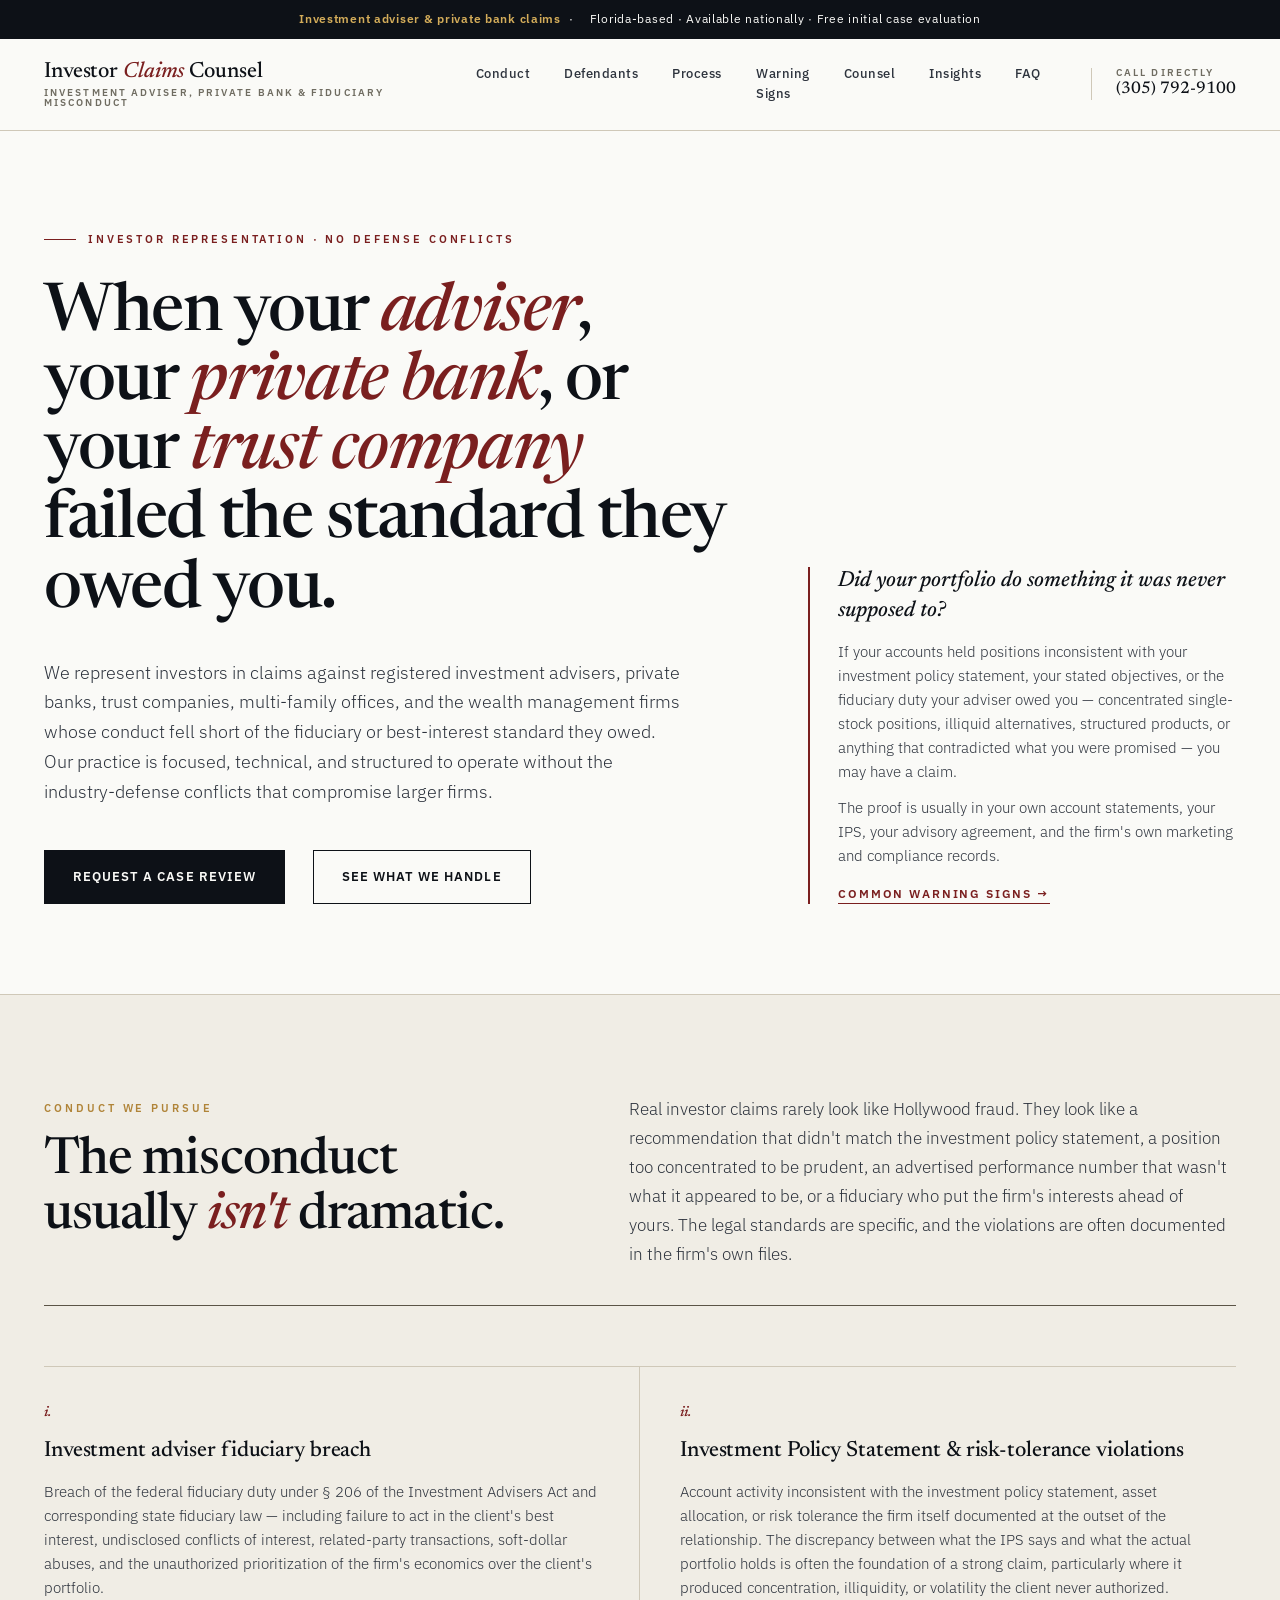
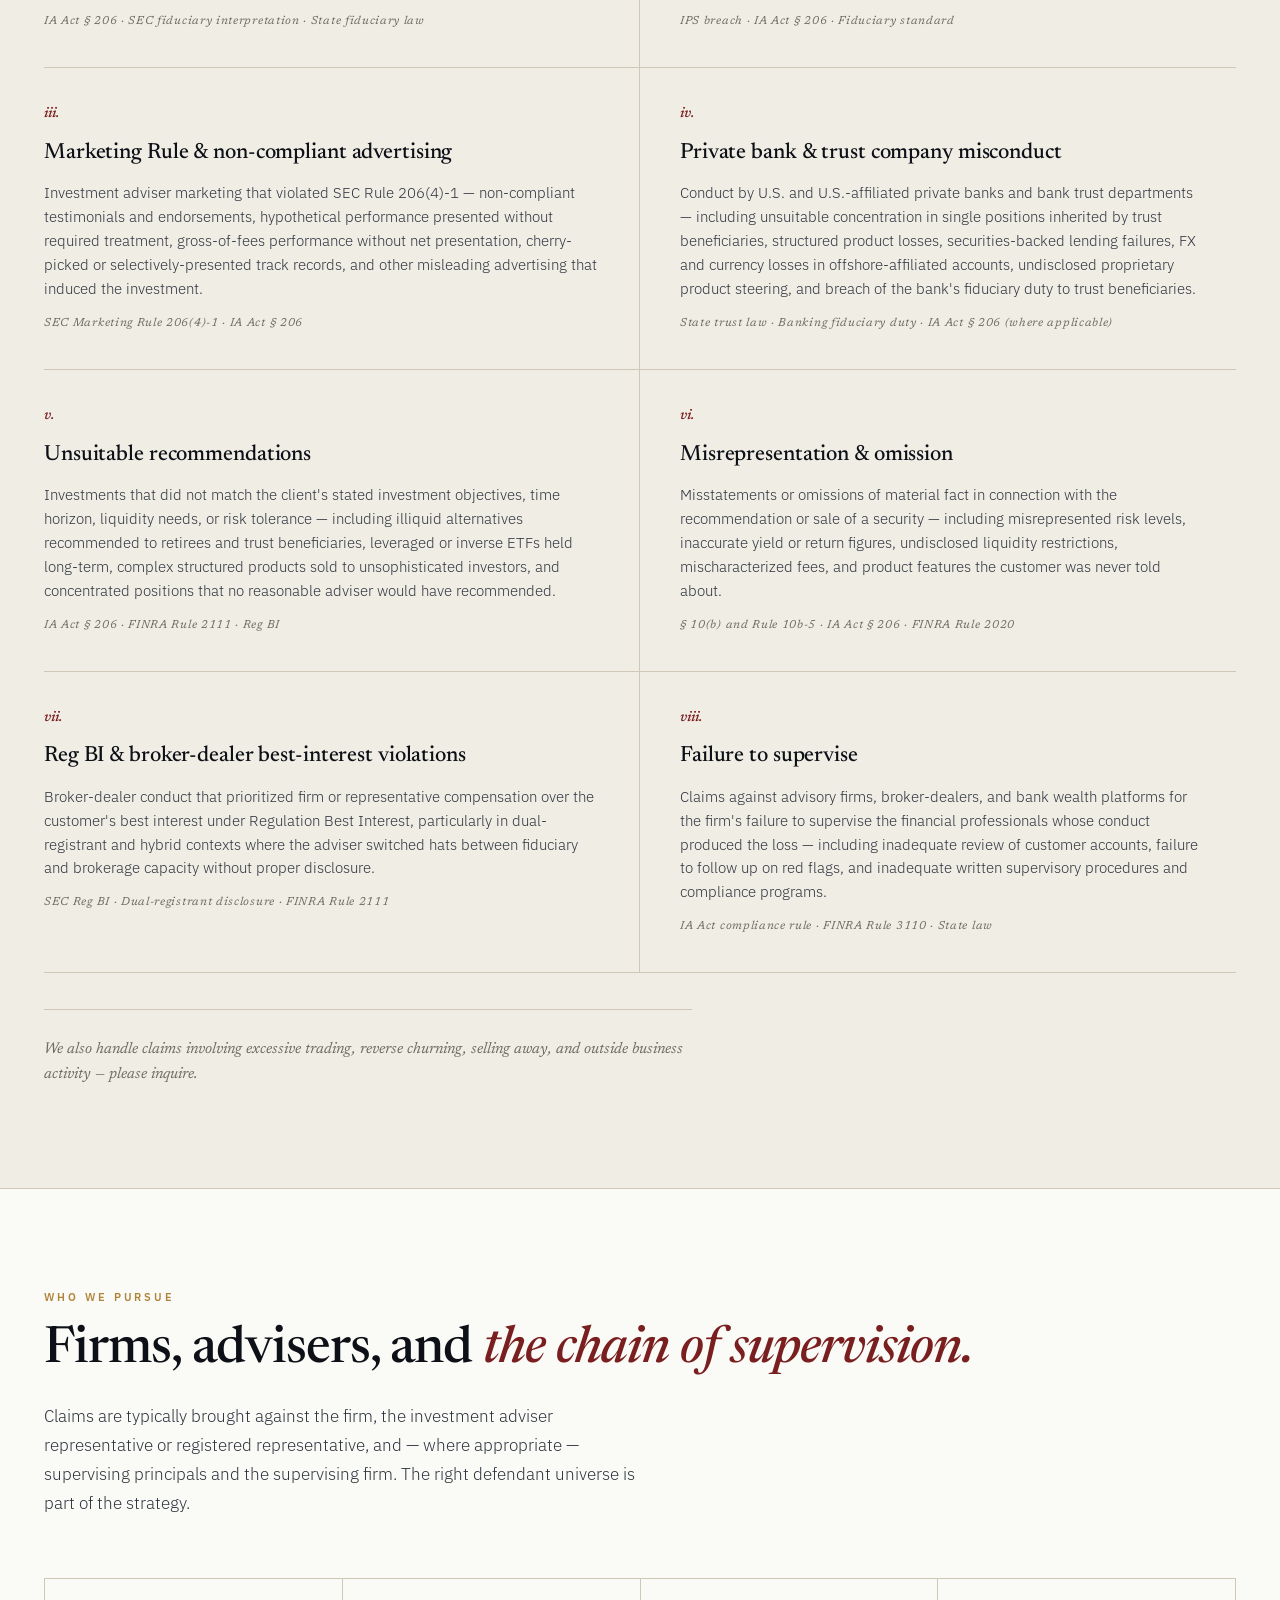
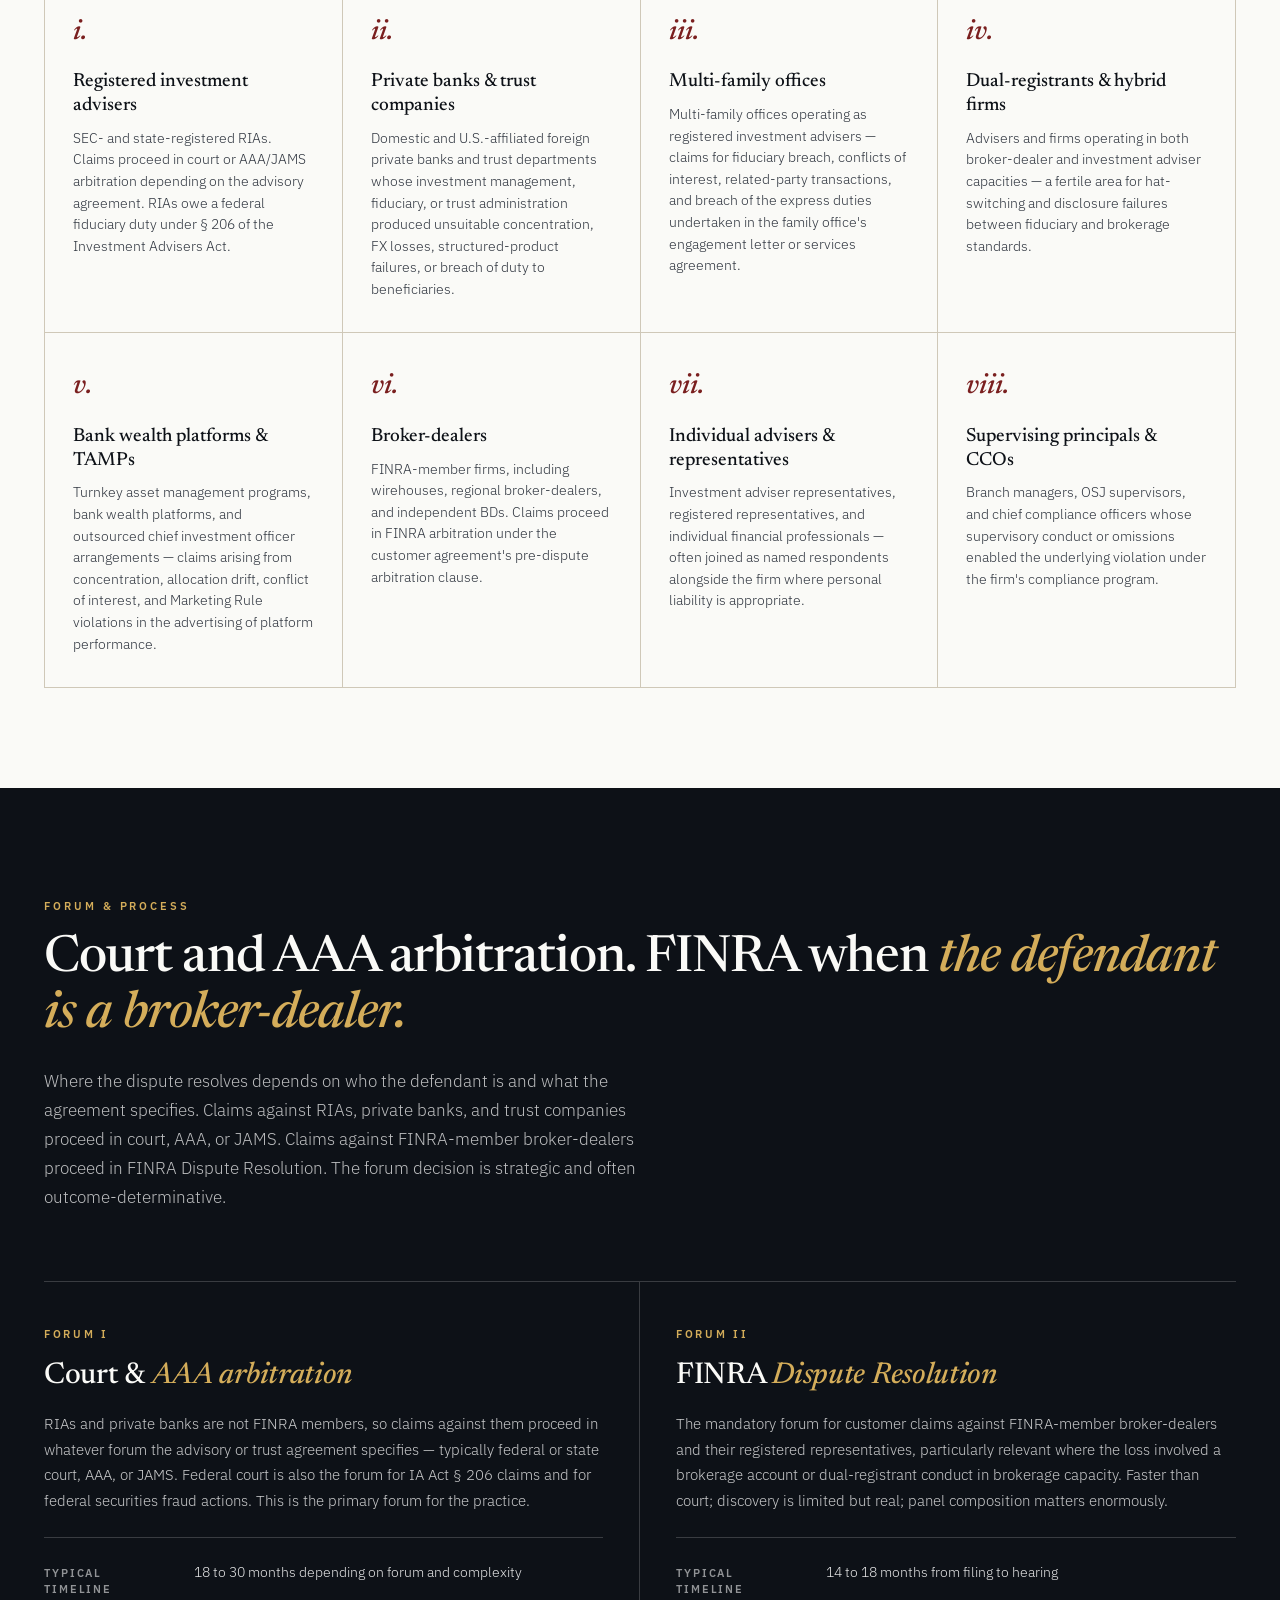
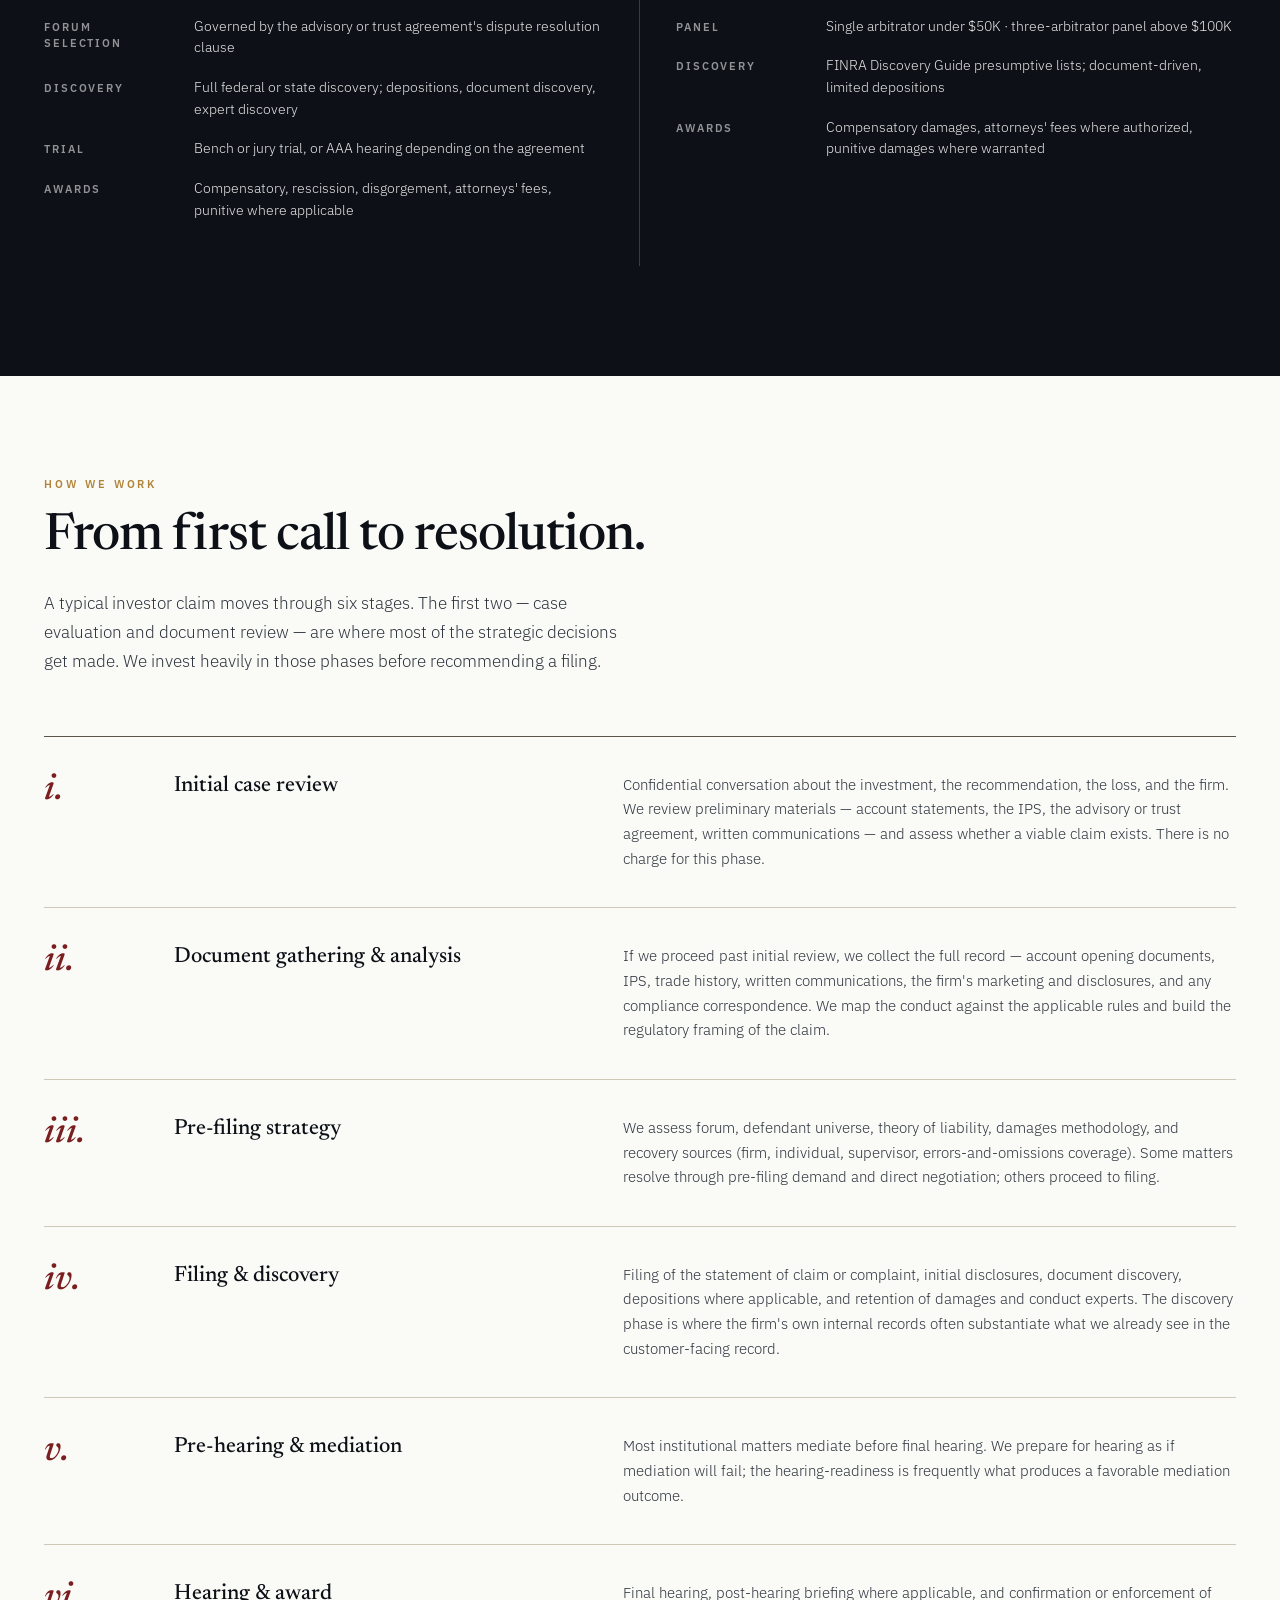
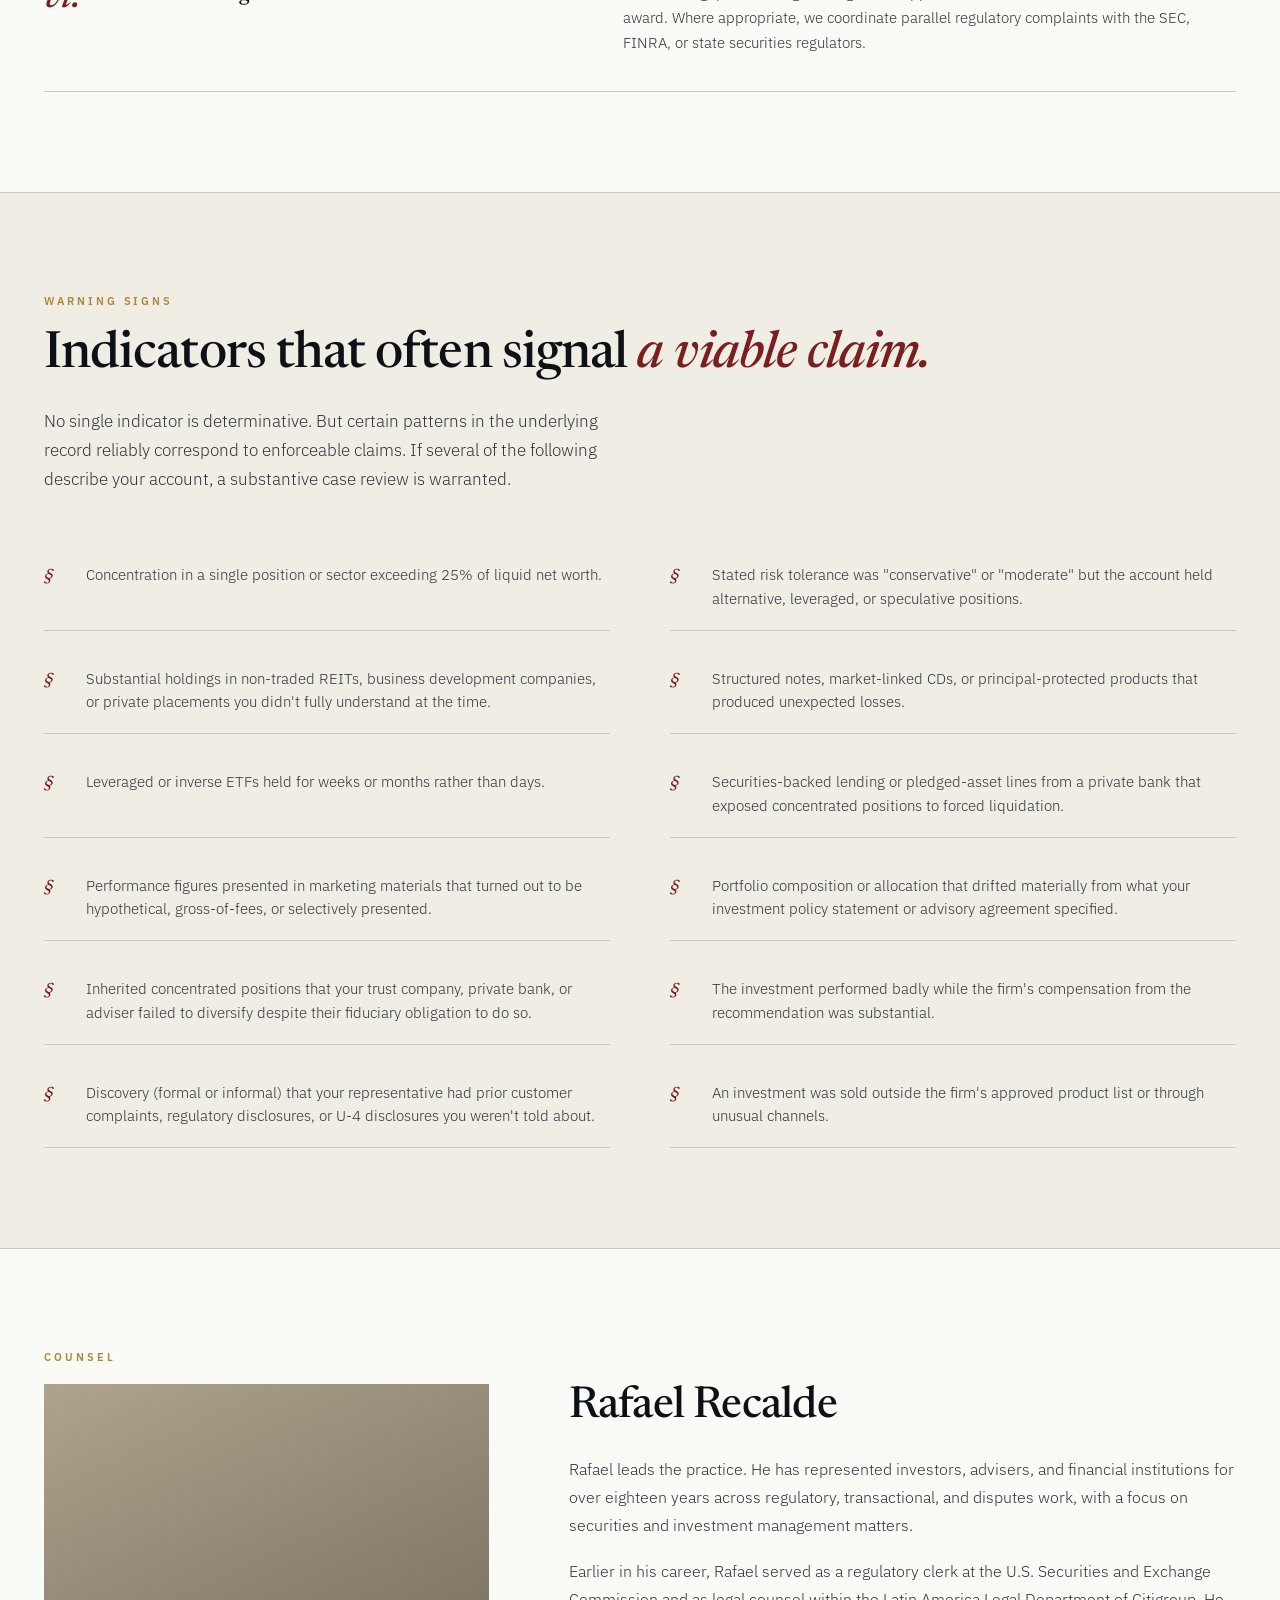
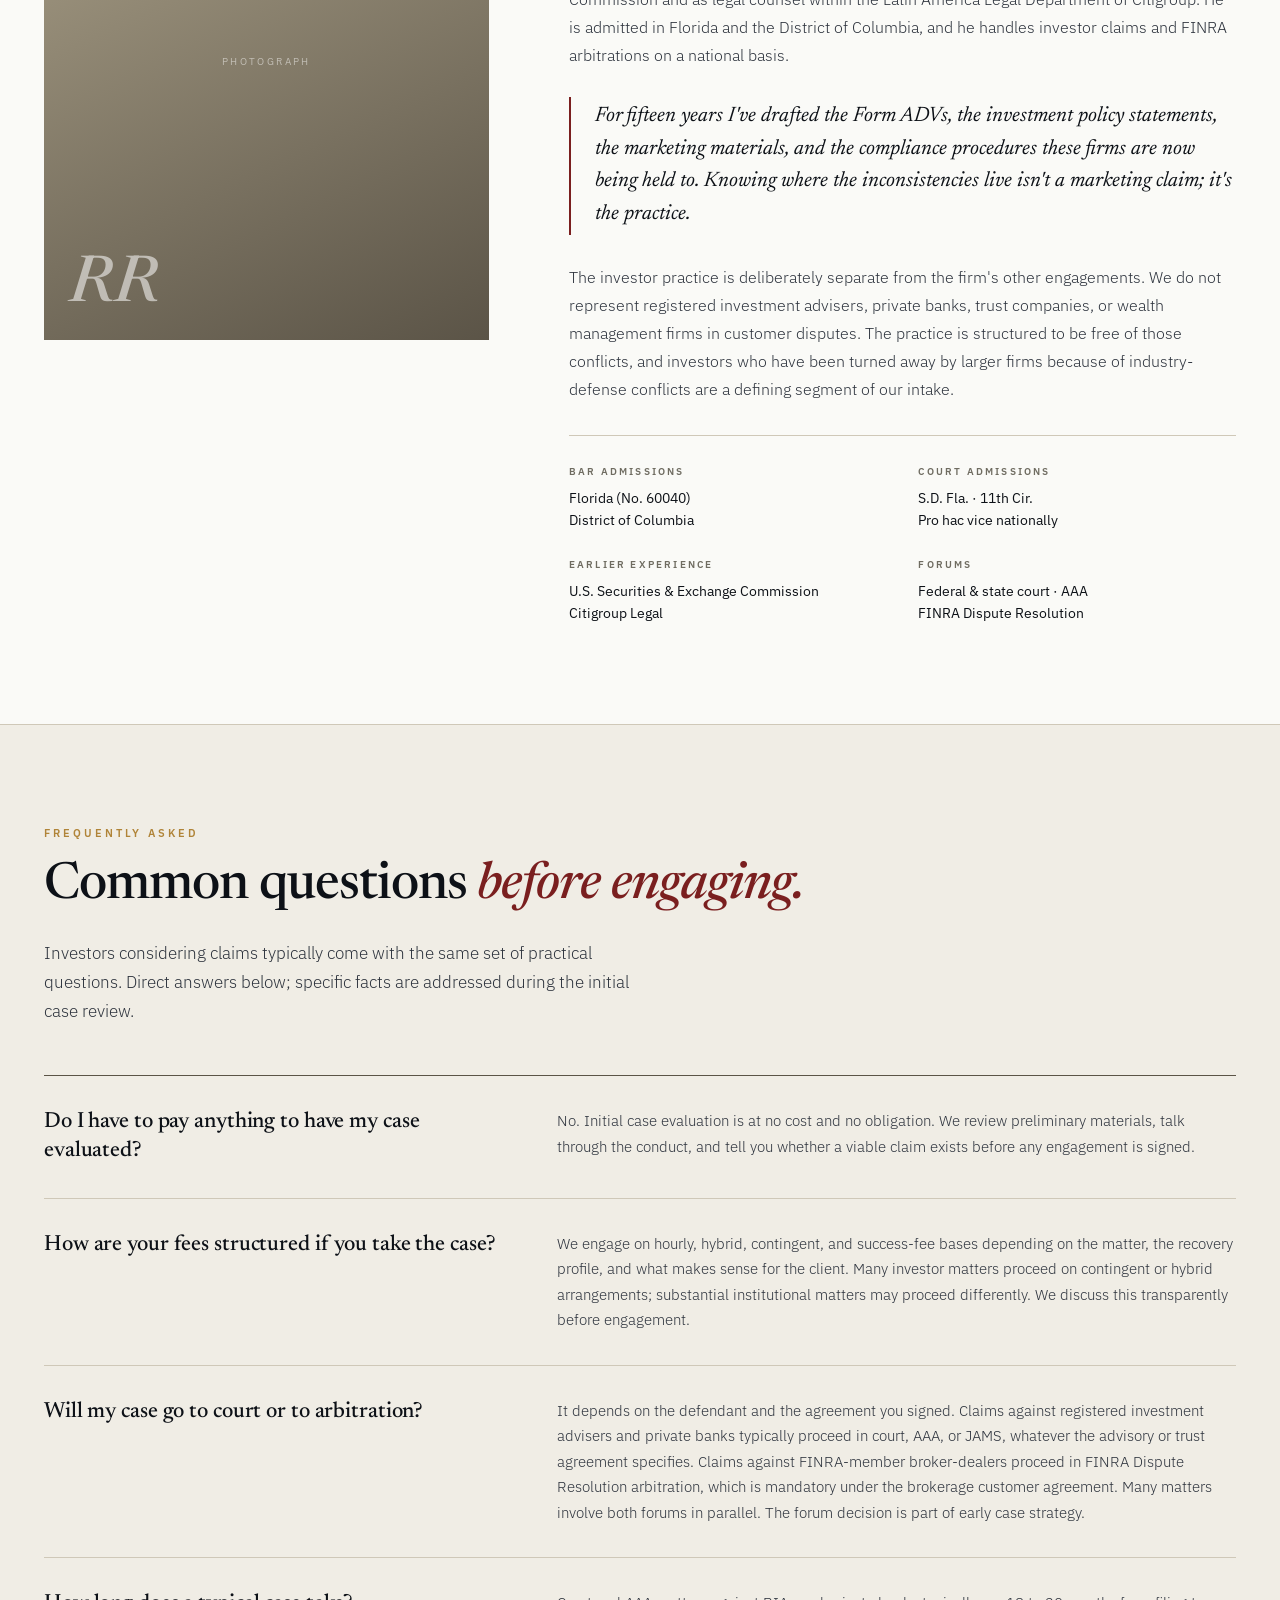
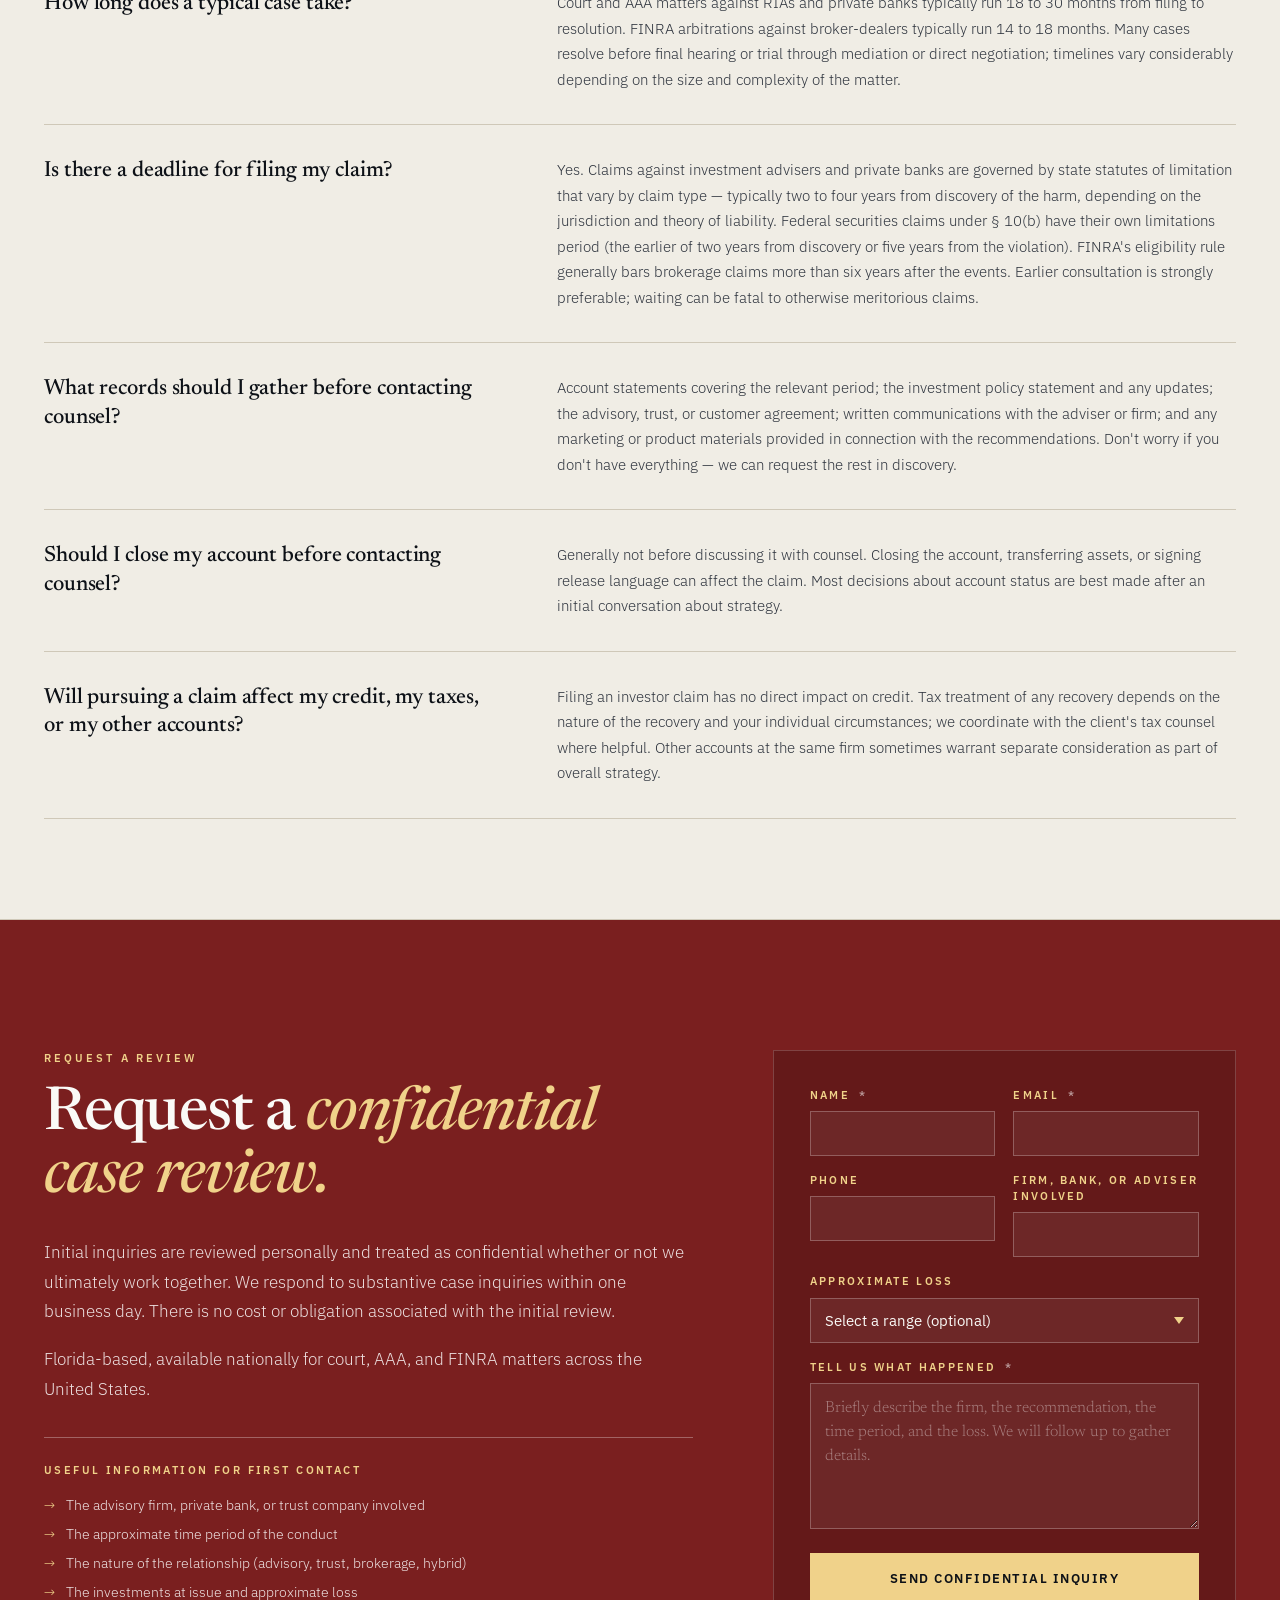
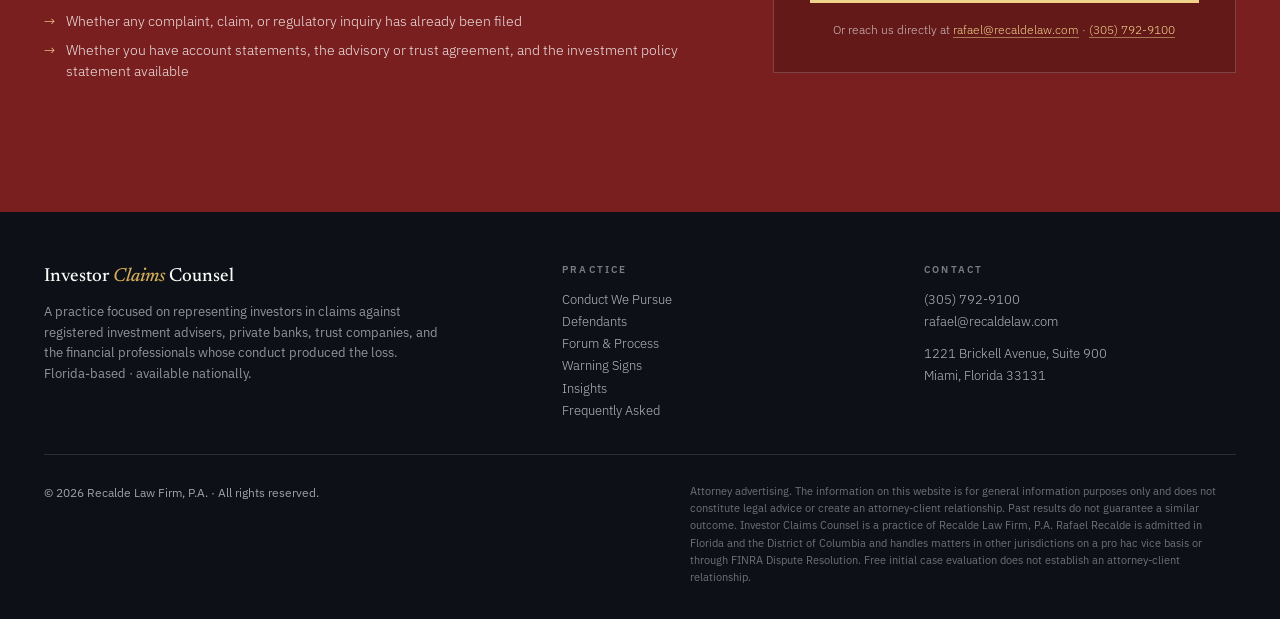
==== index.html @ 108ddd12 "Reposition site around fiduciary breach, not broker conduct Lead the practice with claims against re" ====
<!DOCTYPE html>
<html lang="en">
<head>
<meta charset="UTF-8">
<meta name="viewport" content="width=device-width, initial-scale=1.0">
<title>Investor Claims Counsel — Investment Adviser, Private Bank &amp; Fiduciary Misconduct</title>
<meta name="description" content="Plaintiff-side counsel for investors in claims against registered investment advisers, private banks, trust companies, and the financial professionals who breached the standard of care they owed. Florida-based · available nationally.">
<!-- Open Graph -->
<meta property="og:title" content="Investor Claims Counsel — Investment Adviser, Private Bank & Fiduciary Misconduct">
<meta property="og:description" content="Plaintiff-side counsel for investors in claims against registered investment advisers, private banks, trust companies, and the financial professionals who breached the standard of care they owed. Florida-based · available nationally.">
<meta property="og:type" content="website">
<meta property="og:url" content="https://investorclaimscounsel.com/">
<meta property="og:image" content="https://investorclaimscounsel.com/headshot.jpg">
<meta name="twitter:card" content="summary">
<meta name="twitter:title" content="Investor Claims Counsel — Investment Adviser, Private Bank & Fiduciary Misconduct">
<meta name="twitter:description" content="Plaintiff-side counsel for investors in claims against registered investment advisers, private banks, trust companies, and the financial professionals who breached the standard of care they owed. Florida-based · available nationally.">
<link rel="icon" href="favicon.svg" type="image/svg+xml">
<link rel="preconnect" href="https://fonts.googleapis.com">
<link rel="preconnect" href="https://fonts.gstatic.com" crossorigin>
<link href="https://fonts.googleapis.com/css2?family=Newsreader:ital,wght@0,400;0,500;0,600;1,400;1,500&family=IBM+Plex+Sans:wght@300;400;500;600&display=swap" rel="stylesheet">
<link rel="stylesheet" href="style.css">
</head>
<body>

<!-- ================== NOTICE STRIP ================== -->
<div class="notice-strip">
  <span class="strong">Investment adviser &amp; private bank claims</span>·<span style="margin: 0 8px;"></span>Florida-based · Available nationally · Free initial case evaluation
</div>

<!-- ================== TOPBAR ================== -->
<header class="topbar">
  <div class="topbar-inner">
    <a href="/" class="brand">
      <span class="brand-name">Investor <em>Claims</em> Counsel</span>
      <span class="brand-sub">Investment Adviser, Private Bank &amp; Fiduciary Misconduct</span>
    </a>
    <nav class="nav">
      <a href="#conduct">Conduct</a>
      <a href="#defendants">Defendants</a>
      <a href="#process">Process</a>
      <a href="#indicators">Warning Signs</a>
      <a href="#counsel">Counsel</a>
      <a href="/blog/">Insights</a>
      <a href="#faq">FAQ</a>
    </nav>
    <a href="tel:+13057929100" class="topbar-phone">
      <span class="phone-label">Call directly</span>
      (305) 792-9100
    </a>
  </div>
</header>

<!-- ================== HERO ================== -->
<section class="hero">
  <div class="hero-inner">
    <div>
      <div class="hero-eyebrow">Investor representation · No defense conflicts</div>
      <h1>When your <em>adviser</em>, your <em>private bank</em>, or your <em>trust company</em> failed the standard they owed you.</h1>
      <p class="hero-sub">We represent investors in claims against registered investment advisers, private banks, trust companies, multi-family offices, and the wealth management firms whose conduct fell short of the fiduciary or best-interest standard they owed. Our practice is focused, technical, and structured to operate without the industry-defense conflicts that compromise larger firms.</p>
      <div class="hero-cta-row">
        <a href="#engage" class="btn btn-primary">Request a Case Review</a>
        <a href="#conduct" class="btn btn-ghost">See What We Handle</a>
      </div>
    </div>
    <aside class="hero-side">
      <h3>Did your portfolio do something it was never supposed to?</h3>
      <p>If your accounts held positions inconsistent with your investment policy statement, your stated objectives, or the fiduciary duty your adviser owed you — concentrated single-stock positions, illiquid alternatives, structured products, or anything that contradicted what you were promised — you may have a claim.</p>
      <p>The proof is usually in your own account statements, your IPS, your advisory agreement, and the firm's own marketing and compliance records.</p>
      <a href="#indicators" class="more">Common warning signs →</a>
    </aside>
  </div>
</section>

<!-- ================== CONDUCT ================== -->
<section id="conduct" class="conduct">
  <div class="container">
    <div class="conduct-header">
      <div>
        <div class="section-eyebrow">Conduct We Pursue</div>
        <h2 class="section-title">The misconduct usually <em>isn't</em> dramatic.</h2>
      </div>
      <p class="section-lead">Real investor claims rarely look like Hollywood fraud. They look like a recommendation that didn't match the investment policy statement, a position too concentrated to be prudent, an advertised performance number that wasn't what it appeared to be, or a fiduciary who put the firm's interests ahead of yours. The legal standards are specific, and the violations are often documented in the firm's own files.</p>
    </div>

    <div class="conduct-grid">
      <div class="conduct-item">
        <div class="conduct-num">i.</div>
        <h4>Investment adviser fiduciary breach</h4>
        <p>Breach of the federal fiduciary duty under § 206 of the Investment Advisers Act and corresponding state fiduciary law — including failure to act in the client's best interest, undisclosed conflicts of interest, related-party transactions, soft-dollar abuses, and the unauthorized prioritization of the firm's economics over the client's portfolio.</p>
        <div class="reg">IA Act § 206 · SEC fiduciary interpretation · State fiduciary law</div>
      </div>
      <div class="conduct-item">
        <div class="conduct-num">ii.</div>
        <h4>Investment Policy Statement &amp; risk-tolerance violations</h4>
        <p>Account activity inconsistent with the investment policy statement, asset allocation, or risk tolerance the firm itself documented at the outset of the relationship. The discrepancy between what the IPS says and what the actual portfolio holds is often the foundation of a strong claim, particularly where it produced concentration, illiquidity, or volatility the client never authorized.</p>
        <div class="reg">IPS breach · IA Act § 206 · Fiduciary standard</div>
      </div>
      <div class="conduct-item">
        <div class="conduct-num">iii.</div>
        <h4>Marketing Rule &amp; non-compliant advertising</h4>
        <p>Investment adviser marketing that violated SEC Rule 206(4)-1 — non-compliant testimonials and endorsements, hypothetical performance presented without required treatment, gross-of-fees performance without net presentation, cherry-picked or selectively-presented track records, and other misleading advertising that induced the investment.</p>
        <div class="reg">SEC Marketing Rule 206(4)-1 · IA Act § 206</div>
      </div>
      <div class="conduct-item">
        <div class="conduct-num">iv.</div>
        <h4>Private bank &amp; trust company misconduct</h4>
        <p>Conduct by U.S. and U.S.-affiliated private banks and bank trust departments — including unsuitable concentration in single positions inherited by trust beneficiaries, structured product losses, securities-backed lending failures, FX and currency losses in offshore-affiliated accounts, undisclosed proprietary product steering, and breach of the bank's fiduciary duty to trust beneficiaries.</p>
        <div class="reg">State trust law · Banking fiduciary duty · IA Act § 206 (where applicable)</div>
      </div>
      <div class="conduct-item">
        <div class="conduct-num">v.</div>
        <h4>Unsuitable recommendations</h4>
        <p>Investments that did not match the client's stated investment objectives, time horizon, liquidity needs, or risk tolerance — including illiquid alternatives recommended to retirees and trust beneficiaries, leveraged or inverse ETFs held long-term, complex structured products sold to unsophisticated investors, and concentrated positions that no reasonable adviser would have recommended.</p>
        <div class="reg">IA Act § 206 · FINRA Rule 2111 · Reg BI</div>
      </div>
      <div class="conduct-item">
        <div class="conduct-num">vi.</div>
        <h4>Misrepresentation &amp; omission</h4>
        <p>Misstatements or omissions of material fact in connection with the recommendation or sale of a security — including misrepresented risk levels, inaccurate yield or return figures, undisclosed liquidity restrictions, mischaracterized fees, and product features the customer was never told about.</p>
        <div class="reg">§ 10(b) and Rule 10b-5 · IA Act § 206 · FINRA Rule 2020</div>
      </div>
      <div class="conduct-item">
        <div class="conduct-num">vii.</div>
        <h4>Reg BI &amp; broker-dealer best-interest violations</h4>
        <p>Broker-dealer conduct that prioritized firm or representative compensation over the customer's best interest under Regulation Best Interest, particularly in dual-registrant and hybrid contexts where the adviser switched hats between fiduciary and brokerage capacity without proper disclosure.</p>
        <div class="reg">SEC Reg BI · Dual-registrant disclosure · FINRA Rule 2111</div>
      </div>
      <div class="conduct-item">
        <div class="conduct-num">viii.</div>
        <h4>Failure to supervise</h4>
        <p>Claims against advisory firms, broker-dealers, and bank wealth platforms for the firm's failure to supervise the financial professionals whose conduct produced the loss — including inadequate review of customer accounts, failure to follow up on red flags, and inadequate written supervisory procedures and compliance programs.</p>
        <div class="reg">IA Act compliance rule · FINRA Rule 3110 · State law</div>
      </div>
    </div>

    <p class="conduct-addendum">We also handle claims involving excessive trading, reverse churning, selling away, and outside business activity — please inquire.</p>
  </div>
</section>

<!-- ================== DEFENDANTS ================== -->
<section id="defendants">
  <div class="container">
    <div class="section-eyebrow">Who We Pursue</div>
    <h2 class="section-title">Firms, advisers, and <em>the chain of supervision.</em></h2>
    <p class="section-lead">Claims are typically brought against the firm, the investment adviser representative or registered representative, and — where appropriate — supervising principals and the supervising firm. The right defendant universe is part of the strategy.</p>

    <div class="defendants-grid">
      <div class="defendant">
        <div class="defendant-icon">i.</div>
        <h5>Registered investment advisers</h5>
        <p>SEC- and state-registered RIAs. Claims proceed in court or AAA/JAMS arbitration depending on the advisory agreement. RIAs owe a federal fiduciary duty under § 206 of the Investment Advisers Act.</p>
      </div>
      <div class="defendant">
        <div class="defendant-icon">ii.</div>
        <h5>Private banks &amp; trust companies</h5>
        <p>Domestic and U.S.-affiliated foreign private banks and trust departments whose investment management, fiduciary, or trust administration produced unsuitable concentration, FX losses, structured-product failures, or breach of duty to beneficiaries.</p>
      </div>
      <div class="defendant">
        <div class="defendant-icon">iii.</div>
        <h5>Multi-family offices</h5>
        <p>Multi-family offices operating as registered investment advisers — claims for fiduciary breach, conflicts of interest, related-party transactions, and breach of the express duties undertaken in the family office's engagement letter or services agreement.</p>
      </div>
      <div class="defendant">
        <div class="defendant-icon">iv.</div>
        <h5>Dual-registrants &amp; hybrid firms</h5>
        <p>Advisers and firms operating in both broker-dealer and investment adviser capacities — a fertile area for hat-switching and disclosure failures between fiduciary and brokerage standards.</p>
      </div>
      <div class="defendant">
        <div class="defendant-icon">v.</div>
        <h5>Bank wealth platforms &amp; TAMPs</h5>
        <p>Turnkey asset management programs, bank wealth platforms, and outsourced chief investment officer arrangements — claims arising from concentration, allocation drift, conflict of interest, and Marketing Rule violations in the advertising of platform performance.</p>
      </div>
      <div class="defendant">
        <div class="defendant-icon">vi.</div>
        <h5>Broker-dealers</h5>
        <p>FINRA-member firms, including wirehouses, regional broker-dealers, and independent BDs. Claims proceed in FINRA arbitration under the customer agreement's pre-dispute arbitration clause.</p>
      </div>
      <div class="defendant">
        <div class="defendant-icon">vii.</div>
        <h5>Individual advisers &amp; representatives</h5>
        <p>Investment adviser representatives, registered representatives, and individual financial professionals — often joined as named respondents alongside the firm where personal liability is appropriate.</p>
      </div>
      <div class="defendant">
        <div class="defendant-icon">viii.</div>
        <h5>Supervising principals &amp; CCOs</h5>
        <p>Branch managers, OSJ supervisors, and chief compliance officers whose supervisory conduct or omissions enabled the underlying violation under the firm's compliance program.</p>
      </div>
    </div>
  </div>
</section>

<!-- ================== PROCESS ================== -->
<section id="process" class="process">
  <div class="container">
    <div class="section-eyebrow">Forum &amp; Process</div>
    <h2 class="section-title">Court and AAA arbitration. FINRA when <em>the defendant is a broker-dealer.</em></h2>
    <p class="section-lead">Where the dispute resolves depends on who the defendant is and what the agreement specifies. Claims against RIAs, private banks, and trust companies proceed in court, AAA, or JAMS. Claims against FINRA-member broker-dealers proceed in FINRA Dispute Resolution. The forum decision is strategic and often outcome-determinative.</p>

    <div class="forum-tabs">
      <div class="forum">
        <div class="forum-tag">Forum I</div>
        <h3>Court &amp; <em>AAA arbitration</em></h3>
        <p>RIAs and private banks are not FINRA members, so claims against them proceed in whatever forum the advisory or trust agreement specifies — typically federal or state court, AAA, or JAMS. Federal court is also the forum for IA Act § 206 claims and for federal securities fraud actions. This is the primary forum for the practice.</p>
        <div class="forum-specs">
          <div class="spec">
            <div class="spec-label">Typical timeline</div>
            <div class="spec-value">18 to 30 months depending on forum and complexity</div>
          </div>
          <div class="spec">
            <div class="spec-label">Forum selection</div>
            <div class="spec-value">Governed by the advisory or trust agreement's dispute resolution clause</div>
          </div>
          <div class="spec">
            <div class="spec-label">Discovery</div>
            <div class="spec-value">Full federal or state discovery; depositions, document discovery, expert discovery</div>
          </div>
          <div class="spec">
            <div class="spec-label">Trial</div>
            <div class="spec-value">Bench or jury trial, or AAA hearing depending on the agreement</div>
          </div>
          <div class="spec">
            <div class="spec-label">Awards</div>
            <div class="spec-value">Compensatory, rescission, disgorgement, attorneys' fees, punitive where applicable</div>
          </div>
        </div>
      </div>
      <div class="forum">
        <div class="forum-tag">Forum II</div>
        <h3>FINRA <em>Dispute Resolution</em></h3>
        <p>The mandatory forum for customer claims against FINRA-member broker-dealers and their registered representatives, particularly relevant where the loss involved a brokerage account or dual-registrant conduct in brokerage capacity. Faster than court; discovery is limited but real; panel composition matters enormously.</p>
        <div class="forum-specs">
          <div class="spec">
            <div class="spec-label">Typical timeline</div>
            <div class="spec-value">14 to 18 months from filing to hearing</div>
          </div>
          <div class="spec">
            <div class="spec-label">Panel</div>
            <div class="spec-value">Single arbitrator under $50K · three-arbitrator panel above $100K</div>
          </div>
          <div class="spec">
            <div class="spec-label">Discovery</div>
            <div class="spec-value">FINRA Discovery Guide presumptive lists; document-driven, limited depositions</div>
          </div>
          <div class="spec">
            <div class="spec-label">Awards</div>
            <div class="spec-value">Compensatory damages, attorneys' fees where authorized, punitive damages where warranted</div>
          </div>
        </div>
      </div>
    </div>
  </div>
</section>

<!-- ================== HOW WE WORK ================== -->
<section>
  <div class="container">
    <div class="section-eyebrow">How We Work</div>
    <h2 class="section-title">From first call to resolution.</h2>
    <p class="section-lead">A typical investor claim moves through six stages. The first two — case evaluation and document review — are where most of the strategic decisions get made. We invest heavily in those phases before recommending a filing.</p>

    <div class="steps">
      <div class="step">
        <div class="step-num">i.</div>
        <h4>Initial case review</h4>
        <p>Confidential conversation about the investment, the recommendation, the loss, and the firm. We review preliminary materials — account statements, the IPS, the advisory or trust agreement, written communications — and assess whether a viable claim exists. There is no charge for this phase.</p>
      </div>
      <div class="step">
        <div class="step-num">ii.</div>
        <h4>Document gathering &amp; analysis</h4>
        <p>If we proceed past initial review, we collect the full record — account opening documents, IPS, trade history, written communications, the firm's marketing and disclosures, and any compliance correspondence. We map the conduct against the applicable rules and build the regulatory framing of the claim.</p>
      </div>
      <div class="step">
        <div class="step-num">iii.</div>
        <h4>Pre-filing strategy</h4>
        <p>We assess forum, defendant universe, theory of liability, damages methodology, and recovery sources (firm, individual, supervisor, errors-and-omissions coverage). Some matters resolve through pre-filing demand and direct negotiation; others proceed to filing.</p>
      </div>
      <div class="step">
        <div class="step-num">iv.</div>
        <h4>Filing &amp; discovery</h4>
        <p>Filing of the statement of claim or complaint, initial disclosures, document discovery, depositions where applicable, and retention of damages and conduct experts. The discovery phase is where the firm's own internal records often substantiate what we already see in the customer-facing record.</p>
      </div>
      <div class="step">
        <div class="step-num">v.</div>
        <h4>Pre-hearing &amp; mediation</h4>
        <p>Most institutional matters mediate before final hearing. We prepare for hearing as if mediation will fail; the hearing-readiness is frequently what produces a favorable mediation outcome.</p>
      </div>
      <div class="step">
        <div class="step-num">vi.</div>
        <h4>Hearing &amp; award</h4>
        <p>Final hearing, post-hearing briefing where applicable, and confirmation or enforcement of award. Where appropriate, we coordinate parallel regulatory complaints with the SEC, FINRA, or state securities regulators.</p>
      </div>
    </div>
  </div>
</section>

<!-- ================== INDICATORS ================== -->
<section id="indicators" class="indicators">
  <div class="container">
    <div class="section-eyebrow">Warning Signs</div>
    <h2 class="section-title">Indicators that often signal <em>a viable claim.</em></h2>
    <p class="section-lead">No single indicator is determinative. But certain patterns in the underlying record reliably correspond to enforceable claims. If several of the following describe your account, a substantive case review is warranted.</p>

    <div class="indicator-list">
      <div class="indicator">
        <span class="indicator-mark">§</span>
        <p>Concentration in a single position or sector exceeding 25% of liquid net worth.</p>
      </div>
      <div class="indicator">
        <span class="indicator-mark">§</span>
        <p>Stated risk tolerance was "conservative" or "moderate" but the account held alternative, leveraged, or speculative positions.</p>
      </div>
      <div class="indicator">
        <span class="indicator-mark">§</span>
        <p>Substantial holdings in non-traded REITs, business development companies, or private placements you didn't fully understand at the time.</p>
      </div>
      <div class="indicator">
        <span class="indicator-mark">§</span>
        <p>Structured notes, market-linked CDs, or principal-protected products that produced unexpected losses.</p>
      </div>
      <div class="indicator">
        <span class="indicator-mark">§</span>
        <p>Leveraged or inverse ETFs held for weeks or months rather than days.</p>
      </div>
      <div class="indicator">
        <span class="indicator-mark">§</span>
        <p>Securities-backed lending or pledged-asset lines from a private bank that exposed concentrated positions to forced liquidation.</p>
      </div>
      <div class="indicator">
        <span class="indicator-mark">§</span>
        <p>Performance figures presented in marketing materials that turned out to be hypothetical, gross-of-fees, or selectively presented.</p>
      </div>
      <div class="indicator">
        <span class="indicator-mark">§</span>
        <p>Portfolio composition or allocation that drifted materially from what your investment policy statement or advisory agreement specified.</p>
      </div>
      <div class="indicator">
        <span class="indicator-mark">§</span>
        <p>Inherited concentrated positions that your trust company, private bank, or adviser failed to diversify despite their fiduciary obligation to do so.</p>
      </div>
      <div class="indicator">
        <span class="indicator-mark">§</span>
        <p>The investment performed badly while the firm's compensation from the recommendation was substantial.</p>
      </div>
      <div class="indicator">
        <span class="indicator-mark">§</span>
        <p>Discovery (formal or informal) that your representative had prior customer complaints, regulatory disclosures, or U-4 disclosures you weren't told about.</p>
      </div>
      <div class="indicator">
        <span class="indicator-mark">§</span>
        <p>An investment was sold outside the firm's approved product list or through unusual channels.</p>
      </div>
    </div>
  </div>
</section>

<!-- ================== COUNSEL ================== -->
<section id="counsel" class="counsel">
  <div class="container">
    <div class="section-eyebrow">Counsel</div>
    <div class="counsel-grid">
      <div class="portrait"></div>
      <div>
        <h2>Rafael Recalde</h2>
        <p>Rafael leads the practice. He has represented investors, advisers, and financial institutions for over eighteen years across regulatory, transactional, and disputes work, with a focus on securities and investment management matters.</p>
        <p>Earlier in his career, Rafael served as a regulatory clerk at the U.S. Securities and Exchange Commission and as legal counsel within the Latin America Legal Department of Citigroup. He is admitted in Florida and the District of Columbia, and he handles investor claims and FINRA arbitrations on a national basis.</p>

        <div class="pull">For fifteen years I've drafted the Form ADVs, the investment policy statements, the marketing materials, and the compliance procedures these firms are now being held to. Knowing where the inconsistencies live isn't a marketing claim; it's the practice.</div>

        <p>The investor practice is deliberately separate from the firm's other engagements. We do not represent registered investment advisers, private banks, trust companies, or wealth management firms in customer disputes. The practice is structured to be free of those conflicts, and investors who have been turned away by larger firms because of industry-defense conflicts are a defining segment of our intake.</p>

        <div class="credentials">
          <div class="credential">
            <div class="label">Bar admissions</div>
            <div class="value">Florida (No. 60040)<br>District of Columbia</div>
          </div>
          <div class="credential">
            <div class="label">Court admissions</div>
            <div class="value">S.D. Fla. · 11th Cir.<br>Pro hac vice nationally</div>
          </div>
          <div class="credential">
            <div class="label">Earlier experience</div>
            <div class="value">U.S. Securities &amp; Exchange Commission<br>Citigroup Legal</div>
          </div>
          <div class="credential">
            <div class="label">Forums</div>
            <div class="value">Federal &amp; state court · AAA<br>FINRA Dispute Resolution</div>
          </div>
        </div>
      </div>
    </div>
  </div>
</section>

<!-- ================== FAQ ================== -->
<section id="faq" class="faq">
  <div class="container">
    <div class="section-eyebrow">Frequently Asked</div>
    <h2 class="section-title">Common questions <em>before engaging.</em></h2>
    <p class="section-lead">Investors considering claims typically come with the same set of practical questions. Direct answers below; specific facts are addressed during the initial case review.</p>

    <div class="faq-list">
      <div class="faq-item">
        <div class="faq-q">Do I have to pay anything to have my case evaluated?</div>
        <div class="faq-a">No. Initial case evaluation is at no cost and no obligation. We review preliminary materials, talk through the conduct, and tell you whether a viable claim exists before any engagement is signed.</div>
      </div>
      <div class="faq-item">
        <div class="faq-q">How are your fees structured if you take the case?</div>
        <div class="faq-a">We engage on hourly, hybrid, contingent, and success-fee bases depending on the matter, the recovery profile, and what makes sense for the client. Many investor matters proceed on contingent or hybrid arrangements; substantial institutional matters may proceed differently. We discuss this transparently before engagement.</div>
      </div>
      <div class="faq-item">
        <div class="faq-q">Will my case go to court or to arbitration?</div>
        <div class="faq-a">It depends on the defendant and the agreement you signed. Claims against registered investment advisers and private banks typically proceed in court, AAA, or JAMS, whatever the advisory or trust agreement specifies. Claims against FINRA-member broker-dealers proceed in FINRA Dispute Resolution arbitration, which is mandatory under the brokerage customer agreement. Many matters involve both forums in parallel. The forum decision is part of early case strategy.</div>
      </div>
      <div class="faq-item">
        <div class="faq-q">How long does a typical case take?</div>
        <div class="faq-a">Court and AAA matters against RIAs and private banks typically run 18 to 30 months from filing to resolution. FINRA arbitrations against broker-dealers typically run 14 to 18 months. Many cases resolve before final hearing or trial through mediation or direct negotiation; timelines vary considerably depending on the size and complexity of the matter.</div>
      </div>
      <div class="faq-item">
        <div class="faq-q">Is there a deadline for filing my claim?</div>
        <div class="faq-a">Yes. Claims against investment advisers and private banks are governed by state statutes of limitation that vary by claim type — typically two to four years from discovery of the harm, depending on the jurisdiction and theory of liability. Federal securities claims under § 10(b) have their own limitations period (the earlier of two years from discovery or five years from the violation). FINRA's eligibility rule generally bars brokerage claims more than six years after the events. Earlier consultation is strongly preferable; waiting can be fatal to otherwise meritorious claims.</div>
      </div>
      <div class="faq-item">
        <div class="faq-q">What records should I gather before contacting counsel?</div>
        <div class="faq-a">Account statements covering the relevant period; the investment policy statement and any updates; the advisory, trust, or customer agreement; written communications with the adviser or firm; and any marketing or product materials provided in connection with the recommendations. Don't worry if you don't have everything — we can request the rest in discovery.</div>
      </div>
      <div class="faq-item">
        <div class="faq-q">Should I close my account before contacting counsel?</div>
        <div class="faq-a">Generally not before discussing it with counsel. Closing the account, transferring assets, or signing release language can affect the claim. Most decisions about account status are best made after an initial conversation about strategy.</div>
      </div>
      <div class="faq-item">
        <div class="faq-q">Will pursuing a claim affect my credit, my taxes, or my other accounts?</div>
        <div class="faq-a">Filing an investor claim has no direct impact on credit. Tax treatment of any recovery depends on the nature of the recovery and your individual circumstances; we coordinate with the client's tax counsel where helpful. Other accounts at the same firm sometimes warrant separate consideration as part of overall strategy.</div>
      </div>
    </div>
  </div>
</section>

<!-- ================== ENGAGE ================== -->
<section id="engage" class="engage">
  <div class="container">
    <div class="engage-grid">
      <div>
        <div class="section-eyebrow" style="color: #f0d28a;">Request a Review</div>
        <h2>Request a <em>confidential case review.</em></h2>
        <p>Initial inquiries are reviewed personally and treated as confidential whether or not we ultimately work together. We respond to substantive case inquiries within one business day. There is no cost or obligation associated with the initial review.</p>
        <p>Florida-based, available nationally for court, AAA, and FINRA matters across the United States.</p>

        <div class="engage-checklist">
          <div class="label">Useful information for first contact</div>
          <ul>
            <li>The advisory firm, private bank, or trust company involved</li>
            <li>The approximate time period of the conduct</li>
            <li>The nature of the relationship (advisory, trust, brokerage, hybrid)</li>
            <li>The investments at issue and approximate loss</li>
            <li>Whether any complaint, claim, or regulatory inquiry has already been filed</li>
            <li>Whether you have account statements, the advisory or trust agreement, and the investment policy statement available</li>
          </ul>
        </div>
      </div>
      <div>
        <form class="case-form" action="https://formspree.io/f/mqegejrg" method="POST">
          <input type="hidden" name="_subject" value="Investor Claims Counsel — New case inquiry">
          <input type="text" name="_gotcha" tabindex="-1" autocomplete="off" aria-hidden="true" class="case-form-honeypot">

          <div class="case-form-row">
            <div class="case-form-field">
              <label for="cf-name">Name <span>*</span></label>
              <input type="text" id="cf-name" name="name" required autocomplete="name">
            </div>
            <div class="case-form-field">
              <label for="cf-email">Email <span>*</span></label>
              <input type="email" id="cf-email" name="email" required autocomplete="email">
            </div>
          </div>

          <div class="case-form-row">
            <div class="case-form-field">
              <label for="cf-phone">Phone</label>
              <input type="tel" id="cf-phone" name="phone" autocomplete="tel">
            </div>
            <div class="case-form-field">
              <label for="cf-firm">Firm, bank, or adviser involved</label>
              <input type="text" id="cf-firm" name="firm_or_adviser">
            </div>
          </div>

          <div class="case-form-field">
            <label for="cf-loss">Approximate loss</label>
            <select id="cf-loss" name="approximate_loss">
              <option value="">Select a range (optional)</option>
              <option value="Under $100,000">Under $100,000</option>
              <option value="$100,000 – $500,000">$100,000 – $500,000</option>
              <option value="$500,000 – $2,000,000">$500,000 – $2,000,000</option>
              <option value="Over $2,000,000">Over $2,000,000</option>
              <option value="Prefer not to say">Prefer not to say</option>
            </select>
          </div>

          <div class="case-form-field">
            <label for="cf-message">Tell us what happened <span>*</span></label>
            <textarea id="cf-message" name="message" rows="5" required placeholder="Briefly describe the firm, the recommendation, the time period, and the loss. We will follow up to gather details."></textarea>
          </div>

          <button type="submit" class="btn-case-form">Send Confidential Inquiry</button>

          <p class="case-form-note">Or reach us directly at <a href="mailto:rafael@recaldelaw.com">rafael@recaldelaw.com</a> · <a href="tel:+13057929100">(305) 792-9100</a></p>
        </form>
      </div>
    </div>
  </div>
</section>

<!-- ================== FOOTER ================== -->
<footer>
  <div class="footer-inner">
    <div class="footer-top">
      <div>
        <div class="footer-brand-line">Investor <em>Claims</em> Counsel</div>
        <div class="footer-tagline">A practice focused on representing investors in claims against registered investment advisers, private banks, trust companies, and the financial professionals whose conduct produced the loss. Florida-based · available nationally.</div>
      </div>
      <div class="footer-col">
        <div class="footer-col-label">Practice</div>
        <a href="#conduct">Conduct We Pursue</a>
        <a href="#defendants">Defendants</a>
        <a href="#process">Forum &amp; Process</a>
        <a href="#indicators">Warning Signs</a>
        <a href="/blog/">Insights</a>
        <a href="#faq">Frequently Asked</a>
      </div>
      <div class="footer-col">
        <div class="footer-col-label">Contact</div>
        <a href="tel:+13057929100">(305) 792-9100</a>
        <a href="mailto:rafael@recaldelaw.com">rafael@recaldelaw.com</a>
        <p style="margin-top: 10px;">1221 Brickell Avenue, Suite 900<br>Miami, Florida 33131</p>
      </div>
    </div>
    <div class="footer-bottom">
      <div>© 2026 Recalde Law Firm, P.A. · All rights reserved.</div>
      <div class="disclaimer">Attorney advertising. The information on this website is for general information purposes only and does not constitute legal advice or create an attorney-client relationship. Past results do not guarantee a similar outcome. Investor Claims Counsel is a practice of Recalde Law Firm, P.A. Rafael Recalde is admitted in Florida and the District of Columbia and handles matters in other jurisdictions on a pro hac vice basis or through FINRA Dispute Resolution. Free initial case evaluation does not establish an attorney-client relationship.</div>
    </div>
  </div>
</footer>

</body>
</html>
---- style.css ----
/* ============================================
   Investor Claims Counsel — Core Styles
   Newsreader + IBM Plex Sans editorial system
   ============================================ */

:root {
  --ink: #0d1117;
  --ink-2: #2d333d;
  --paper: #fafaf7;
  --paper-2: #f0ede5;
  --rule: #cfc8b8;
  --rule-strong: #5b5447;
  --accent: #7a1f1f;
  --accent-2: #b08438;
  --muted: #6f6c61;
  --positive: #2d5a3d;
}

* { margin: 0; padding: 0; box-sizing: border-box; }
html { scroll-behavior: smooth; }

body {
  font-family: 'IBM Plex Sans', -apple-system, sans-serif;
  background: var(--paper);
  color: var(--ink);
  font-weight: 400;
  line-height: 1.55;
  font-size: 16px;
  -webkit-font-smoothing: antialiased;
}

.serif { font-family: 'Newsreader', serif; }

/* ---------- Notice strip ---------- */
.notice-strip {
  background: var(--ink);
  color: var(--paper);
  font-size: 12px;
  letter-spacing: 0.06em;
  padding: 10px 0;
  text-align: center;
}

.notice-strip .strong {
  color: #d4ad5a;
  font-weight: 600;
  margin-right: 8px;
}

/* ---------- Top bar ---------- */
.topbar {
  border-bottom: 1px solid var(--rule);
  background: var(--paper);
  position: sticky;
  top: 0;
  z-index: 100;
}

.topbar-inner {
  max-width: 1300px;
  margin: 0 auto;
  padding: 22px 44px;
  display: grid;
  grid-template-columns: auto 1fr auto;
  align-items: center;
  gap: 50px;
}

.brand {
  text-decoration: none;
  color: var(--ink);
  line-height: 1.05;
  display: flex;
  flex-direction: column;
  gap: 4px;
}

.brand-name {
  font-family: 'Newsreader', serif;
  font-size: 22px;
  font-weight: 500;
  letter-spacing: -0.005em;
}

.brand-name em {
  font-style: italic;
  color: var(--accent);
  font-weight: 500;
}

.brand-sub {
  font-size: 9.5px;
  letter-spacing: 0.22em;
  text-transform: uppercase;
  color: var(--muted);
  font-weight: 600;
}

.nav {
  display: flex;
  justify-content: center;
  gap: 34px;
}

.nav a {
  font-size: 13px;
  color: var(--ink-2);
  text-decoration: none;
  letter-spacing: 0.04em;
  font-weight: 500;
  transition: color 0.2s;
}

.nav a:hover { color: var(--accent); }

.topbar-phone {
  font-family: 'Newsreader', serif;
  font-size: 17px;
  color: var(--ink);
  text-decoration: none;
  font-weight: 500;
  border-left: 1px solid var(--rule);
  padding-left: 24px;
  line-height: 1.1;
  display: flex;
  flex-direction: column;
}

.topbar-phone .phone-label {
  font-family: 'IBM Plex Sans', sans-serif;
  font-size: 9.5px;
  letter-spacing: 0.22em;
  text-transform: uppercase;
  color: var(--muted);
  font-weight: 600;
  margin-bottom: 3px;
}

/* ---------- Hero ---------- */
.hero {
  padding: 100px 0 90px;
  border-bottom: 1px solid var(--rule);
  position: relative;
}

.hero-inner {
  max-width: 1300px;
  margin: 0 auto;
  padding: 0 44px;
  display: grid;
  grid-template-columns: 1.6fr 1fr;
  gap: 80px;
  align-items: end;
}

.hero-eyebrow {
  font-size: 11px;
  letter-spacing: 0.26em;
  text-transform: uppercase;
  color: var(--accent);
  font-weight: 600;
  margin-bottom: 32px;
  display: flex;
  align-items: center;
  gap: 12px;
}

.hero-eyebrow::before {
  content: "";
  width: 32px;
  height: 1px;
  background: var(--accent);
}

.hero h1 {
  font-family: 'Newsreader', serif;
  font-weight: 500;
  font-size: clamp(42px, 5.2vw, 72px);
  line-height: 1.04;
  letter-spacing: -0.02em;
  max-width: 18ch;
}

.hero h1 em {
  font-style: italic;
  color: var(--accent);
  font-weight: 500;
}

.hero-sub {
  font-size: 18px;
  line-height: 1.65;
  max-width: 58ch;
  color: var(--ink-2);
  font-weight: 300;
  margin-top: 32px;
}

.hero-cta-row {
  margin-top: 44px;
  display: flex;
  gap: 28px;
  align-items: center;
  flex-wrap: wrap;
}

.btn {
  font-family: 'IBM Plex Sans', sans-serif;
  font-size: 13px;
  letter-spacing: 0.08em;
  text-transform: uppercase;
  font-weight: 600;
  padding: 16px 28px;
  text-decoration: none;
  display: inline-block;
  transition: all 0.2s;
  border: 1px solid;
}

.btn-primary {
  background: var(--ink);
  color: var(--paper);
  border-color: var(--ink);
}

.btn-primary:hover { background: var(--accent); border-color: var(--accent); }

.btn-ghost {
  background: transparent;
  color: var(--ink);
  border-color: var(--ink);
}

.btn-ghost:hover { background: var(--ink); color: var(--paper); }

.hero-side {
  border-left: 2px solid var(--accent);
  padding-left: 28px;
}

.hero-side h3 {
  font-family: 'Newsreader', serif;
  font-size: 22px;
  font-weight: 500;
  line-height: 1.35;
  margin-bottom: 14px;
  font-style: italic;
}

.hero-side p {
  font-size: 14.5px;
  line-height: 1.65;
  color: var(--ink-2);
  margin-bottom: 12px;
  font-weight: 300;
}

.hero-side .more {
  font-size: 11.5px;
  letter-spacing: 0.16em;
  text-transform: uppercase;
  color: var(--accent);
  font-weight: 600;
  text-decoration: none;
  border-bottom: 1px solid var(--accent);
  padding-bottom: 2px;
}

/* ---------- Section base ---------- */
section { padding: 100px 0; }

.container {
  max-width: 1300px;
  margin: 0 auto;
  padding: 0 44px;
}

.section-eyebrow {
  font-size: 10.5px;
  letter-spacing: 0.28em;
  text-transform: uppercase;
  color: var(--accent-2);
  font-weight: 600;
  margin-bottom: 18px;
}

.section-title {
  font-family: 'Newsreader', serif;
  font-weight: 500;
  font-size: clamp(34px, 4vw, 52px);
  line-height: 1.08;
  letter-spacing: -0.018em;
  margin-bottom: 24px;
}

.section-title em {
  font-style: italic;
  color: var(--accent);
}

.section-lead {
  font-size: 17px;
  line-height: 1.7;
  color: var(--ink-2);
  max-width: 60ch;
  font-weight: 300;
}

/* ---------- Conduct categories ---------- */
.conduct {
  background: var(--paper-2);
  border-bottom: 1px solid var(--rule);
}

.conduct-header {
  display: grid;
  grid-template-columns: 1fr 1.2fr;
  gap: 80px;
  margin-bottom: 60px;
  align-items: end;
  padding-bottom: 36px;
  border-bottom: 1px solid var(--rule-strong);
}

.conduct-grid {
  display: grid;
  grid-template-columns: repeat(2, 1fr);
  gap: 0;
  border-top: 1px solid var(--rule);
}

.conduct-item {
  padding: 36px 32px 36px 0;
  border-bottom: 1px solid var(--rule);
  transition: background 0.2s;
}

.conduct-item:nth-child(odd) {
  border-right: 1px solid var(--rule);
  padding-right: 40px;
}

.conduct-item:nth-child(even) { padding-left: 40px; }

.conduct-item:hover { background: rgba(122, 31, 31, 0.03); }

.conduct-num {
  font-family: 'Newsreader', serif;
  font-style: italic;
  font-size: 14px;
  color: var(--accent);
  margin-bottom: 14px;
  font-weight: 500;
}

.conduct-item h4 {
  font-family: 'Newsreader', serif;
  font-size: 22px;
  font-weight: 500;
  line-height: 1.25;
  margin-bottom: 14px;
  letter-spacing: -0.005em;
}

.conduct-item p {
  font-size: 14.5px;
  line-height: 1.65;
  color: var(--ink-2);
  font-weight: 300;
}

.conduct-item .reg {
  margin-top: 14px;
  font-size: 11.5px;
  letter-spacing: 0.06em;
  color: var(--muted);
  font-family: 'Newsreader', serif;
  font-style: italic;
}

.conduct-addendum {
  margin-top: 36px;
  padding-top: 28px;
  border-top: 1px solid var(--rule);
  font-family: 'Newsreader', serif;
  font-style: italic;
  font-size: 15.5px;
  line-height: 1.6;
  color: var(--muted);
  max-width: 72ch;
}

/* ---------- Defendants ---------- */
.defendants-grid {
  margin-top: 60px;
  display: grid;
  grid-template-columns: repeat(4, 1fr);
  gap: 0;
  border-top: 1px solid var(--rule);
  border-left: 1px solid var(--rule);
}

.defendant {
  padding: 32px 28px;
  border-right: 1px solid var(--rule);
  border-bottom: 1px solid var(--rule);
}

.defendant-icon {
  font-family: 'Newsreader', serif;
  font-style: italic;
  font-size: 28px;
  color: var(--accent);
  margin-bottom: 16px;
  font-weight: 500;
}

.defendant h5 {
  font-family: 'Newsreader', serif;
  font-size: 19px;
  font-weight: 500;
  margin-bottom: 10px;
  line-height: 1.25;
}

.defendant p {
  font-size: 13.5px;
  line-height: 1.6;
  color: var(--ink-2);
  font-weight: 300;
}

/* ---------- Forum / Process ---------- */
.process {
  background: var(--ink);
  color: var(--paper);
  padding: 110px 0;
}

.process .section-title { color: var(--paper); }
.process .section-title em { color: #d4ad5a; }
.process .section-eyebrow { color: #d4ad5a; }
.process .section-lead { color: rgba(255, 255, 255, 0.72); }

.forum-tabs {
  margin-top: 70px;
  display: grid;
  grid-template-columns: 1fr 1fr;
  gap: 0;
  border-top: 1px solid rgba(255, 255, 255, 0.18);
}

.forum {
  padding: 44px 36px 44px 0;
  border-right: 1px solid rgba(255, 255, 255, 0.18);
}

.forum:last-child { border-right: none; padding-right: 0; padding-left: 36px; }

.forum-tag {
  font-size: 10.5px;
  letter-spacing: 0.26em;
  text-transform: uppercase;
  color: #d4ad5a;
  font-weight: 600;
  margin-bottom: 16px;
}

.forum h3 {
  font-family: 'Newsreader', serif;
  font-size: 30px;
  font-weight: 500;
  line-height: 1.15;
  margin-bottom: 18px;
  letter-spacing: -0.01em;
}

.forum h3 em { font-style: italic; color: #d4ad5a; }

.forum > p {
  font-size: 15px;
  line-height: 1.7;
  color: rgba(255, 255, 255, 0.78);
  font-weight: 300;
  margin-bottom: 24px;
}

.forum-specs {
  border-top: 1px solid rgba(255, 255, 255, 0.18);
  padding-top: 24px;
  display: grid;
  gap: 18px;
}

.spec {
  display: grid;
  grid-template-columns: 130px 1fr;
  gap: 20px;
  align-items: start;
}

.spec-label {
  font-size: 10.5px;
  letter-spacing: 0.18em;
  text-transform: uppercase;
  color: rgba(255, 255, 255, 0.55);
  font-weight: 600;
  padding-top: 3px;
}

.spec-value {
  font-size: 14px;
  line-height: 1.55;
  color: rgba(255, 255, 255, 0.9);
  font-weight: 300;
}

/* ---------- Process steps ---------- */
.steps {
  margin-top: 60px;
  border-top: 1px solid var(--rule-strong);
}

.step {
  padding: 36px 0;
  border-bottom: 1px solid var(--rule);
  display: grid;
  grid-template-columns: 90px 1fr 1.5fr;
  gap: 40px;
  align-items: start;
}

.step-num {
  font-family: 'Newsreader', serif;
  font-style: italic;
  font-size: 36px;
  color: var(--accent);
  line-height: 1;
  font-weight: 500;
}

.step h4 {
  font-family: 'Newsreader', serif;
  font-size: 22px;
  font-weight: 500;
  line-height: 1.2;
}

.step p {
  font-size: 14.5px;
  line-height: 1.7;
  color: var(--ink-2);
  font-weight: 300;
}

/* ---------- Indicators ---------- */
.indicators {
  background: var(--paper-2);
  border-top: 1px solid var(--rule);
  border-bottom: 1px solid var(--rule);
}

.indicator-list {
  margin-top: 50px;
  display: grid;
  grid-template-columns: repeat(2, 1fr);
  gap: 16px 60px;
}

.indicator {
  padding: 20px 0;
  border-bottom: 1px solid var(--rule);
  display: grid;
  grid-template-columns: 24px 1fr;
  gap: 18px;
  align-items: start;
}

.indicator-mark {
  font-family: 'Newsreader', serif;
  color: var(--accent);
  font-size: 18px;
  font-style: italic;
  font-weight: 500;
  padding-top: 1px;
}

.indicator p {
  font-size: 15px;
  line-height: 1.55;
  color: var(--ink-2);
  font-weight: 300;
}

/* ---------- Counsel ---------- */
.counsel-grid {
  display: grid;
  grid-template-columns: 1fr 1.5fr;
  gap: 80px;
  align-items: start;
}

.portrait {
  aspect-ratio: 4/5;
  background: linear-gradient(155deg, #aea48c 0%, #5b5447 100%);
  position: relative;
  overflow: hidden;
}

.portrait::before {
  content: "RR";
  position: absolute;
  bottom: 22px;
  left: 26px;
  font-family: 'Newsreader', serif;
  font-style: italic;
  font-size: 64px;
  color: rgba(255, 255, 255, 0.55);
  line-height: 1;
  font-weight: 500;
}

.portrait::after {
  content: "Photograph";
  position: absolute;
  top: 50%;
  left: 50%;
  transform: translate(-50%, -50%);
  font-size: 10px;
  letter-spacing: 0.24em;
  text-transform: uppercase;
  color: rgba(255, 255, 255, 0.5);
}

.counsel h2 {
  font-family: 'Newsreader', serif;
  font-size: 44px;
  font-weight: 500;
  line-height: 1.08;
  margin-bottom: 24px;
  letter-spacing: -0.018em;
}

.counsel p {
  font-size: 16px;
  line-height: 1.75;
  color: var(--ink-2);
  margin-bottom: 18px;
  font-weight: 300;
}

.counsel .pull {
  font-family: 'Newsreader', serif;
  font-style: italic;
  font-size: 21px;
  line-height: 1.55;
  color: var(--ink);
  border-left: 2px solid var(--accent);
  padding: 4px 0 4px 24px;
  margin: 28px 0;
  font-weight: 400;
}

.credentials {
  margin-top: 32px;
  padding-top: 28px;
  border-top: 1px solid var(--rule);
  display: grid;
  grid-template-columns: 1fr 1fr;
  gap: 26px 32px;
}

.credential .label {
  font-size: 10px;
  letter-spacing: 0.22em;
  text-transform: uppercase;
  color: var(--muted);
  margin-bottom: 8px;
  font-weight: 600;
}

.credential .value {
  font-size: 14px;
  line-height: 1.55;
  color: var(--ink);
}

/* ---------- FAQ ---------- */
.faq {
  background: var(--paper-2);
  border-top: 1px solid var(--rule);
  border-bottom: 1px solid var(--rule);
}

.faq-list {
  margin-top: 50px;
  border-top: 1px solid var(--rule-strong);
}

.faq-item {
  padding: 32px 0;
  border-bottom: 1px solid var(--rule);
  display: grid;
  grid-template-columns: 1fr 1.5fr;
  gap: 60px;
}

.faq-q {
  font-family: 'Newsreader', serif;
  font-size: 22px;
  font-weight: 500;
  line-height: 1.3;
  letter-spacing: -0.005em;
}

.faq-a {
  font-size: 15px;
  line-height: 1.7;
  color: var(--ink-2);
  font-weight: 300;
}

/* ---------- Engage ---------- */
.engage {
  background: var(--accent);
  color: var(--paper);
  padding: 130px 0;
}

.engage-grid {
  display: grid;
  grid-template-columns: 1.4fr 1fr;
  gap: 80px;
  align-items: start;
}

.engage h2 {
  font-family: 'Newsreader', serif;
  font-size: clamp(40px, 5vw, 60px);
  font-weight: 500;
  line-height: 1.05;
  letter-spacing: -0.02em;
  margin-bottom: 28px;
}

.engage h2 em { font-style: italic; color: #f0d28a; }

.engage > .container > .engage-grid > div:first-child > p {
  font-size: 17px;
  line-height: 1.75;
  color: rgba(255, 255, 255, 0.85);
  font-weight: 300;
  margin-bottom: 18px;
}

.engage-checklist {
  margin-top: 32px;
  padding-top: 24px;
  border-top: 1px solid rgba(255, 255, 255, 0.3);
}

.engage-checklist .label {
  font-size: 11px;
  letter-spacing: 0.22em;
  text-transform: uppercase;
  color: #f0d28a;
  font-weight: 600;
  margin-bottom: 16px;
}

.engage-checklist ul {
  list-style: none;
  display: grid;
  gap: 8px;
}

.engage-checklist li {
  font-size: 14px;
  line-height: 1.5;
  color: rgba(255, 255, 255, 0.88);
  padding-left: 22px;
  position: relative;
  font-weight: 300;
}

.engage-checklist li::before {
  content: "→";
  position: absolute;
  left: 0;
  color: #f0d28a;
}

.engage-channels {
  background: rgba(0, 0, 0, 0.18);
  padding: 36px 36px 28px;
  border: 1px solid rgba(255, 255, 255, 0.18);
}

.channel {
  border-bottom: 1px solid rgba(255, 255, 255, 0.2);
  padding: 18px 0;
}

.channel:last-child { border-bottom: none; padding-bottom: 0; }
.channel:first-child { padding-top: 0; }

.channel-label {
  font-size: 10px;
  letter-spacing: 0.24em;
  text-transform: uppercase;
  color: rgba(255, 255, 255, 0.65);
  font-weight: 600;
  margin-bottom: 8px;
}

.channel-value {
  font-family: 'Newsreader', serif;
  font-size: 21px;
  font-weight: 500;
  color: var(--paper);
  line-height: 1.2;
}

.channel-value a {
  color: var(--paper);
  text-decoration: none;
  border-bottom: 1px solid rgba(240, 210, 138, 0.5);
  transition: border-color 0.2s;
}

.channel-value a:hover { border-bottom-color: #f0d28a; }

.channel-detail {
  font-size: 12.5px;
  color: rgba(255, 255, 255, 0.7);
  margin-top: 5px;
  font-weight: 300;
}

/* ---------- Case-review form ---------- */
.case-form {
  background: rgba(0, 0, 0, 0.18);
  padding: 36px 36px 32px;
  border: 1px solid rgba(255, 255, 255, 0.18);
}

.case-form-honeypot {
  position: absolute;
  left: -9999px;
  width: 1px;
  height: 1px;
  opacity: 0;
  pointer-events: none;
}

.case-form-row {
  display: grid;
  grid-template-columns: 1fr 1fr;
  gap: 18px;
  margin-bottom: 16px;
}

.case-form-field {
  display: flex;
  flex-direction: column;
  margin-bottom: 16px;
}

.case-form-row .case-form-field { margin-bottom: 0; }

.case-form-field label {
  font-size: 10.5px;
  letter-spacing: 0.22em;
  text-transform: uppercase;
  color: #f0d28a;
  font-weight: 600;
  margin-bottom: 8px;
}

.case-form-field label span {
  color: rgba(255, 255, 255, 0.55);
  margin-left: 4px;
}

.case-form-field input,
.case-form-field select,
.case-form-field textarea {
  font-family: 'IBM Plex Sans', sans-serif;
  font-size: 14.5px;
  font-weight: 400;
  background: rgba(250, 250, 247, 0.06);
  color: var(--paper);
  border: 1px solid rgba(255, 255, 255, 0.25);
  padding: 12px 14px;
  border-radius: 0;
  outline: none;
  transition: border-color 0.2s, background 0.2s;
  width: 100%;
  -webkit-appearance: none;
  appearance: none;
}

.case-form-field textarea {
  resize: vertical;
  min-height: 110px;
  line-height: 1.5;
  font-family: 'Newsreader', serif;
  font-size: 16px;
}

.case-form-field input::placeholder,
.case-form-field textarea::placeholder {
  color: rgba(255, 255, 255, 0.4);
  font-weight: 300;
}

.case-form-field input:focus,
.case-form-field select:focus,
.case-form-field textarea:focus {
  border-color: #f0d28a;
  background: rgba(250, 250, 247, 0.1);
}

.case-form-field select {
  background-image: url("data:image/svg+xml;utf8,<svg xmlns='http://www.w3.org/2000/svg' viewBox='0 0 12 8'><path fill='%23f0d28a' d='M6 8 0 0h12z'/></svg>");
  background-repeat: no-repeat;
  background-position: right 14px center;
  background-size: 10px;
  padding-right: 36px;
}

.case-form-field select option {
  background: var(--ink);
  color: var(--paper);
}

.btn-case-form {
  font-family: 'IBM Plex Sans', sans-serif;
  font-size: 12.5px;
  letter-spacing: 0.12em;
  text-transform: uppercase;
  font-weight: 600;
  padding: 16px 24px;
  background: #f0d28a;
  color: var(--ink);
  border: 1px solid #f0d28a;
  cursor: pointer;
  width: 100%;
  margin-top: 8px;
  transition: background 0.2s, color 0.2s;
}

.btn-case-form:hover {
  background: var(--paper);
  border-color: var(--paper);
}

.case-form-note {
  margin-top: 18px;
  font-size: 12px;
  line-height: 1.55;
  color: rgba(255, 255, 255, 0.7);
  font-weight: 300;
  text-align: center;
}

.case-form-note a {
  color: #f0d28a;
  text-decoration: none;
  border-bottom: 1px solid rgba(240, 210, 138, 0.5);
  transition: border-color 0.2s;
}

.case-form-note a:hover { border-bottom-color: #f0d28a; }

/* ---------- Footer ---------- */
footer {
  background: var(--ink);
  color: rgba(255, 255, 255, 0.6);
  padding: 50px 0 32px;
  font-size: 12px;
}

.footer-inner {
  max-width: 1300px;
  margin: 0 auto;
  padding: 0 44px;
}

.footer-top {
  display: grid;
  grid-template-columns: 1.5fr 1fr 1fr;
  gap: 50px;
  padding-bottom: 32px;
  border-bottom: 1px solid rgba(255, 255, 255, 0.12);
  margin-bottom: 24px;
}

.footer-brand-line {
  font-family: 'Newsreader', serif;
  font-size: 19px;
  color: var(--paper);
  margin-bottom: 10px;
  font-weight: 500;
}

.footer-brand-line em { font-style: italic; color: #d4ad5a; }

.footer-tagline {
  font-size: 12.5px;
  color: rgba(255, 255, 255, 0.55);
  line-height: 1.65;
  max-width: 50ch;
}

.footer-col-label {
  font-size: 10px;
  letter-spacing: 0.22em;
  text-transform: uppercase;
  color: rgba(255, 255, 255, 0.45);
  font-weight: 600;
  margin-bottom: 12px;
}

.footer-col a, .footer-col p {
  display: block;
  font-size: 13px;
  color: rgba(255, 255, 255, 0.7);
  text-decoration: none;
  line-height: 1.7;
  font-weight: 300;
}

.footer-col a:hover { color: #d4ad5a; }

.footer-bottom {
  display: flex;
  justify-content: space-between;
  flex-wrap: wrap;
  gap: 16px;
  line-height: 1.6;
  padding-top: 4px;
}

.disclaimer {
  max-width: 78ch;
  font-size: 10.5px;
  color: rgba(255, 255, 255, 0.4);
  line-height: 1.65;
}

/* ---------- Responsive ---------- */
@media (max-width: 980px) {
  .topbar-inner { grid-template-columns: 1fr auto; padding: 16px 22px; gap: 18px; }
  .nav { display: none; }
  .topbar-phone { padding-left: 18px; }
  .hero { padding: 60px 0 60px; }
  .hero-inner { grid-template-columns: 1fr; gap: 50px; padding: 0 22px; }
  .hero-side { border-left: 2px solid var(--accent); }
  .container { padding: 0 22px; }
  section { padding: 70px 0; }
  .conduct-header { grid-template-columns: 1fr; gap: 28px; }
  .conduct-grid { grid-template-columns: 1fr; }
  .conduct-item:nth-child(odd) { border-right: none; padding-right: 0; }
  .conduct-item:nth-child(even) { padding-left: 0; }
  .defendants-grid { grid-template-columns: 1fr 1fr; }
  .forum-tabs { grid-template-columns: 1fr; }
  .forum { border-right: none; padding-right: 0; padding-left: 0 !important; border-bottom: 1px solid rgba(255,255,255,0.18); }
  .step { grid-template-columns: 1fr; gap: 12px; }
  .step-num { font-size: 28px; }
  .indicator-list { grid-template-columns: 1fr; gap: 0 0; }
  .counsel-grid, .engage-grid, .faq-item { grid-template-columns: 1fr; gap: 32px; }
  .case-form { padding: 26px 22px 24px; }
  .case-form-row { grid-template-columns: 1fr; gap: 0; margin-bottom: 0; }
  .case-form-row .case-form-field { margin-bottom: 16px; }
  .footer-top { grid-template-columns: 1fr; }
  .footer-bottom { flex-direction: column; }
}
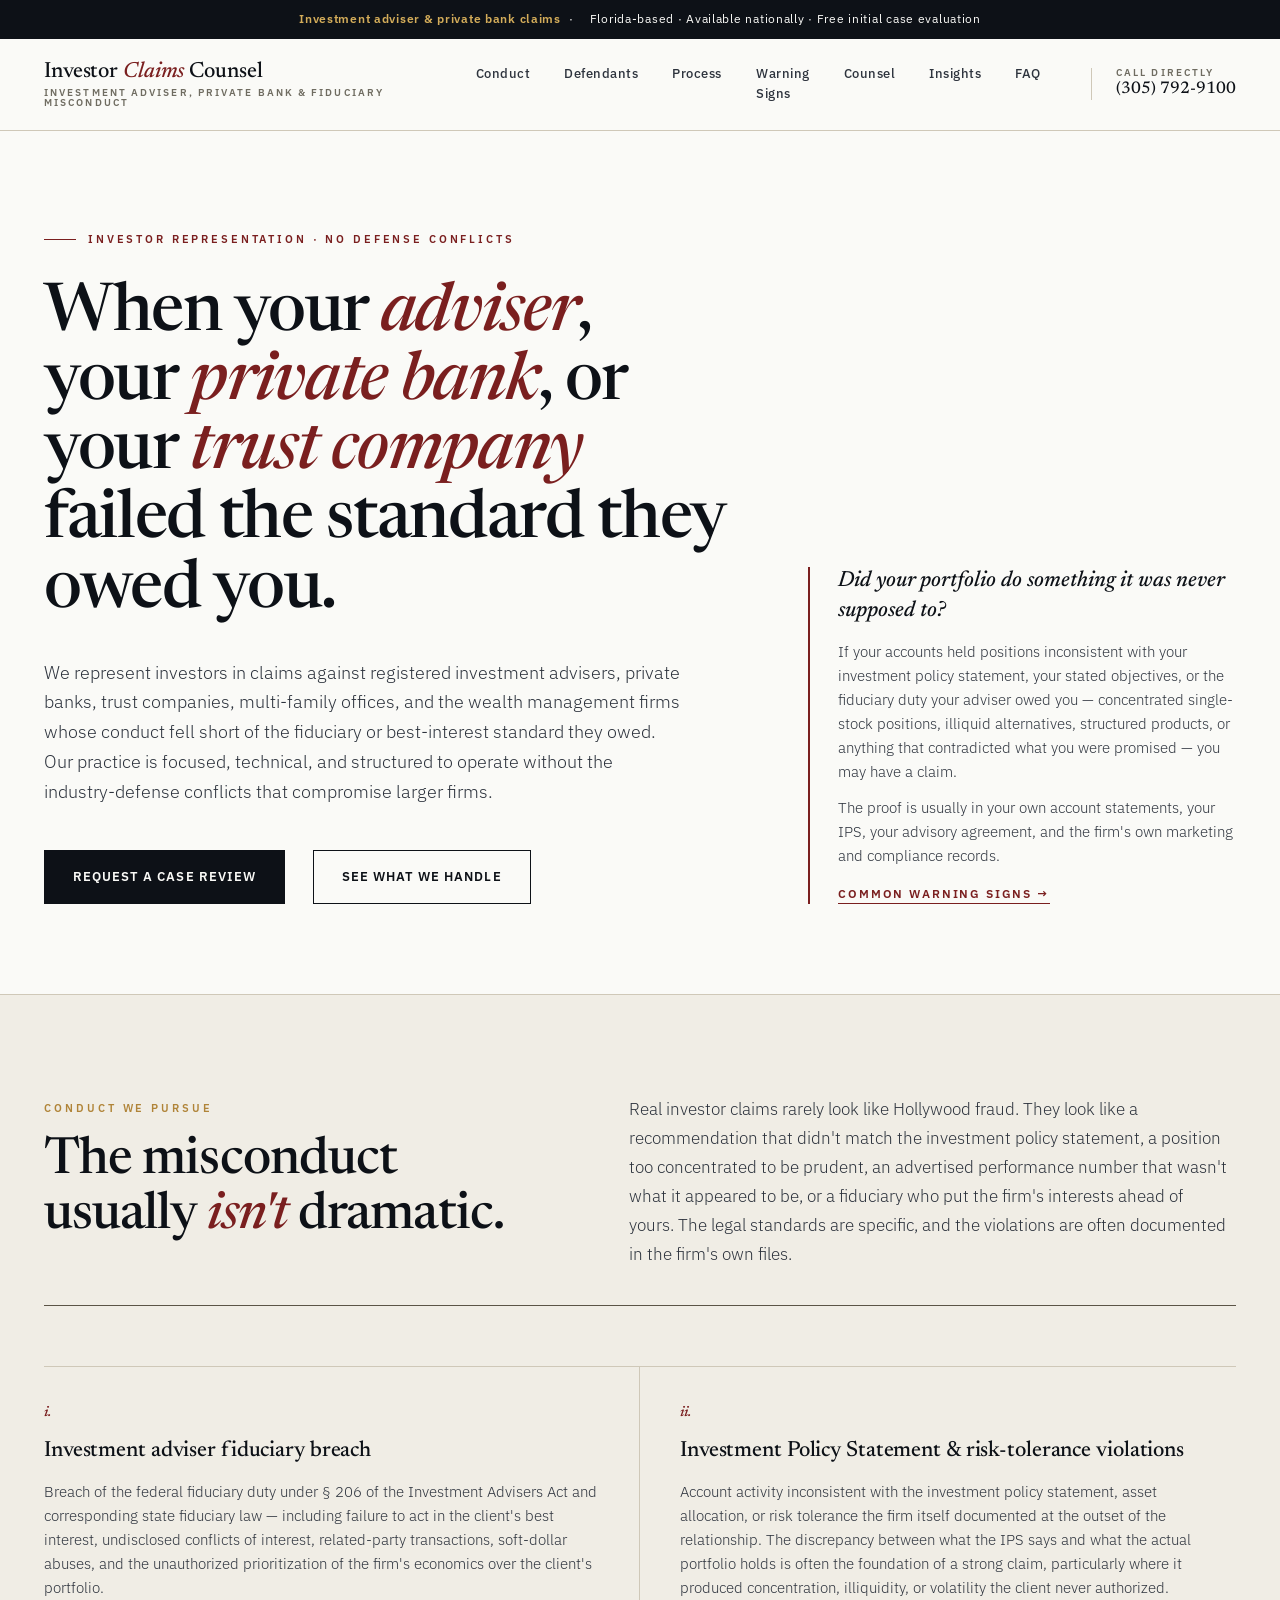
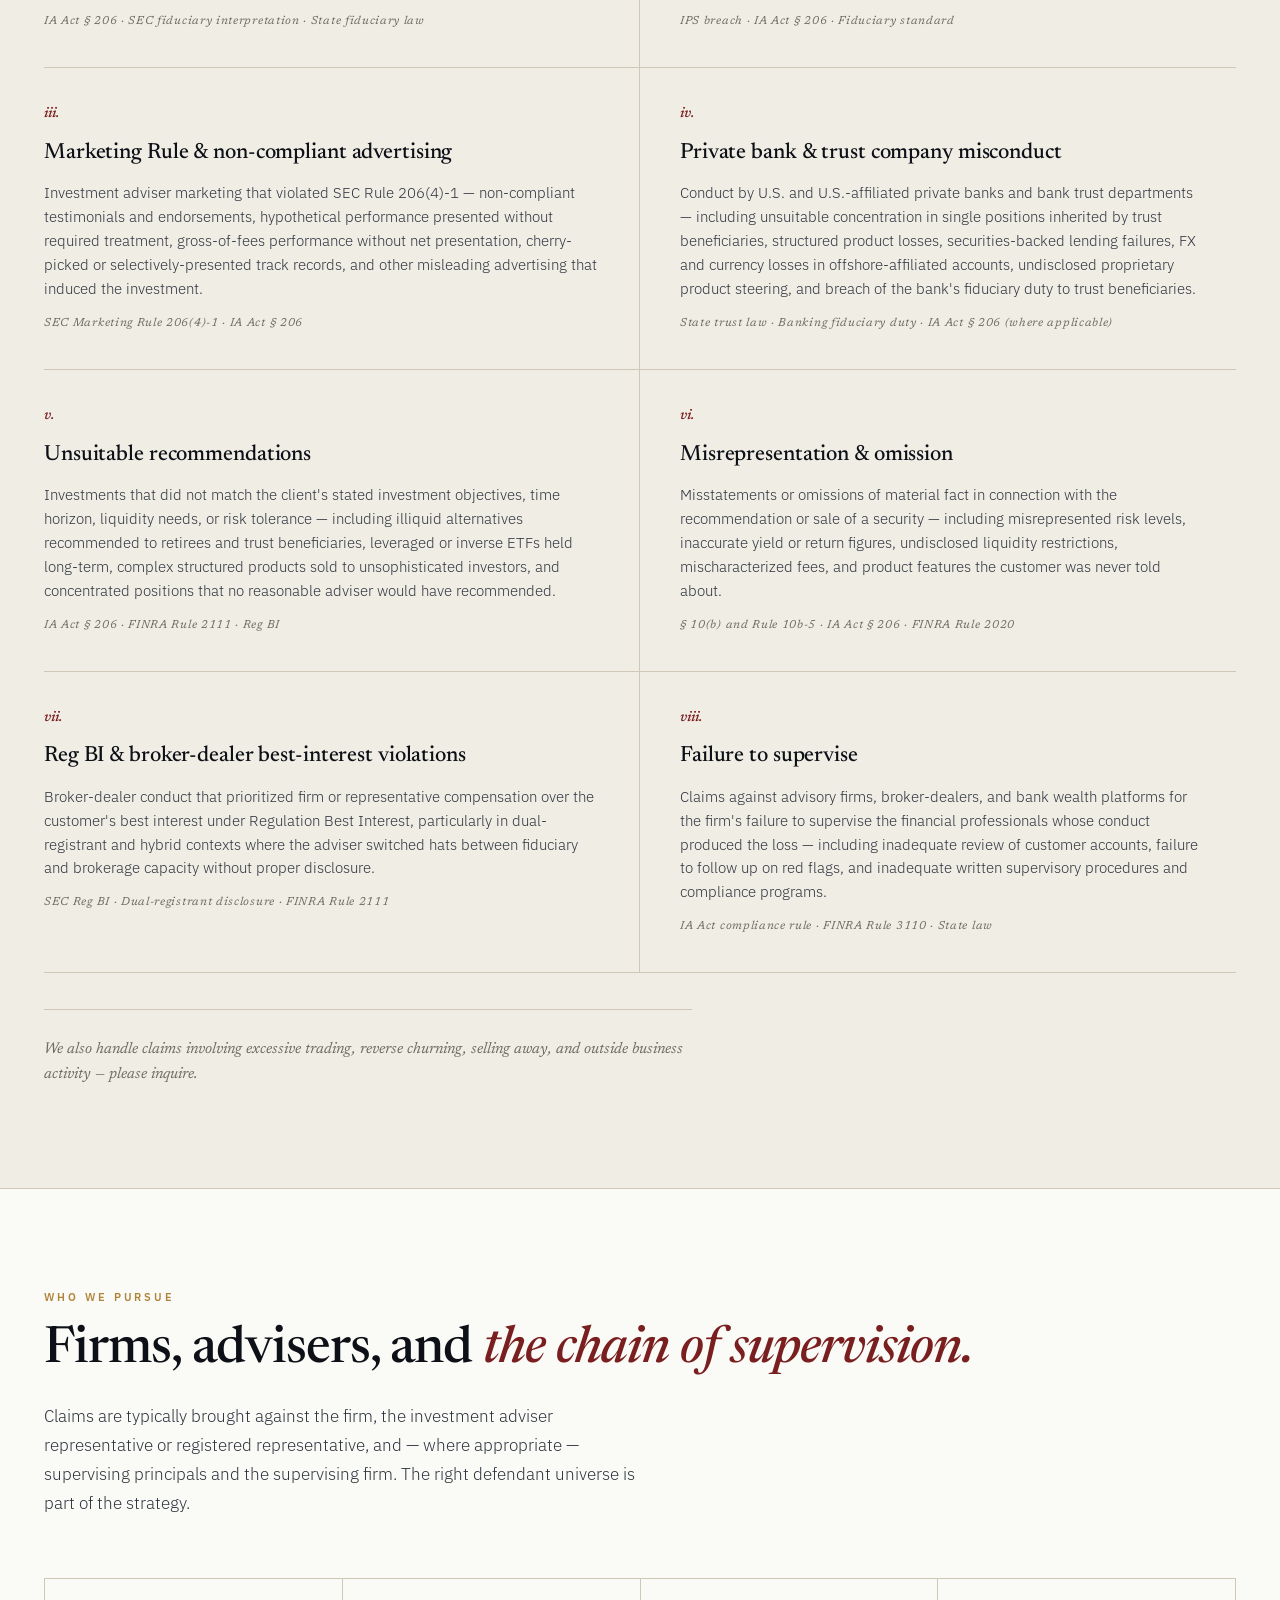
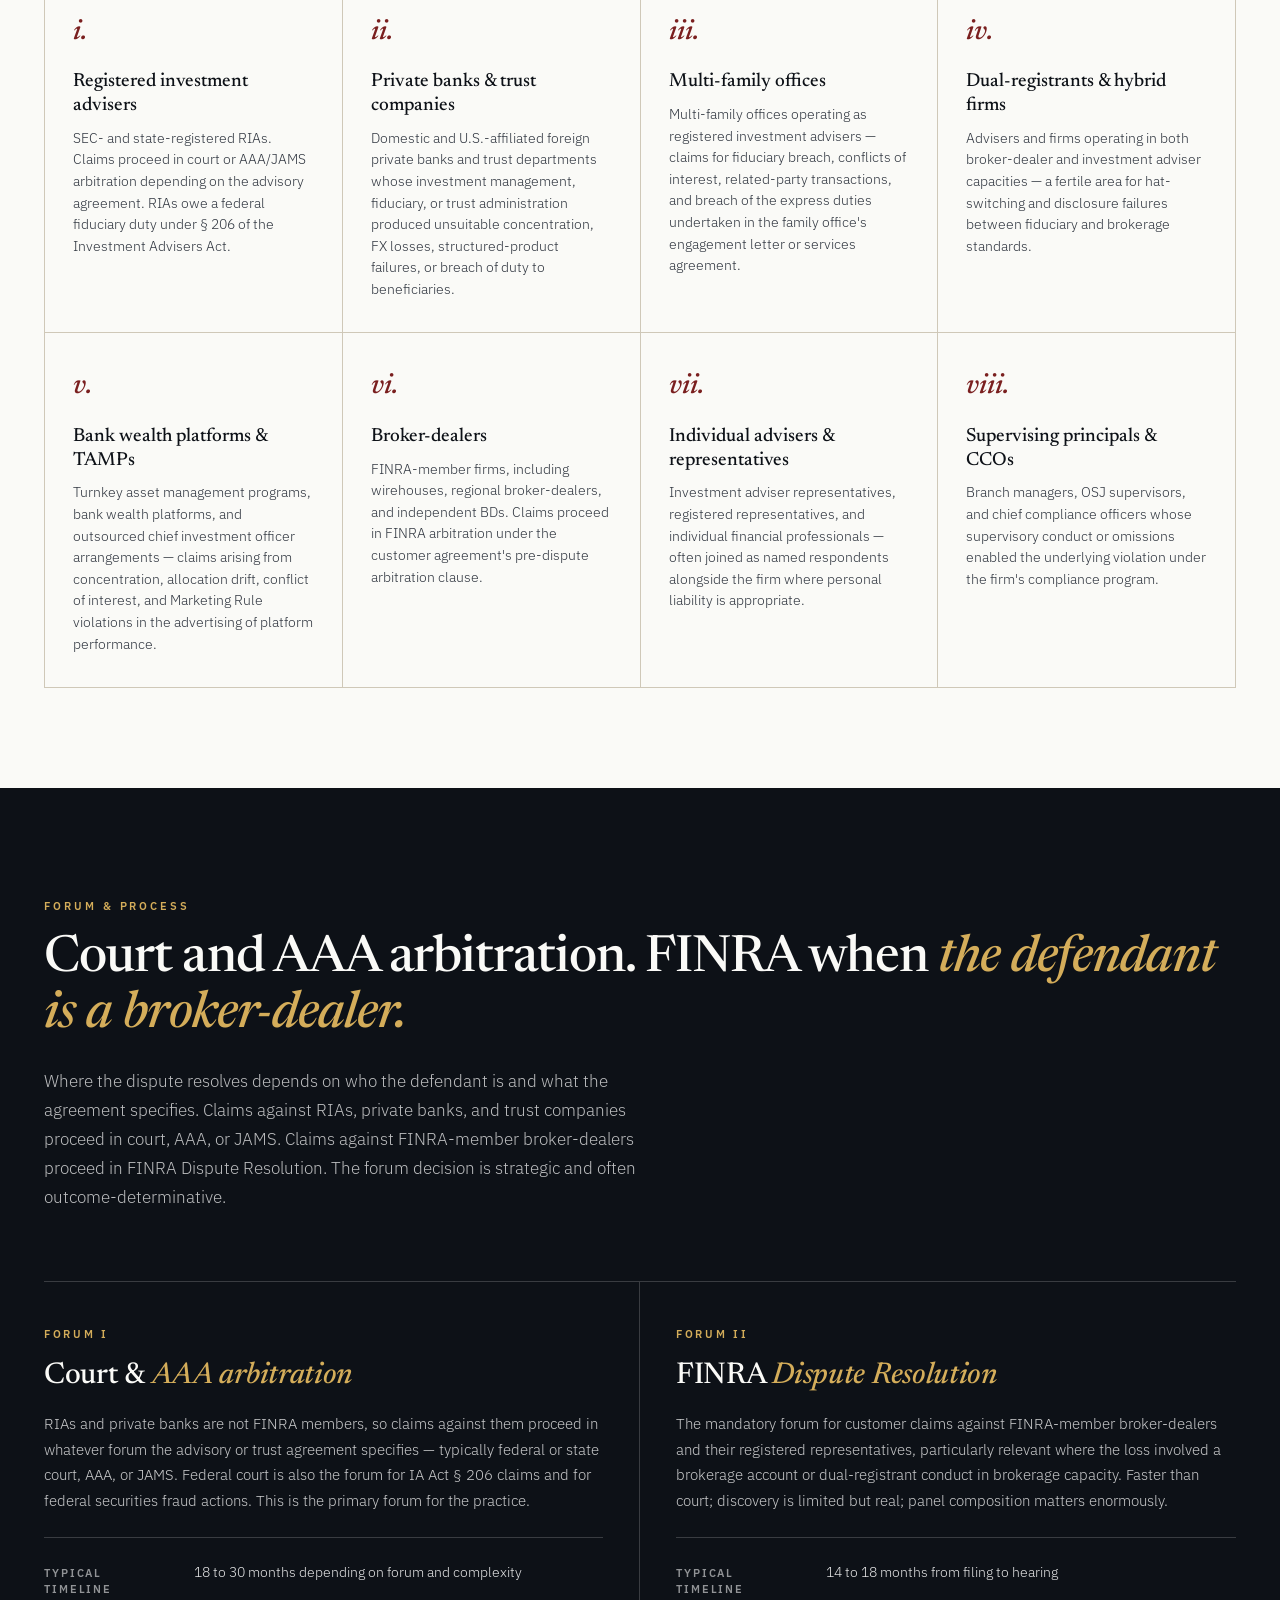
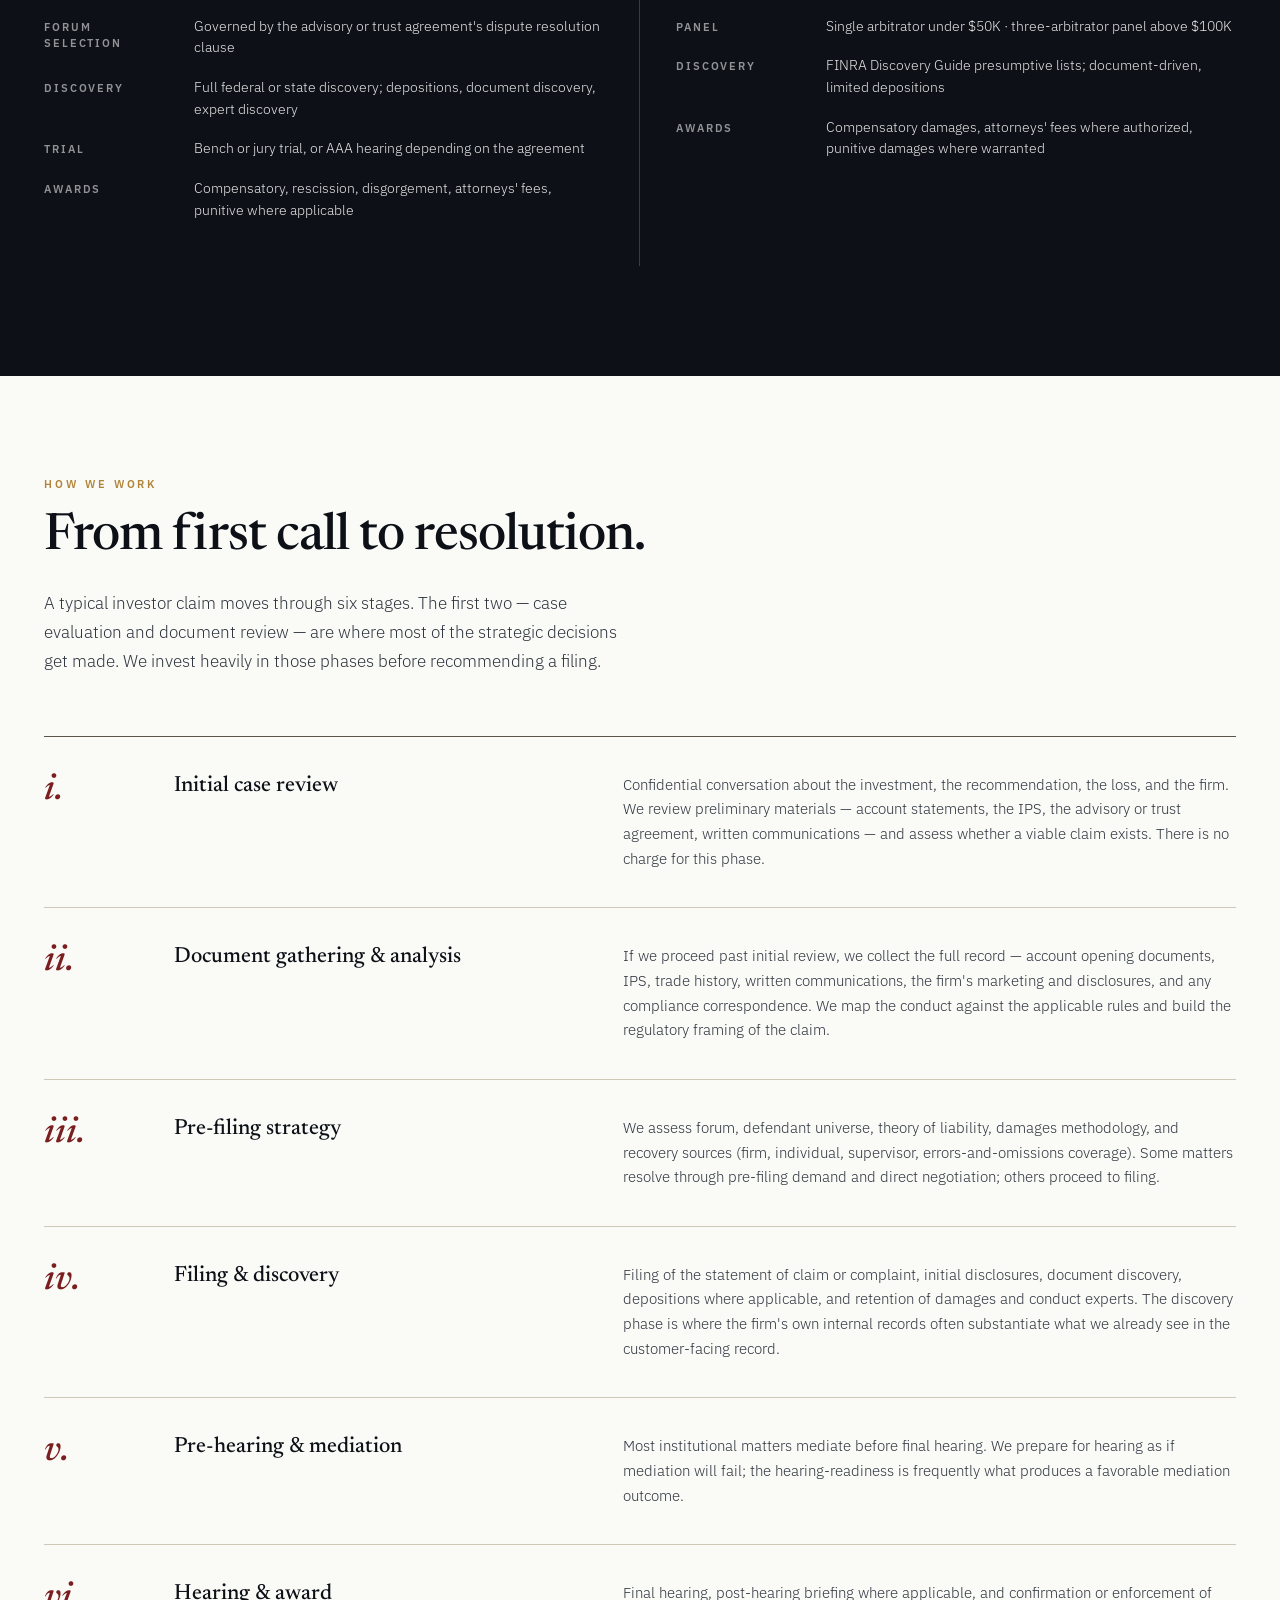
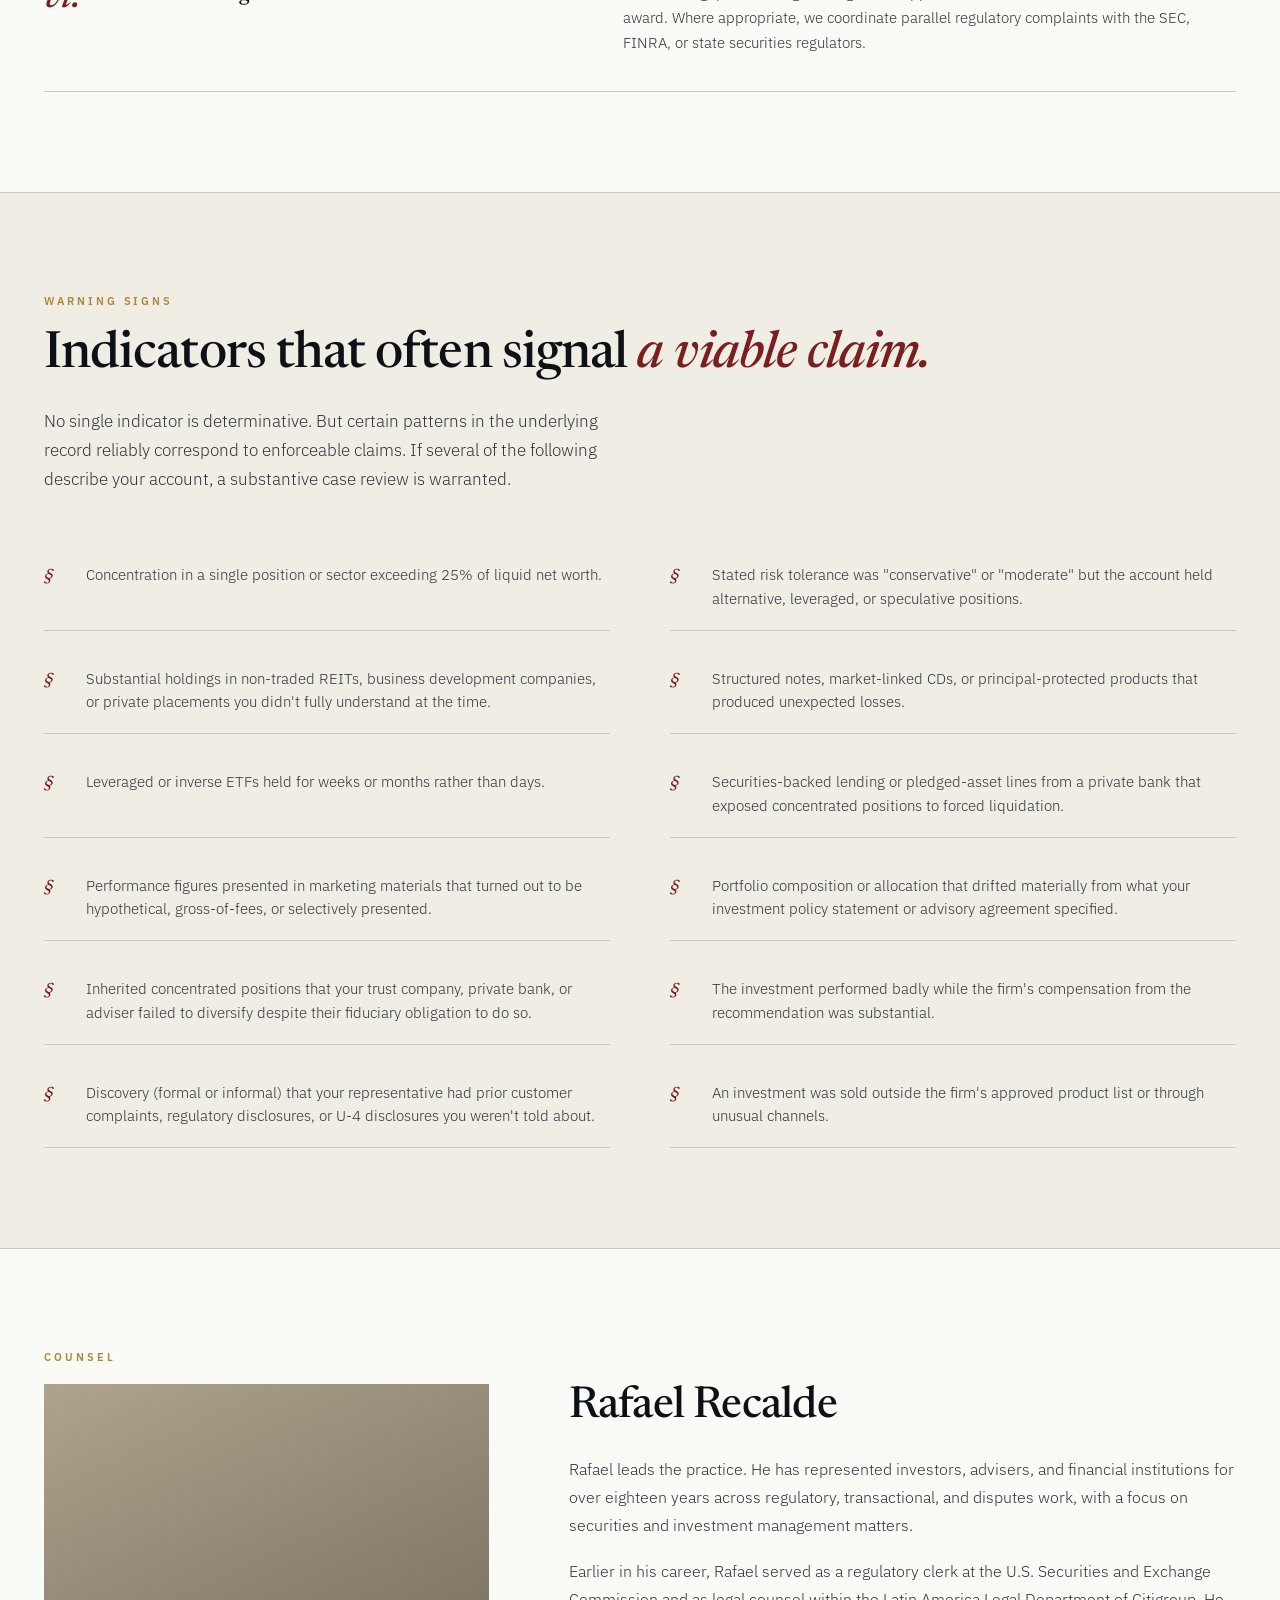
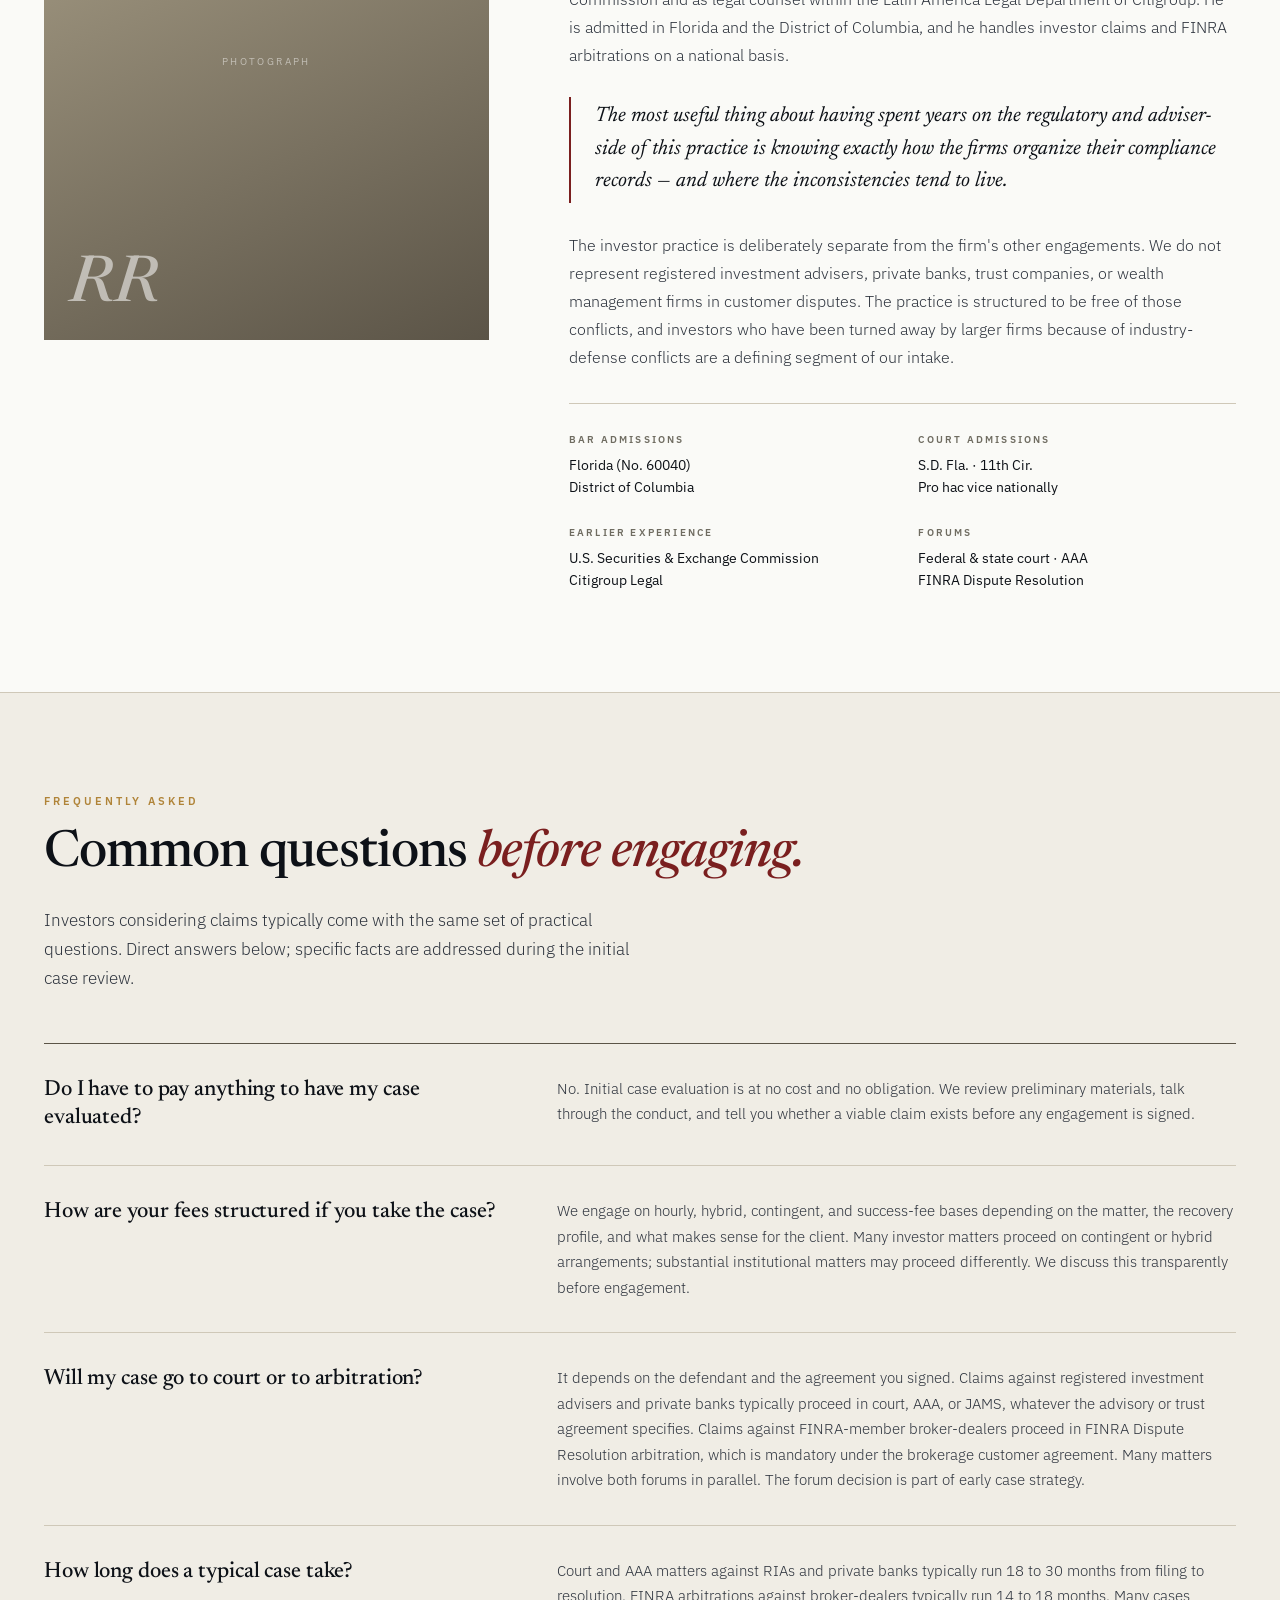
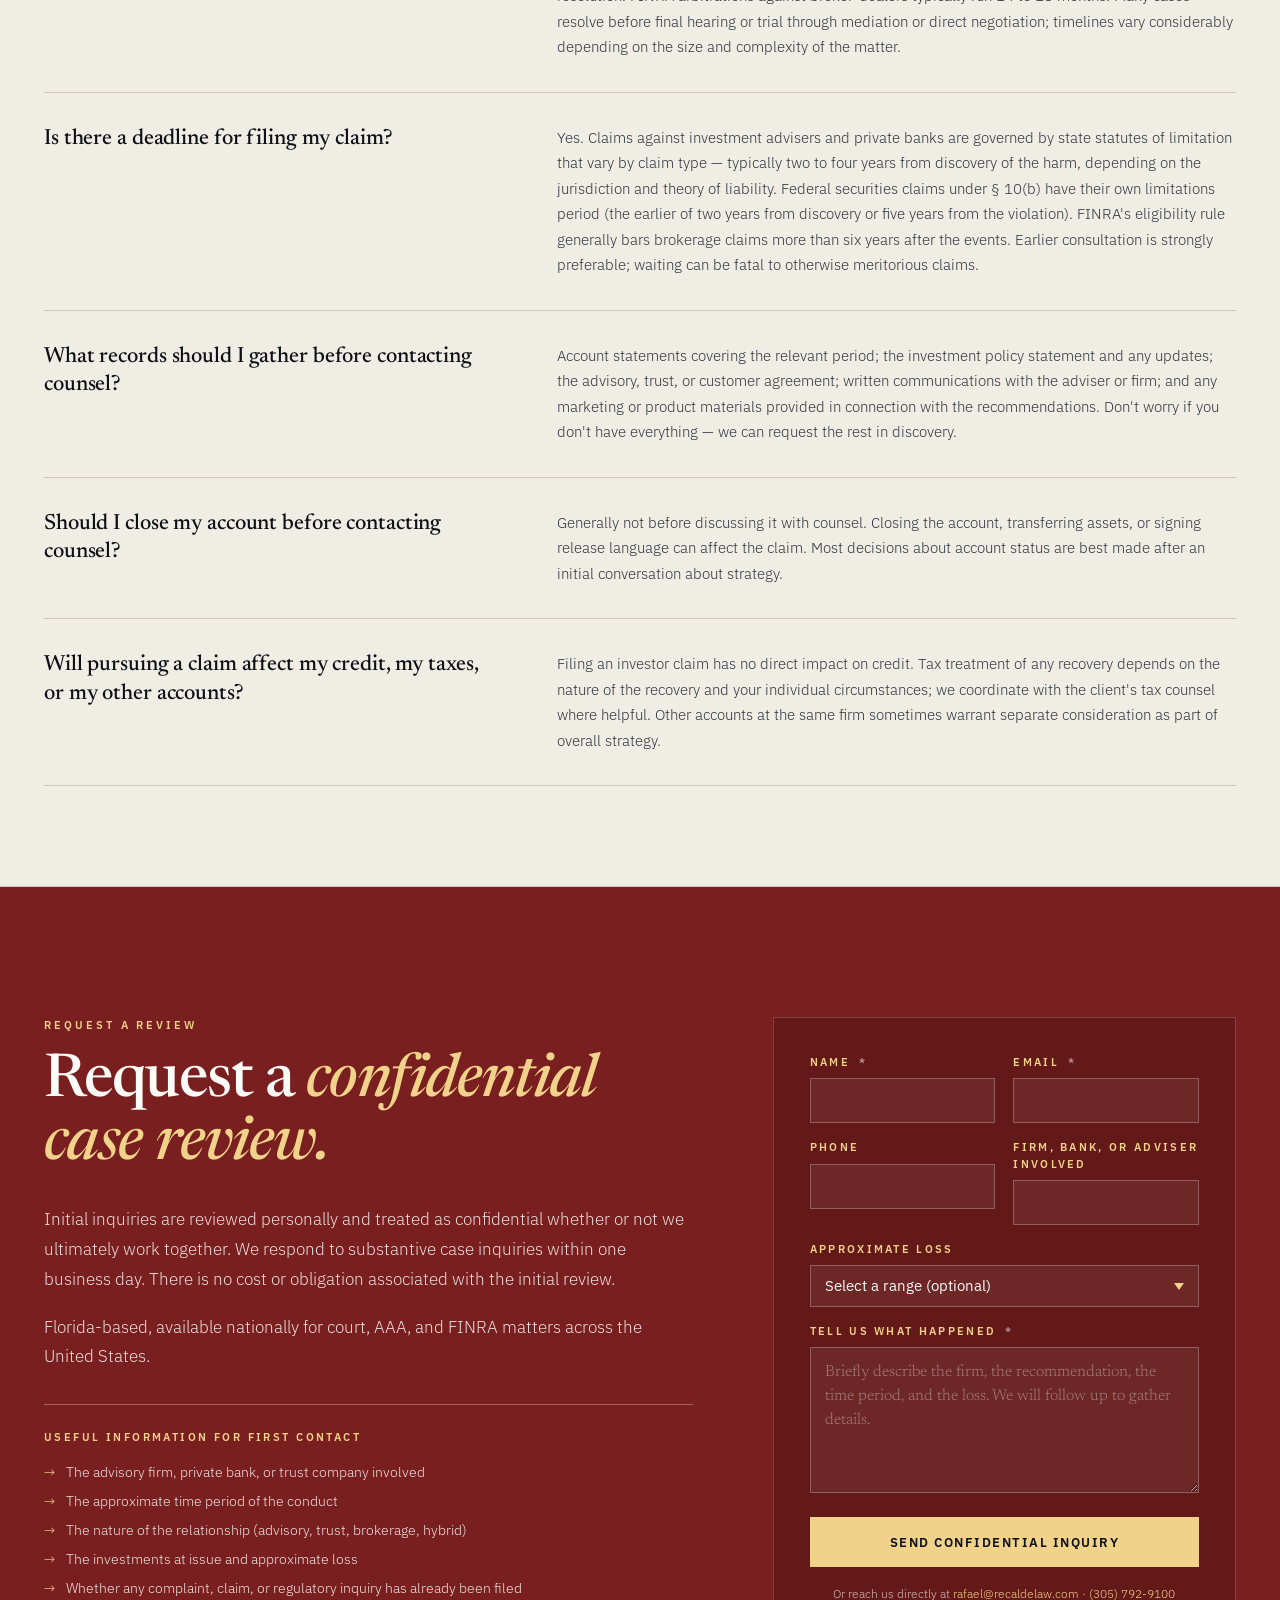
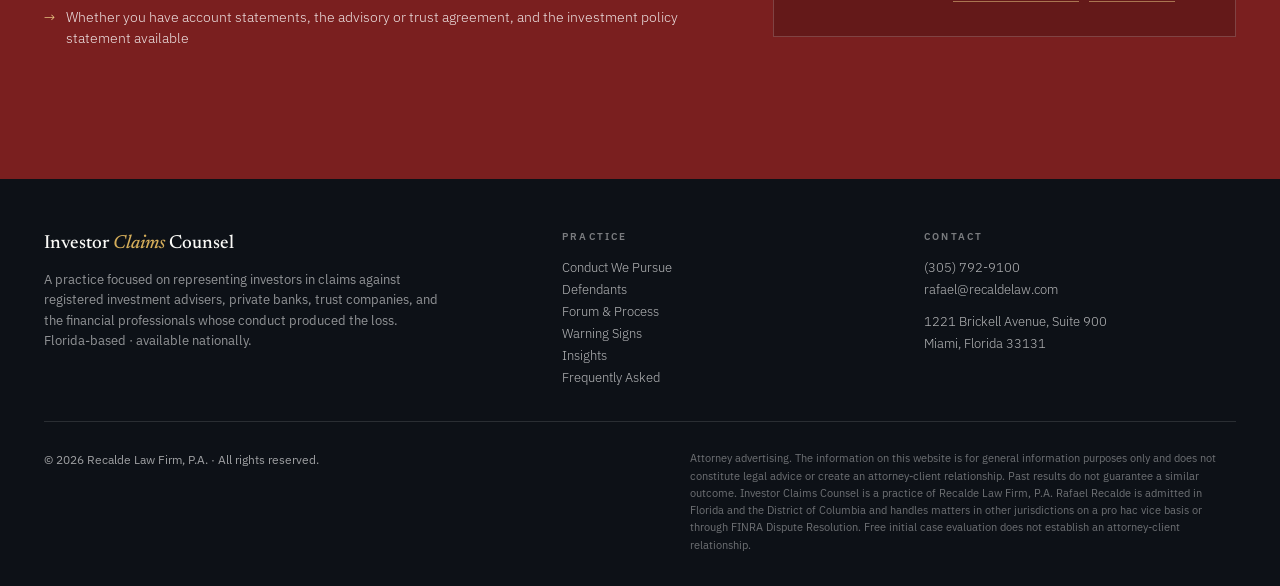
==== commit 649328bf: "Revert pull quote to general regulatory-side framing Remove the specific claim about drafting Form A" ====
--- a/index.html
+++ b/index.html
@@ -364,7 +364,7 @@
         <p>Rafael leads the practice. He has represented investors, advisers, and financial institutions for over eighteen years across regulatory, transactional, and disputes work, with a focus on securities and investment management matters.</p>
         <p>Earlier in his career, Rafael served as a regulatory clerk at the U.S. Securities and Exchange Commission and as legal counsel within the Latin America Legal Department of Citigroup. He is admitted in Florida and the District of Columbia, and he handles investor claims and FINRA arbitrations on a national basis.</p>
 
-        <div class="pull">For fifteen years I've drafted the Form ADVs, the investment policy statements, the marketing materials, and the compliance procedures these firms are now being held to. Knowing where the inconsistencies live isn't a marketing claim; it's the practice.</div>
+        <div class="pull">The most useful thing about having spent years on the regulatory and adviser-side of this practice is knowing exactly how the firms organize their compliance records — and where the inconsistencies tend to live.</div>
 
         <p>The investor practice is deliberately separate from the firm's other engagements. We do not represent registered investment advisers, private banks, trust companies, or wealth management firms in customer disputes. The practice is structured to be free of those conflicts, and investors who have been turned away by larger firms because of industry-defense conflicts are a defining segment of our intake.</p>
 
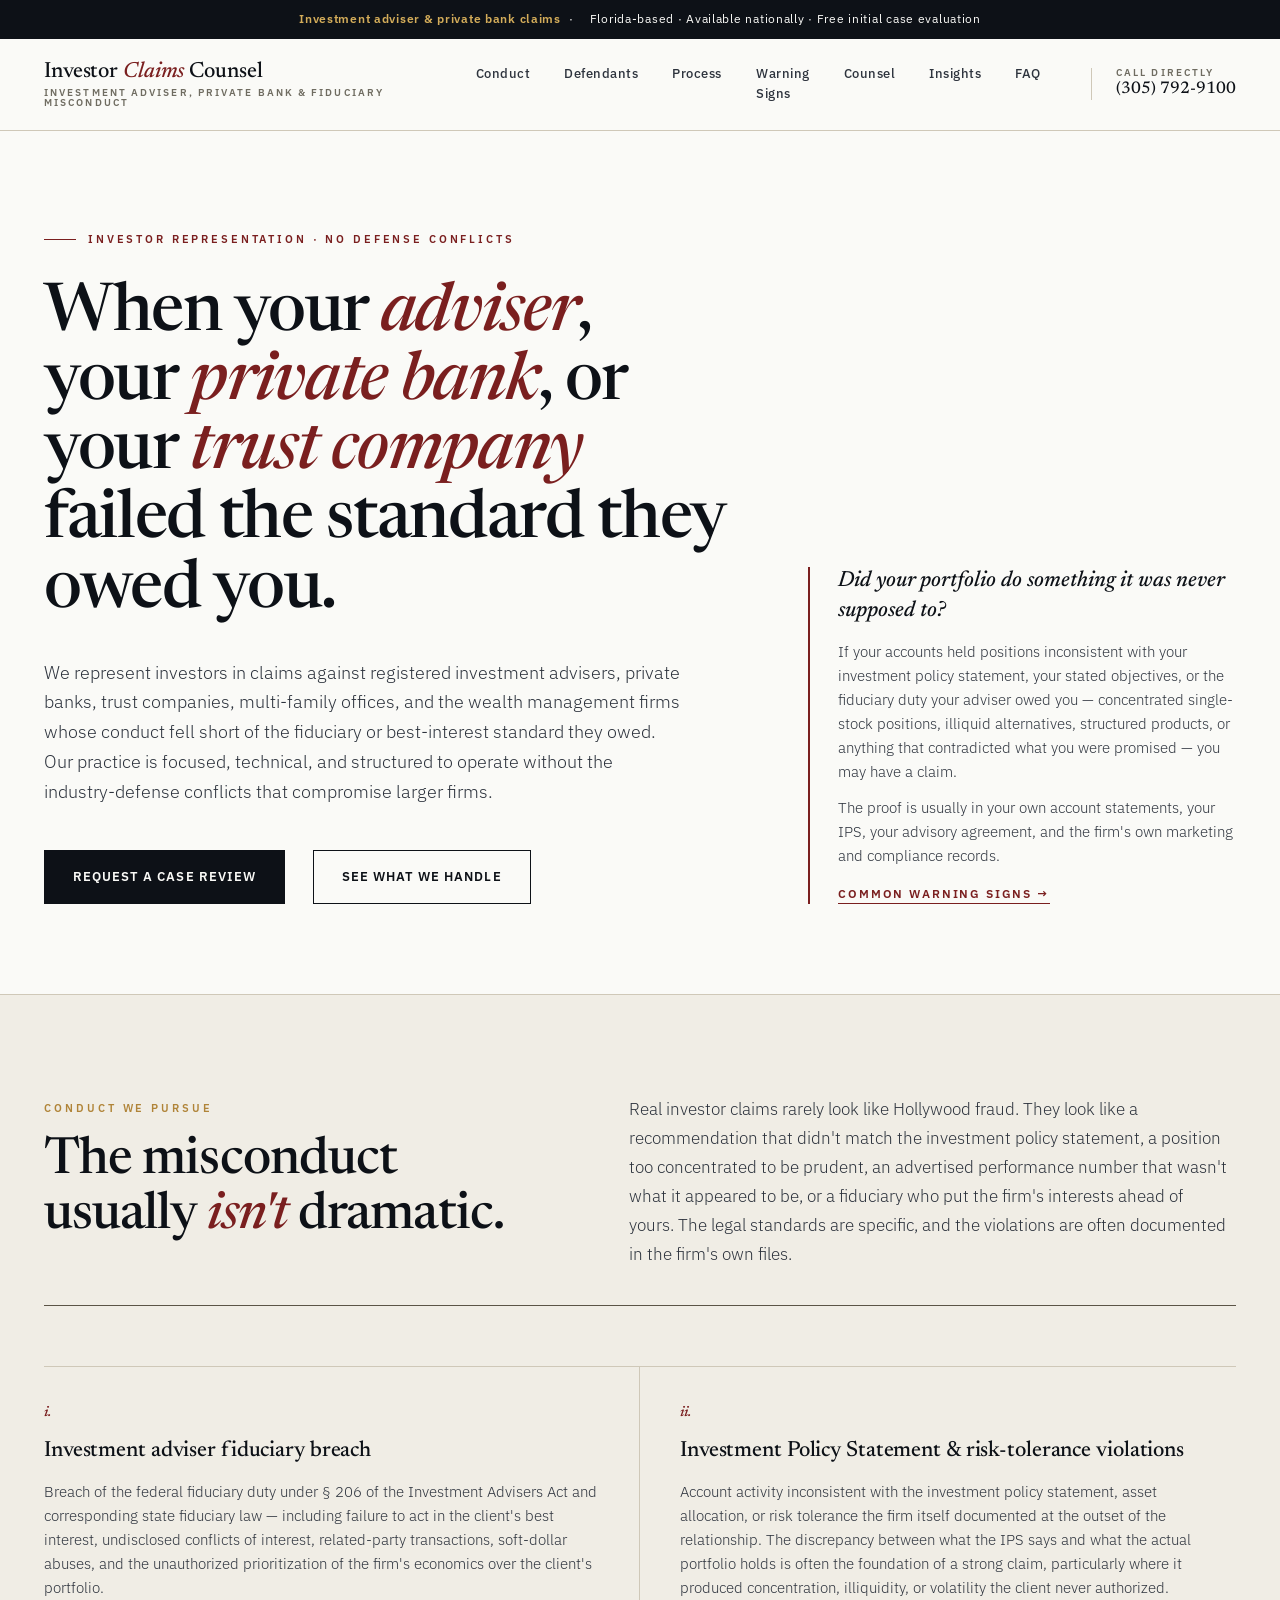
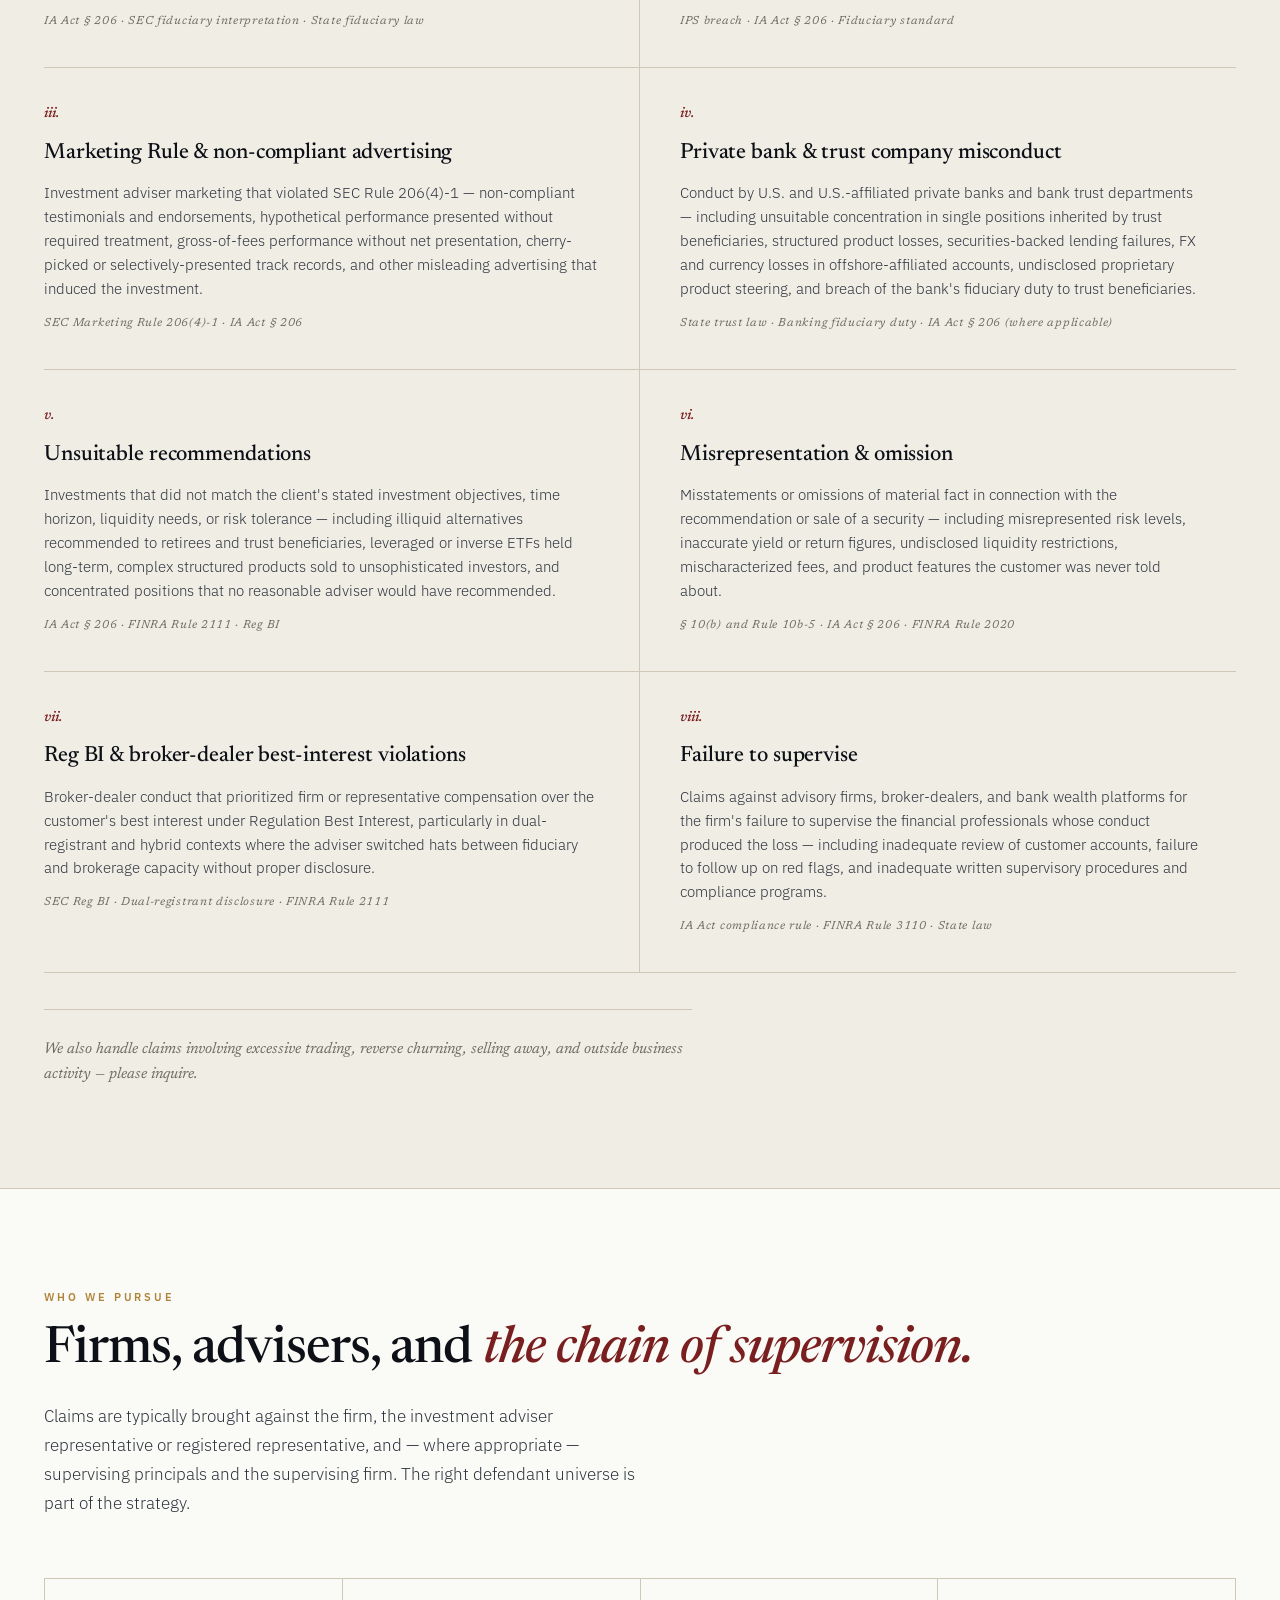
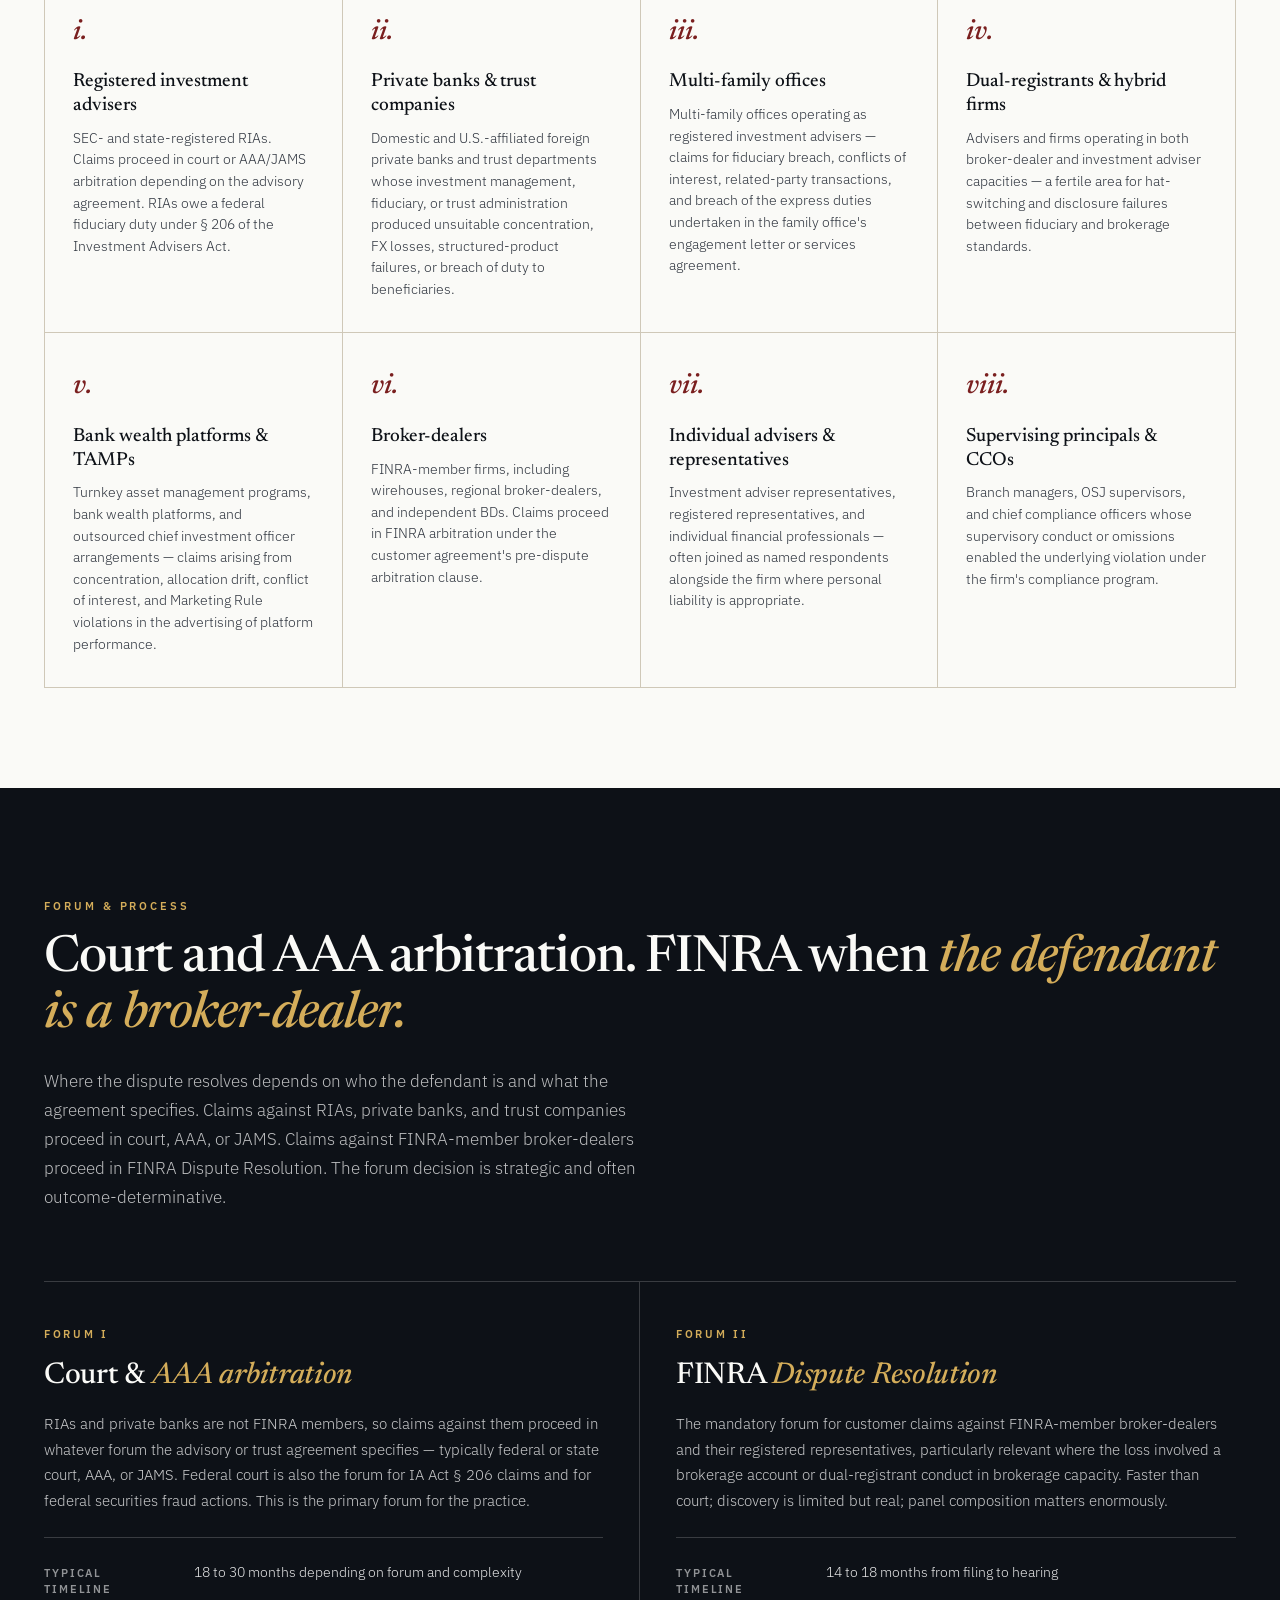
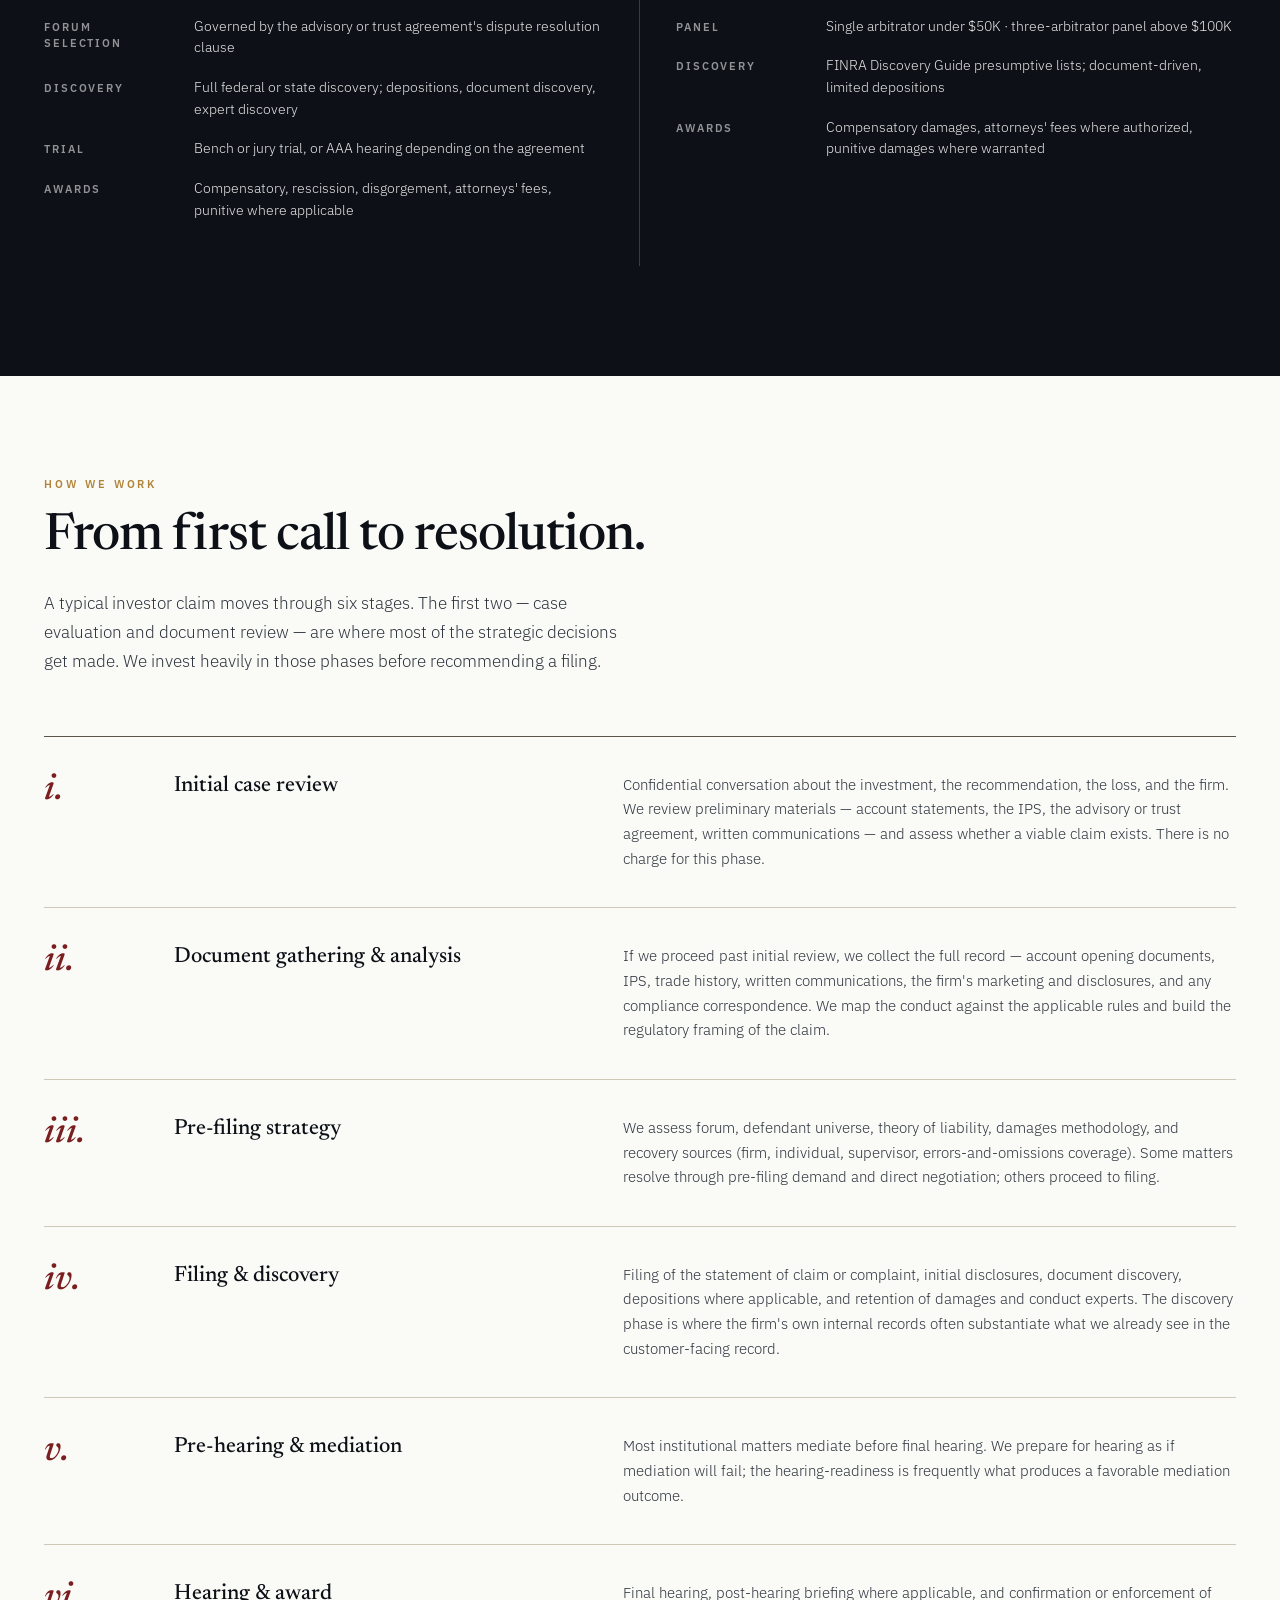
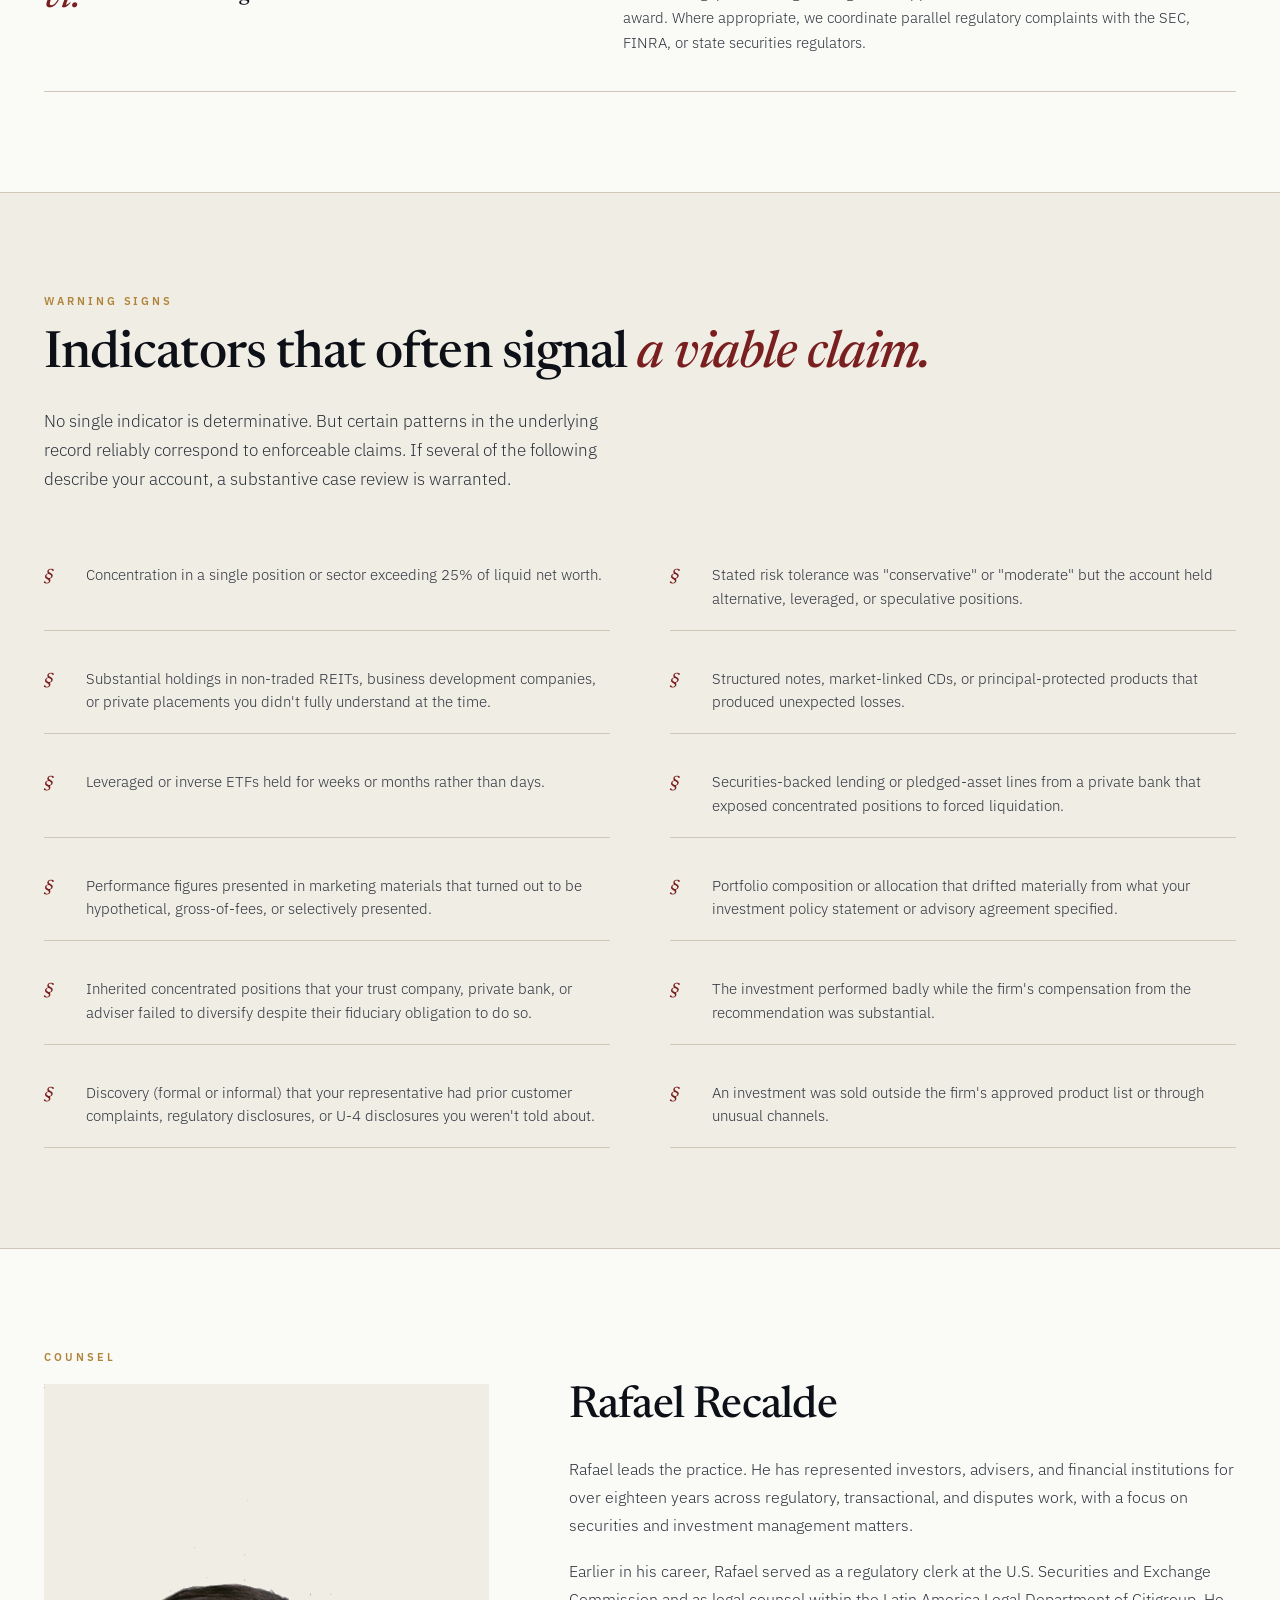
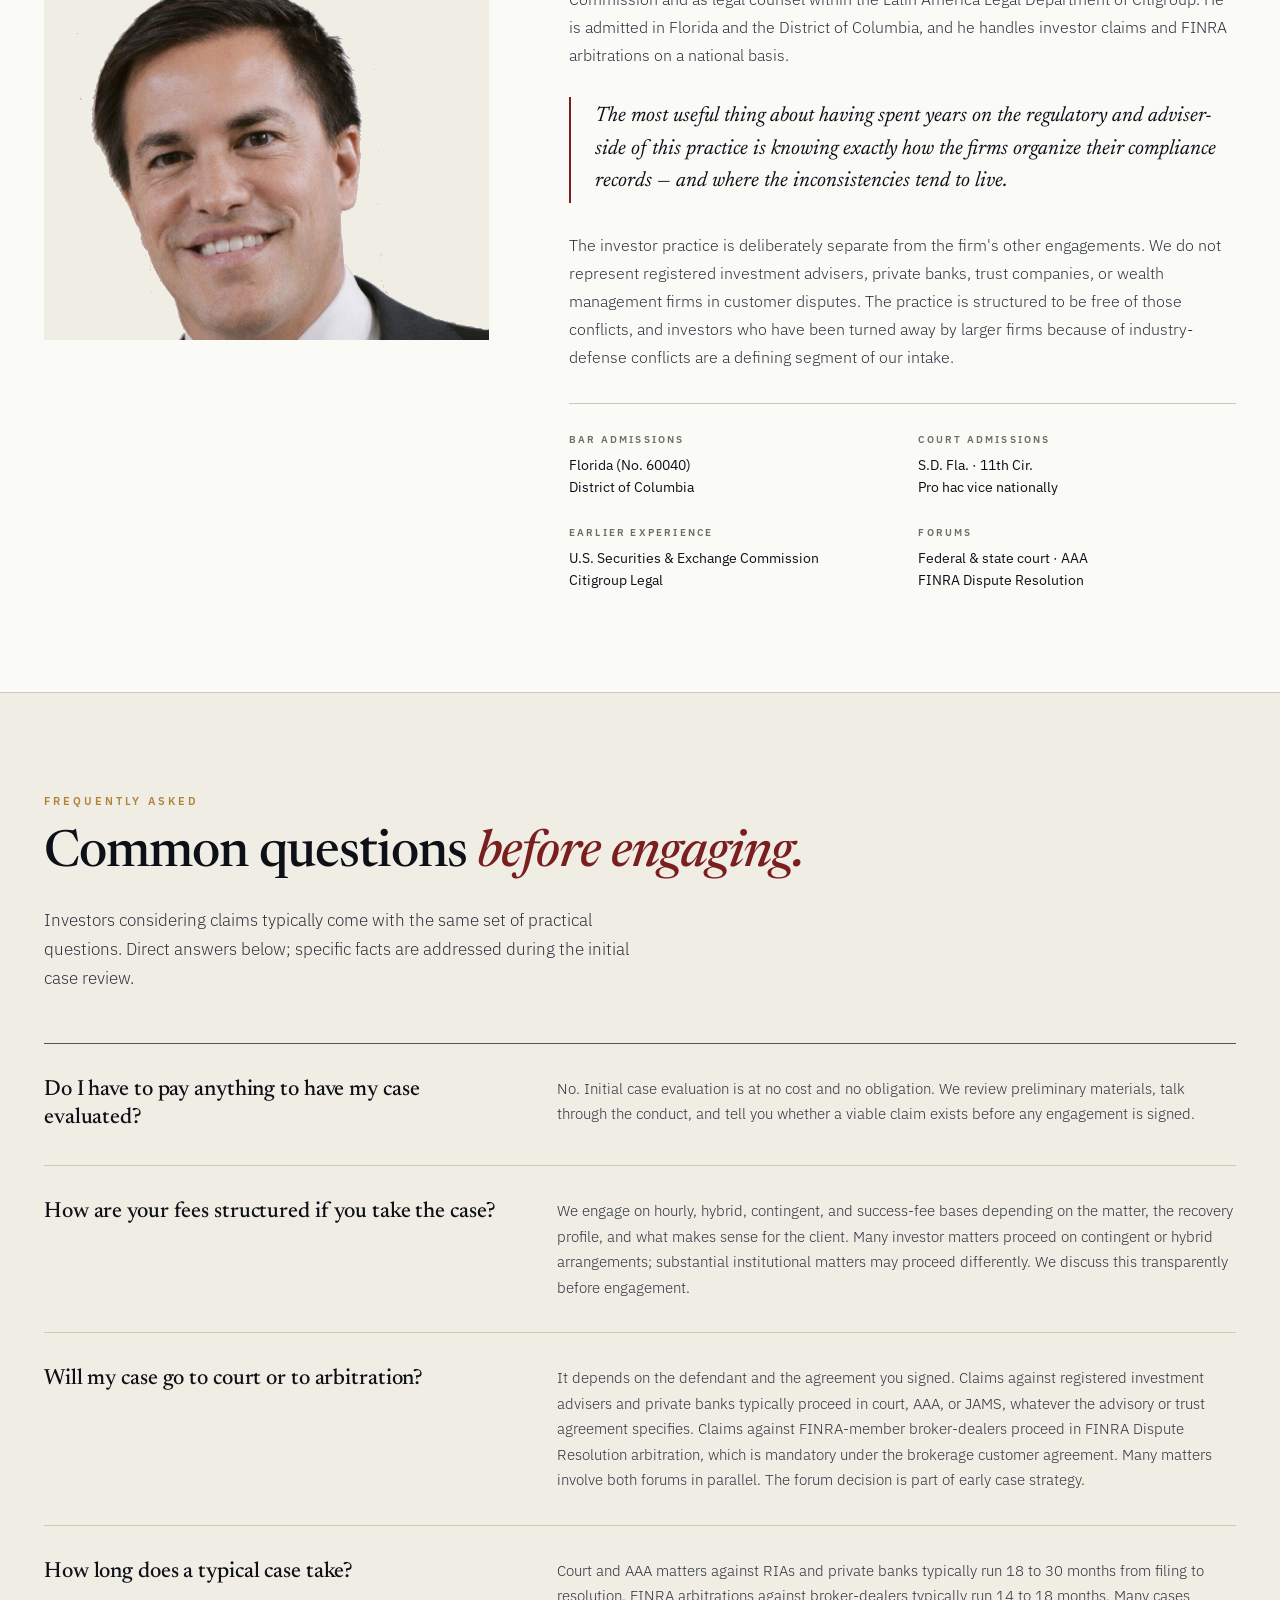
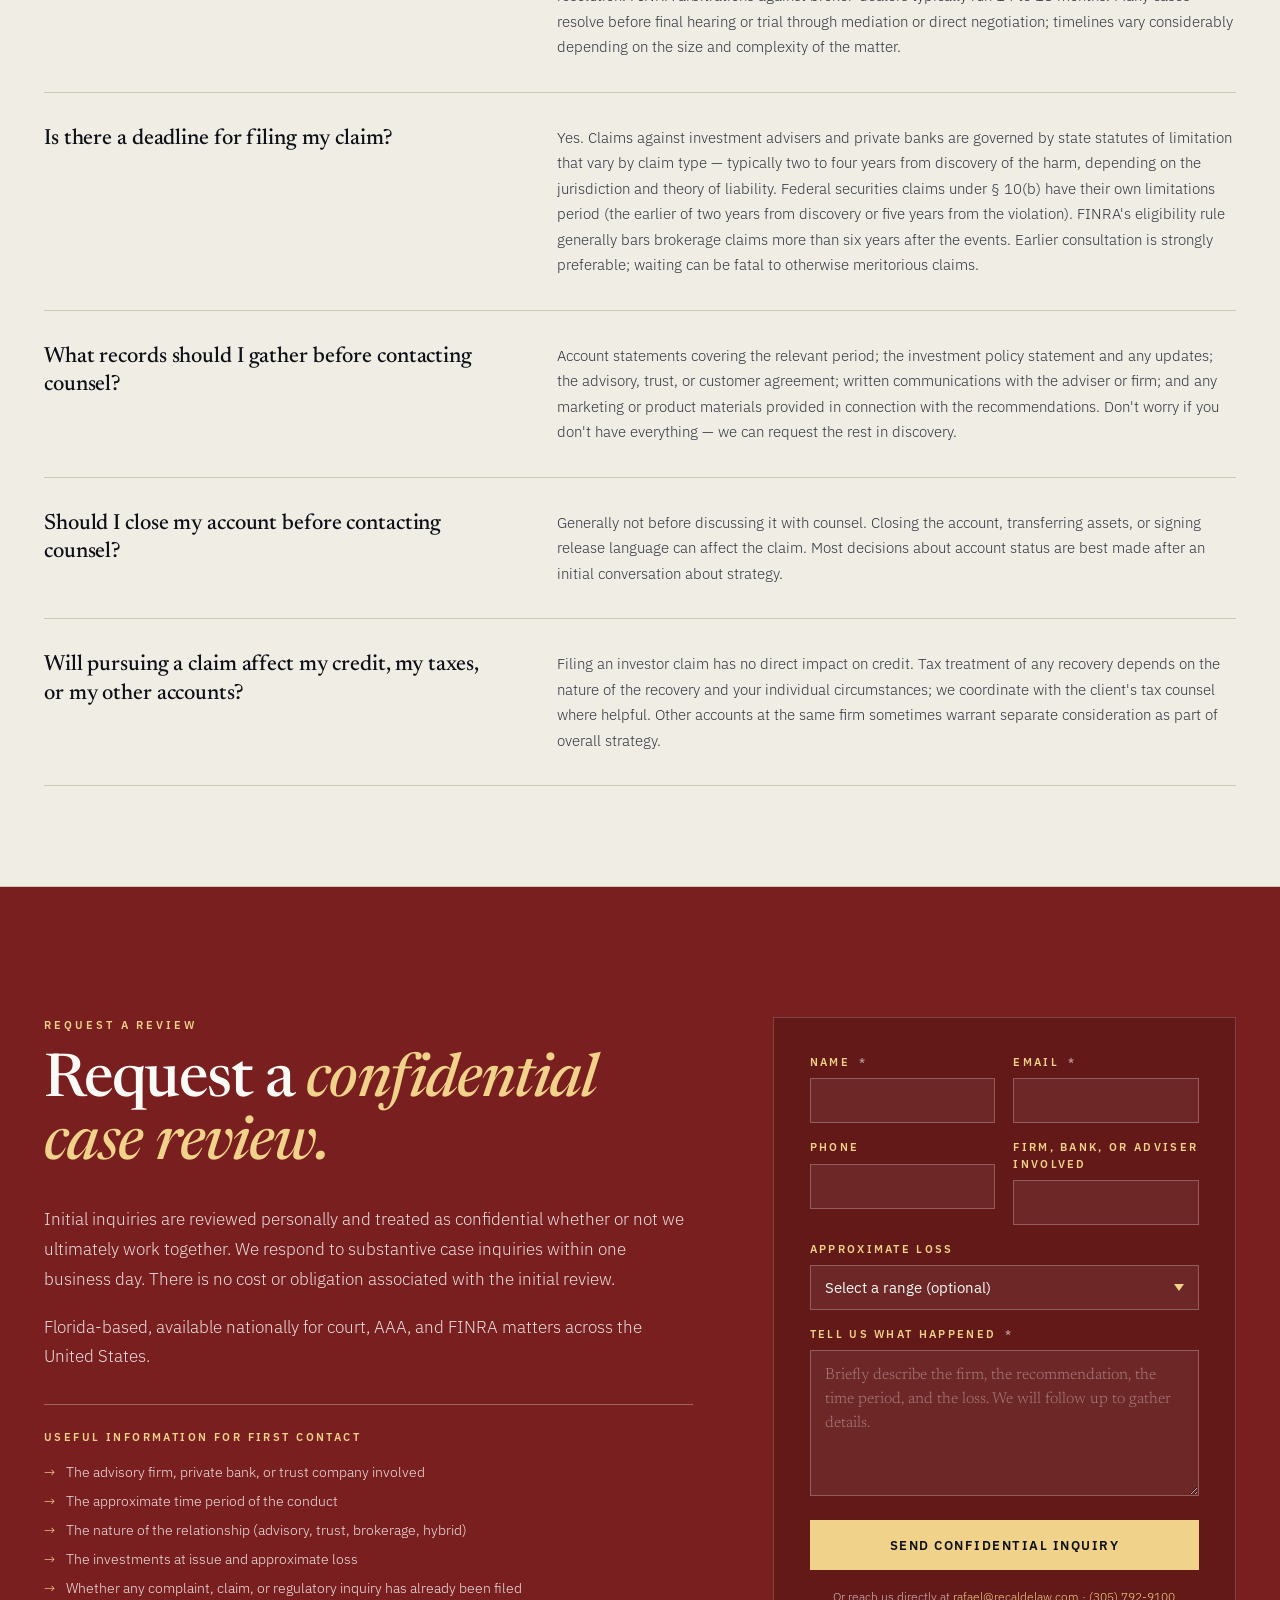
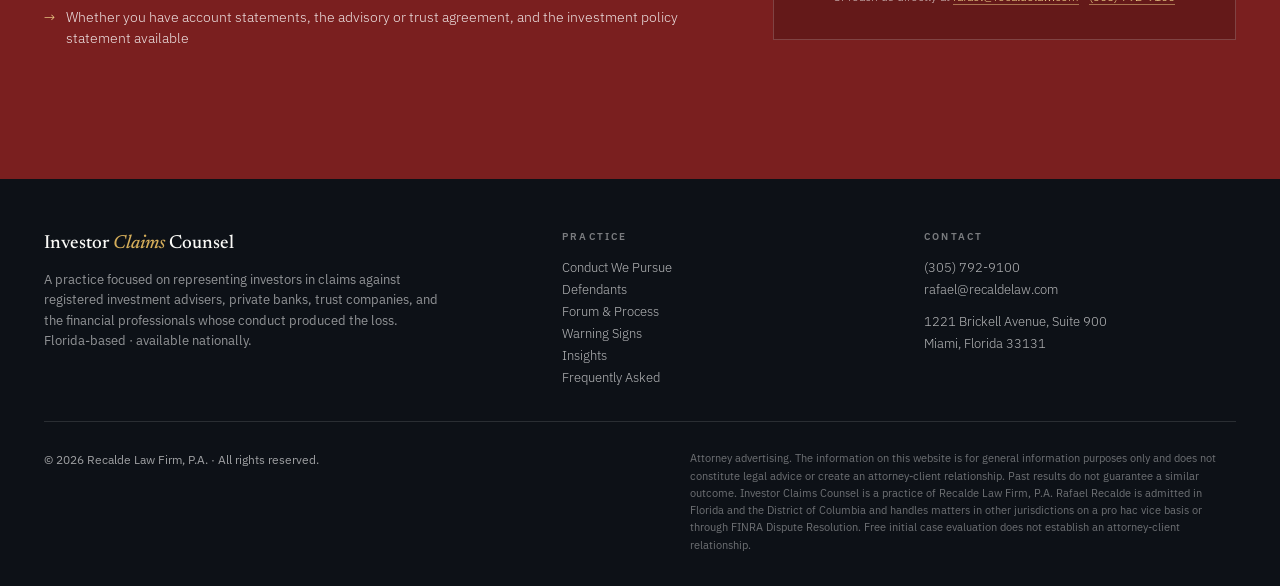
==== commit 8a4b7706: "Wire actual headshot into Counsel portrait Replace the CSS-gradient "RR" placeholder with an img tag" ====
--- a/index.html
+++ b/index.html
@@ -358,7 +358,7 @@
   <div class="container">
     <div class="section-eyebrow">Counsel</div>
     <div class="counsel-grid">
-      <div class="portrait"></div>
+      <div class="portrait"><img src="headshot.jpg" alt="Rafael Recalde"></div>
       <div>
         <h2>Rafael Recalde</h2>
         <p>Rafael leads the practice. He has represented investors, advisers, and financial institutions for over eighteen years across regulatory, transactional, and disputes work, with a focus on securities and investment management matters.</p>
--- a/style.css
+++ b/style.css
@@ -602,34 +602,17 @@
 
 .portrait {
   aspect-ratio: 4/5;
-  background: linear-gradient(155deg, #aea48c 0%, #5b5447 100%);
+  background: var(--paper-2);
   position: relative;
   overflow: hidden;
 }
 
-.portrait::before {
-  content: "RR";
-  position: absolute;
-  bottom: 22px;
-  left: 26px;
-  font-family: 'Newsreader', serif;
-  font-style: italic;
-  font-size: 64px;
-  color: rgba(255, 255, 255, 0.55);
-  line-height: 1;
-  font-weight: 500;
-}
-
-.portrait::after {
-  content: "Photograph";
-  position: absolute;
-  top: 50%;
-  left: 50%;
-  transform: translate(-50%, -50%);
-  font-size: 10px;
-  letter-spacing: 0.24em;
-  text-transform: uppercase;
-  color: rgba(255, 255, 255, 0.5);
+.portrait img {
+  width: 100%;
+  height: 100%;
+  object-fit: cover;
+  object-position: center top;
+  display: block;
 }
 
 .counsel h2 {
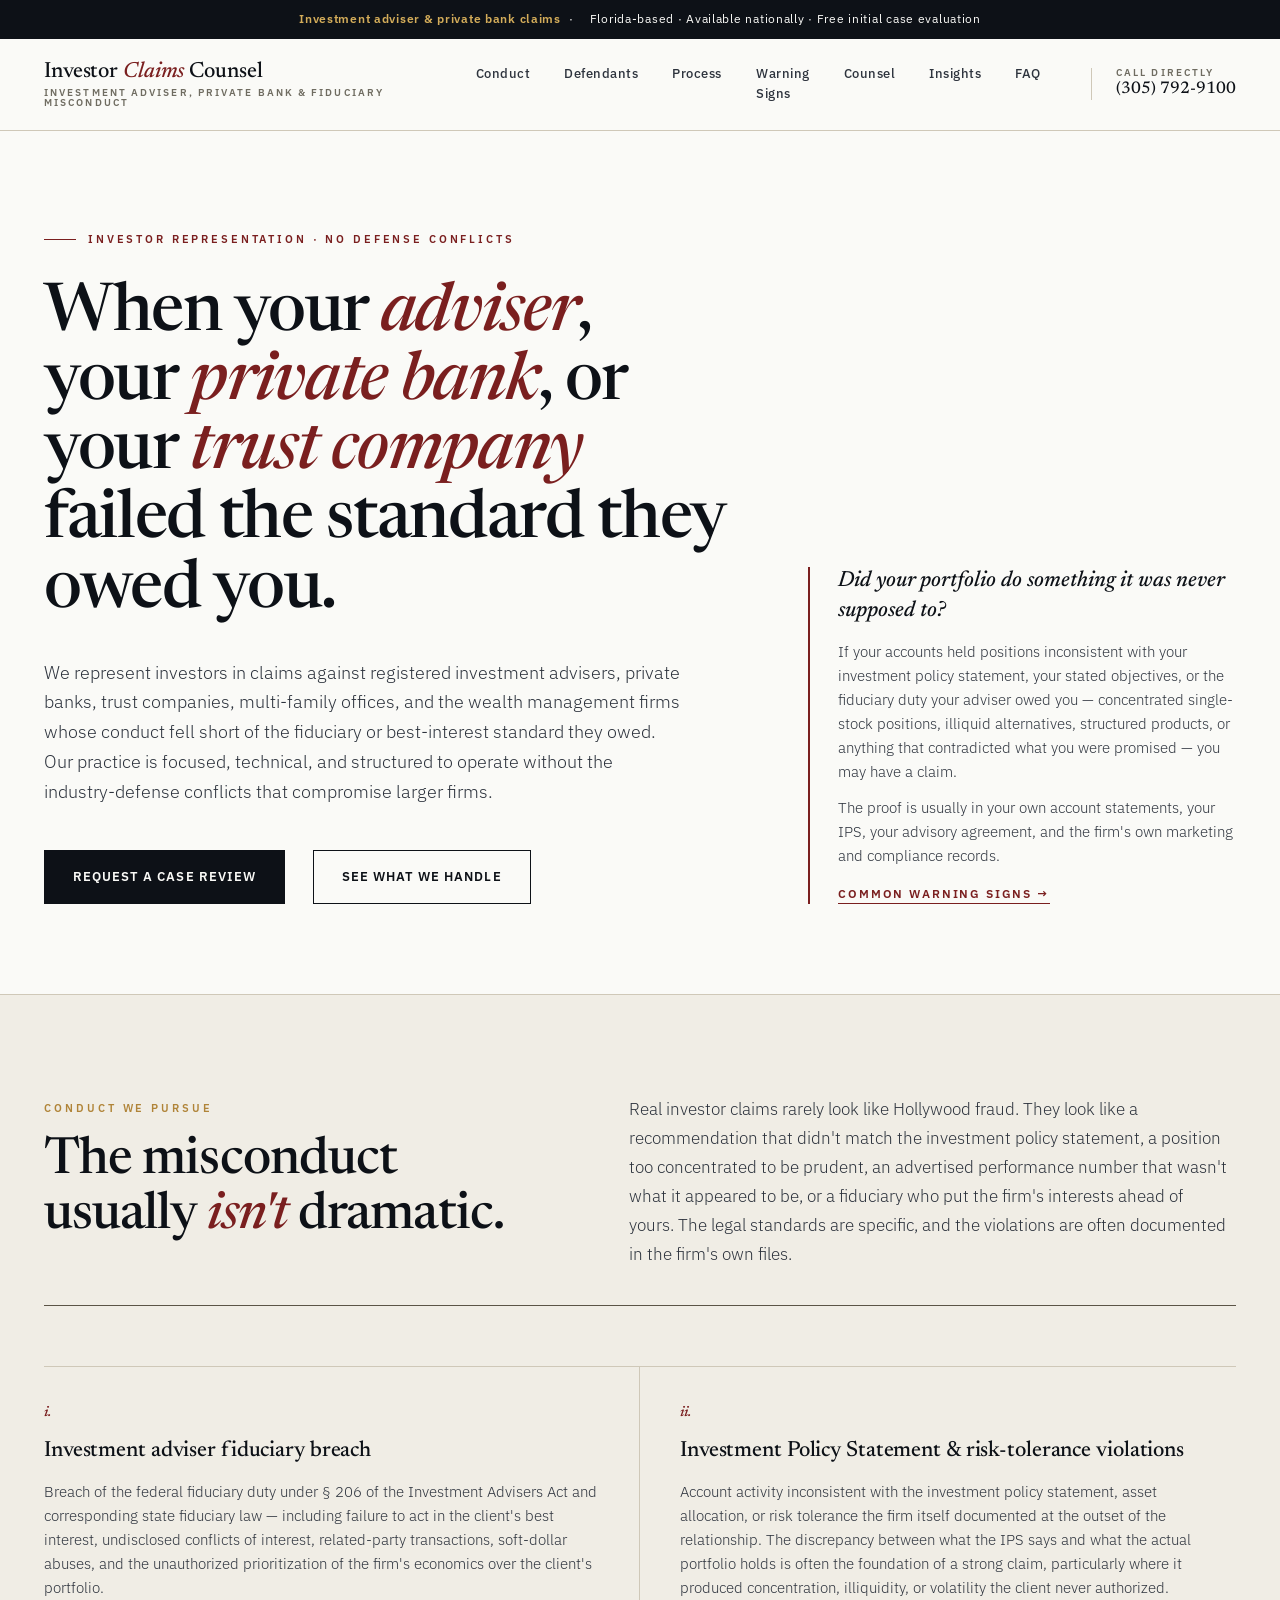
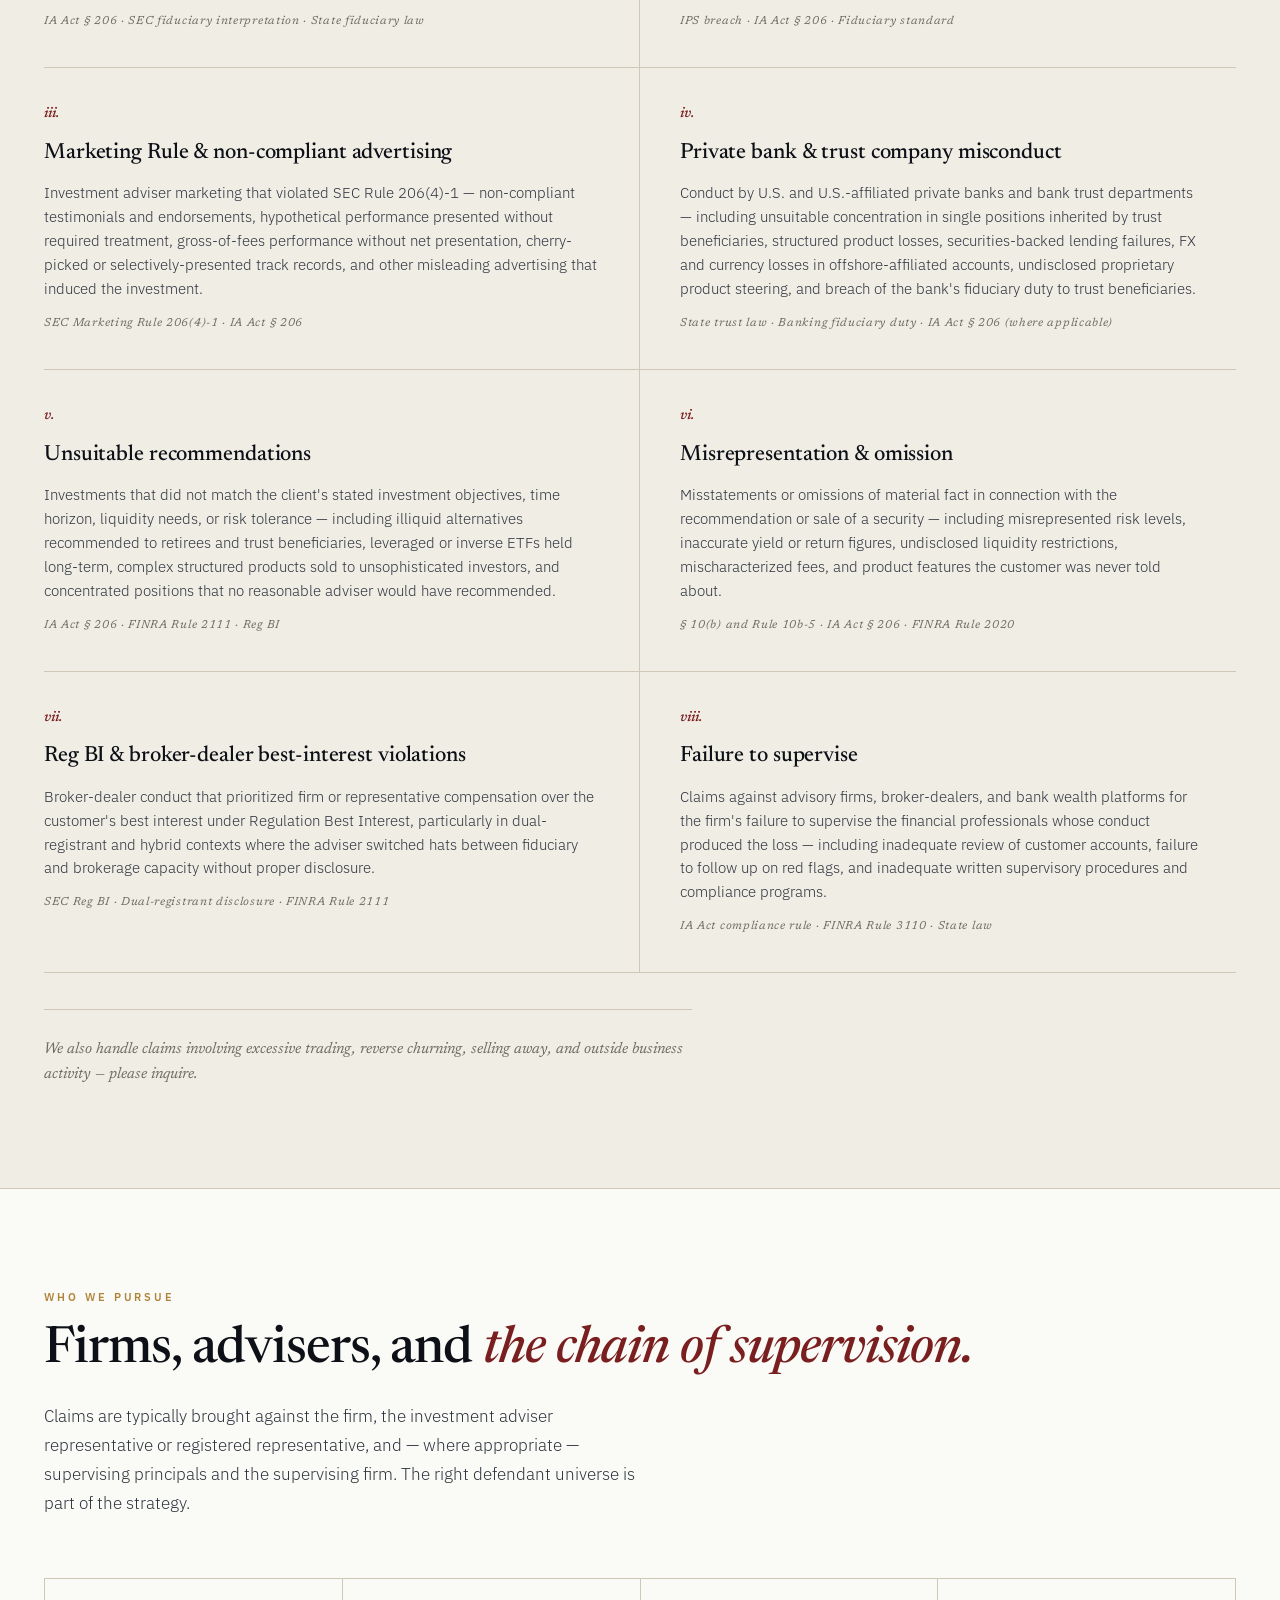
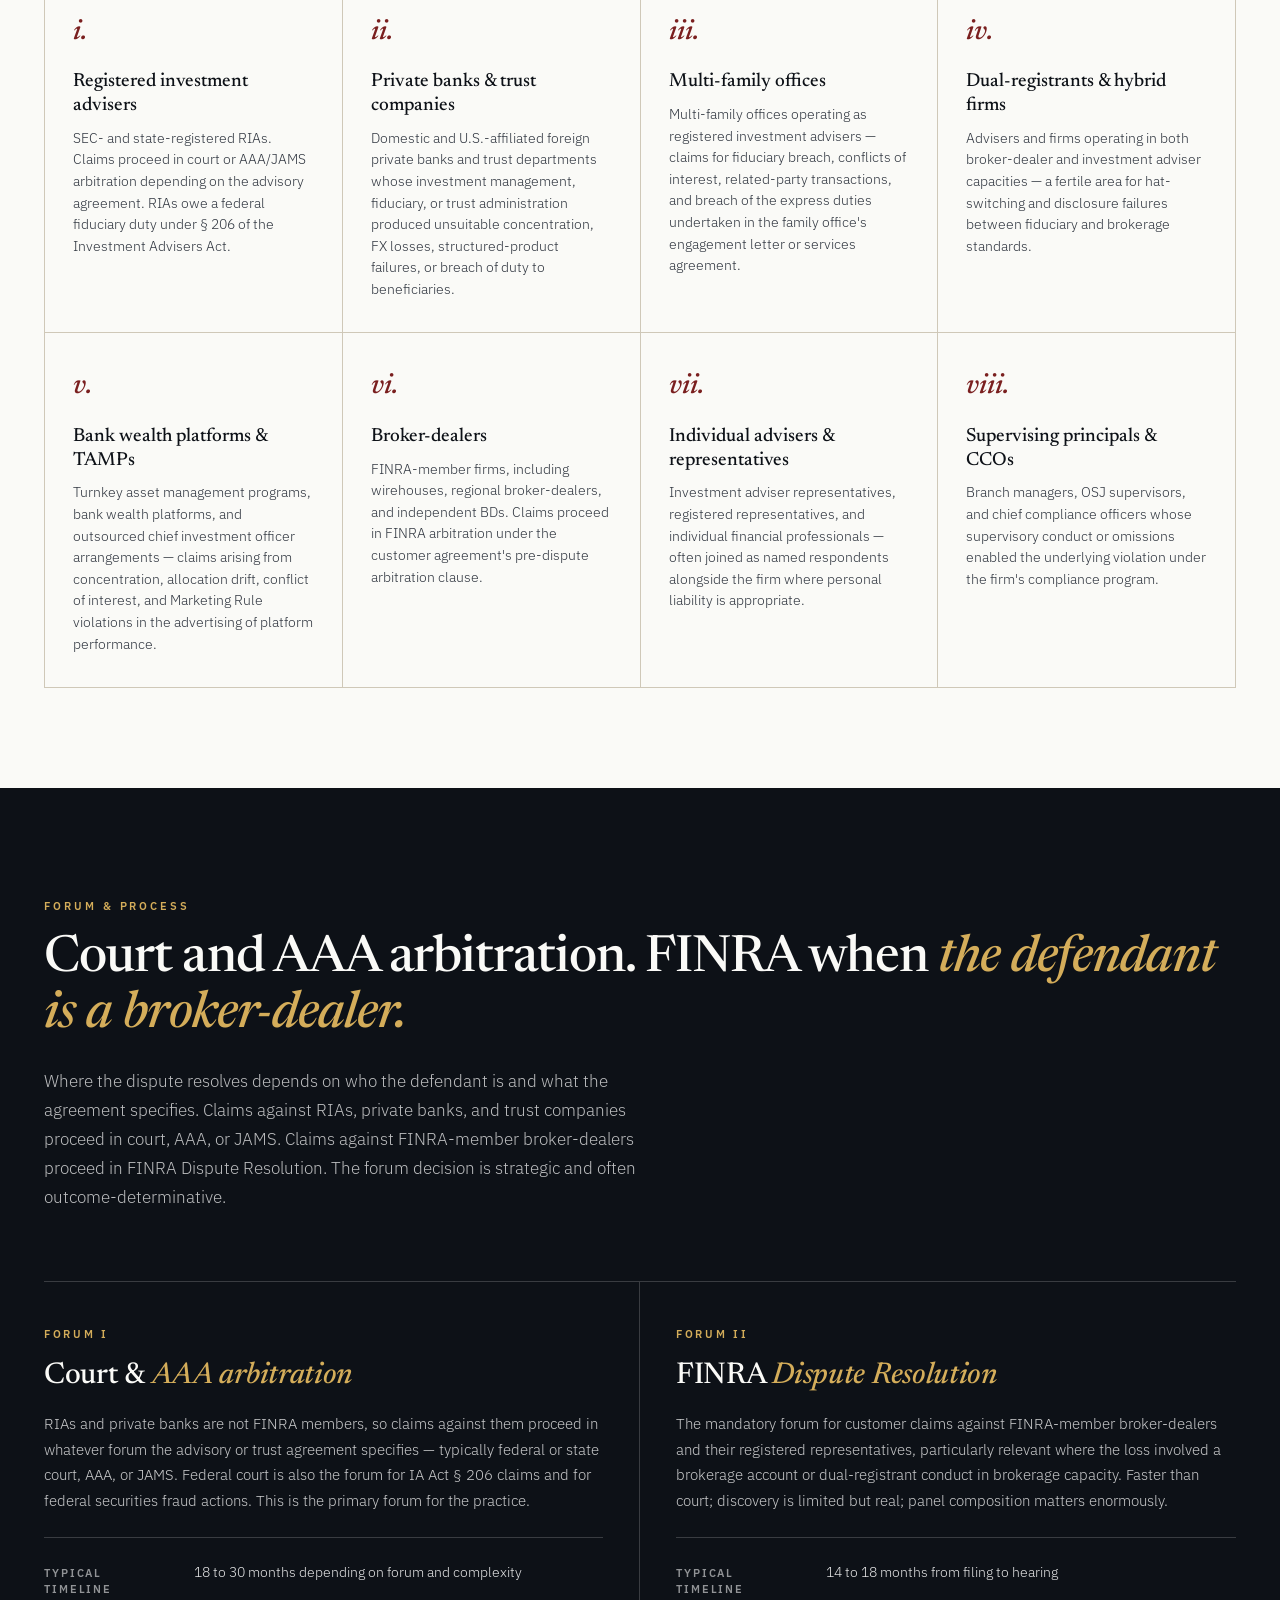
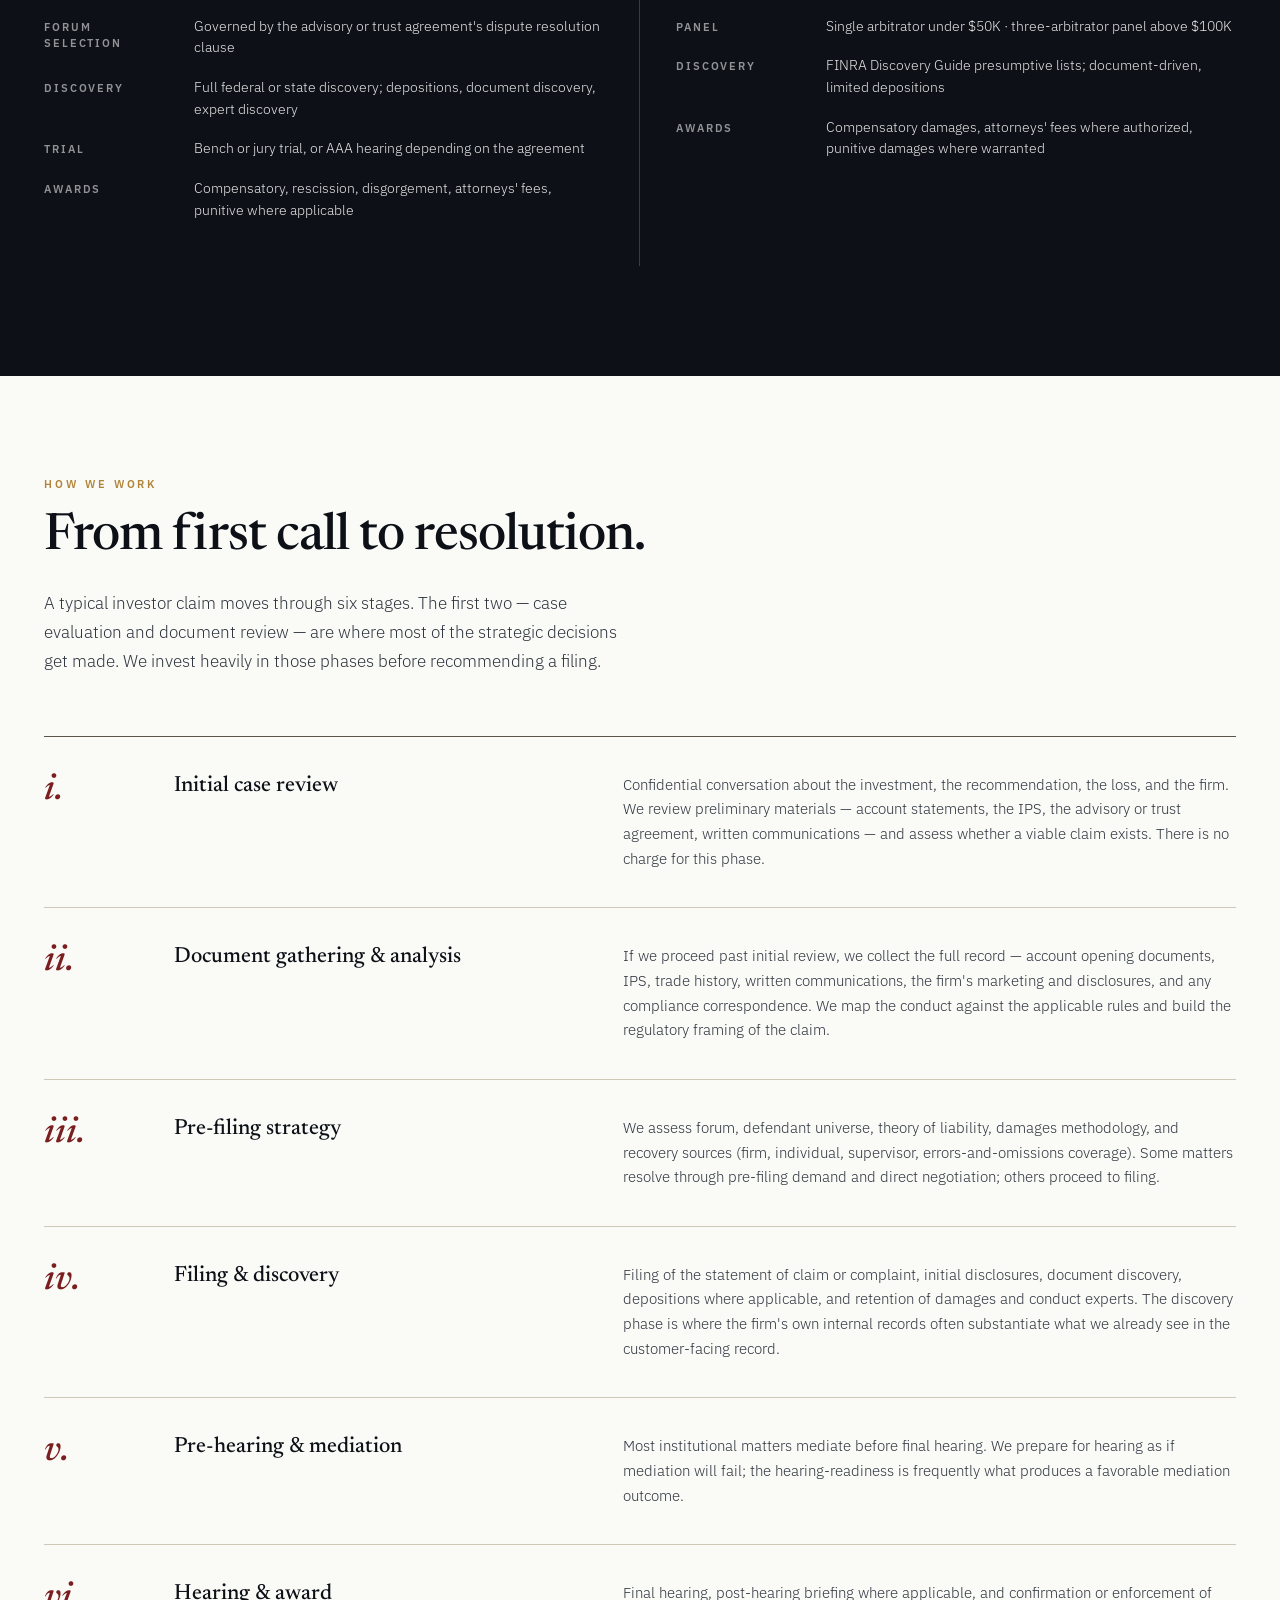
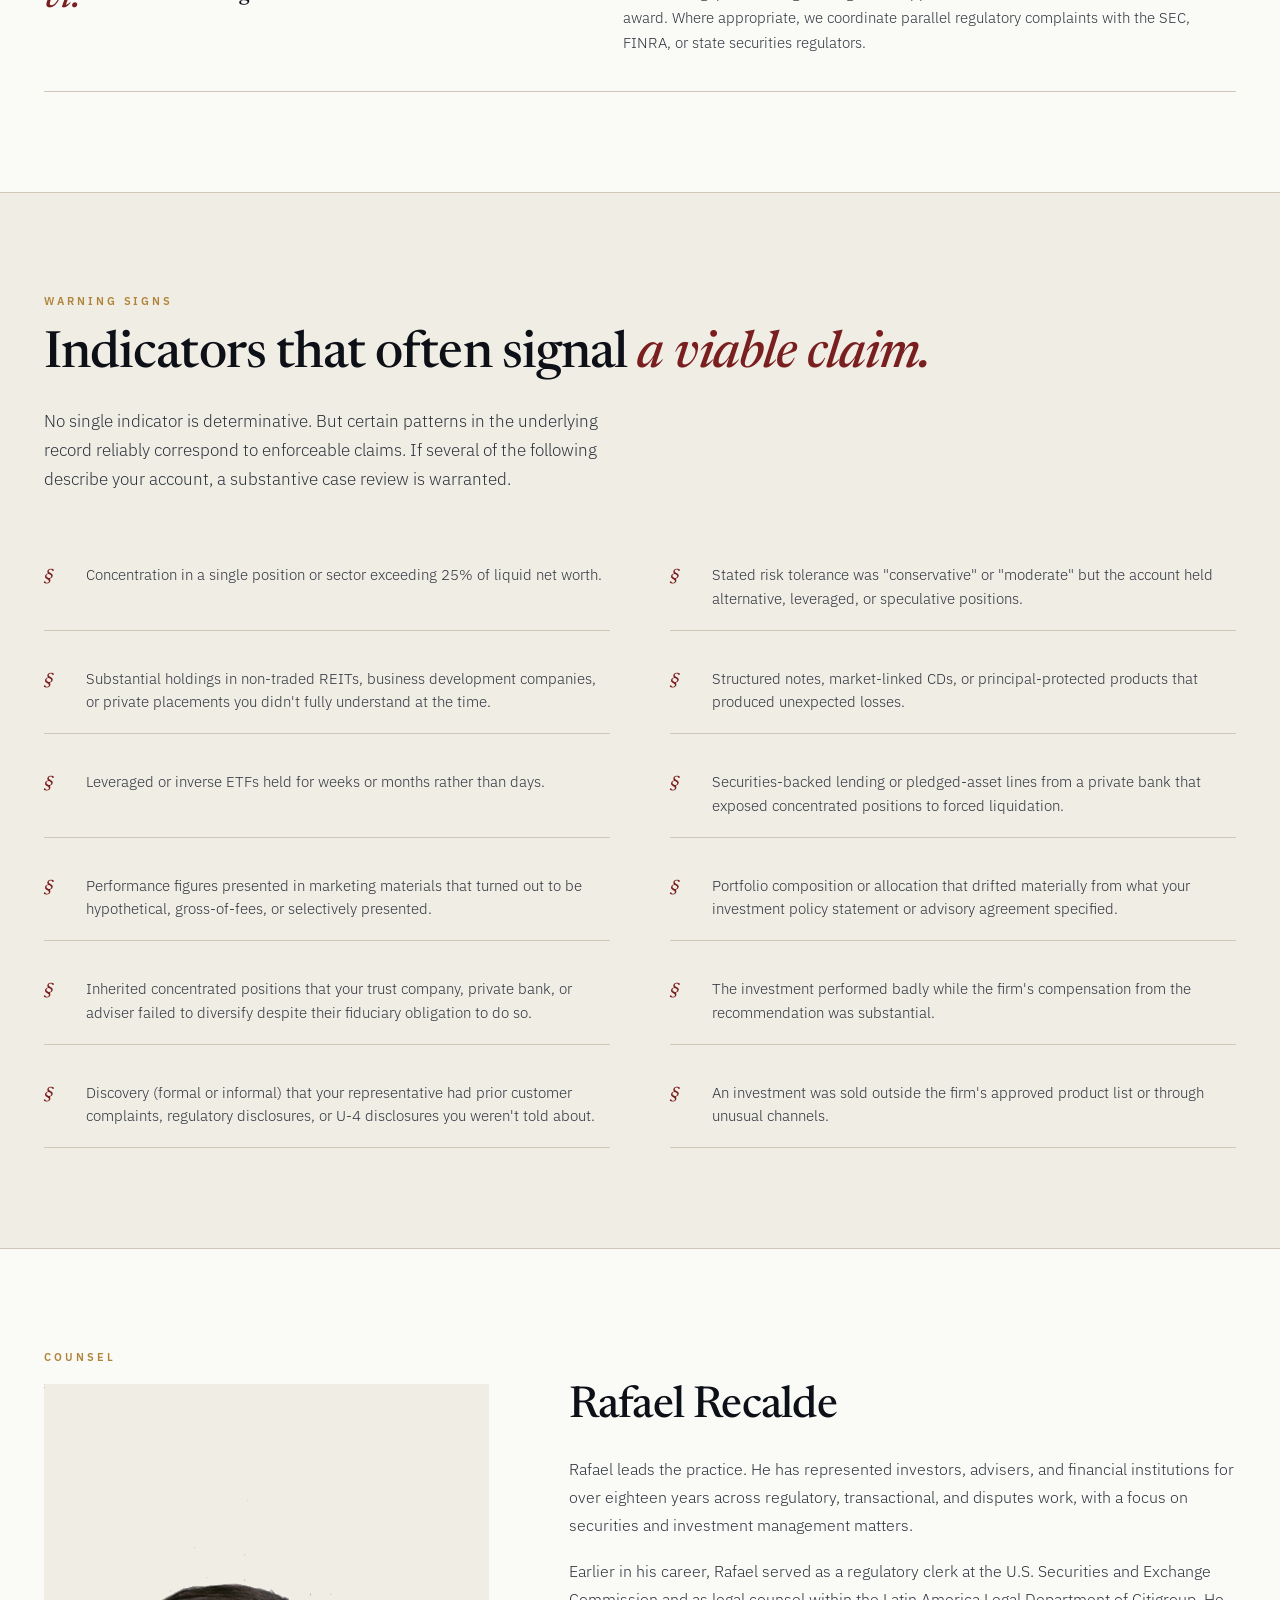
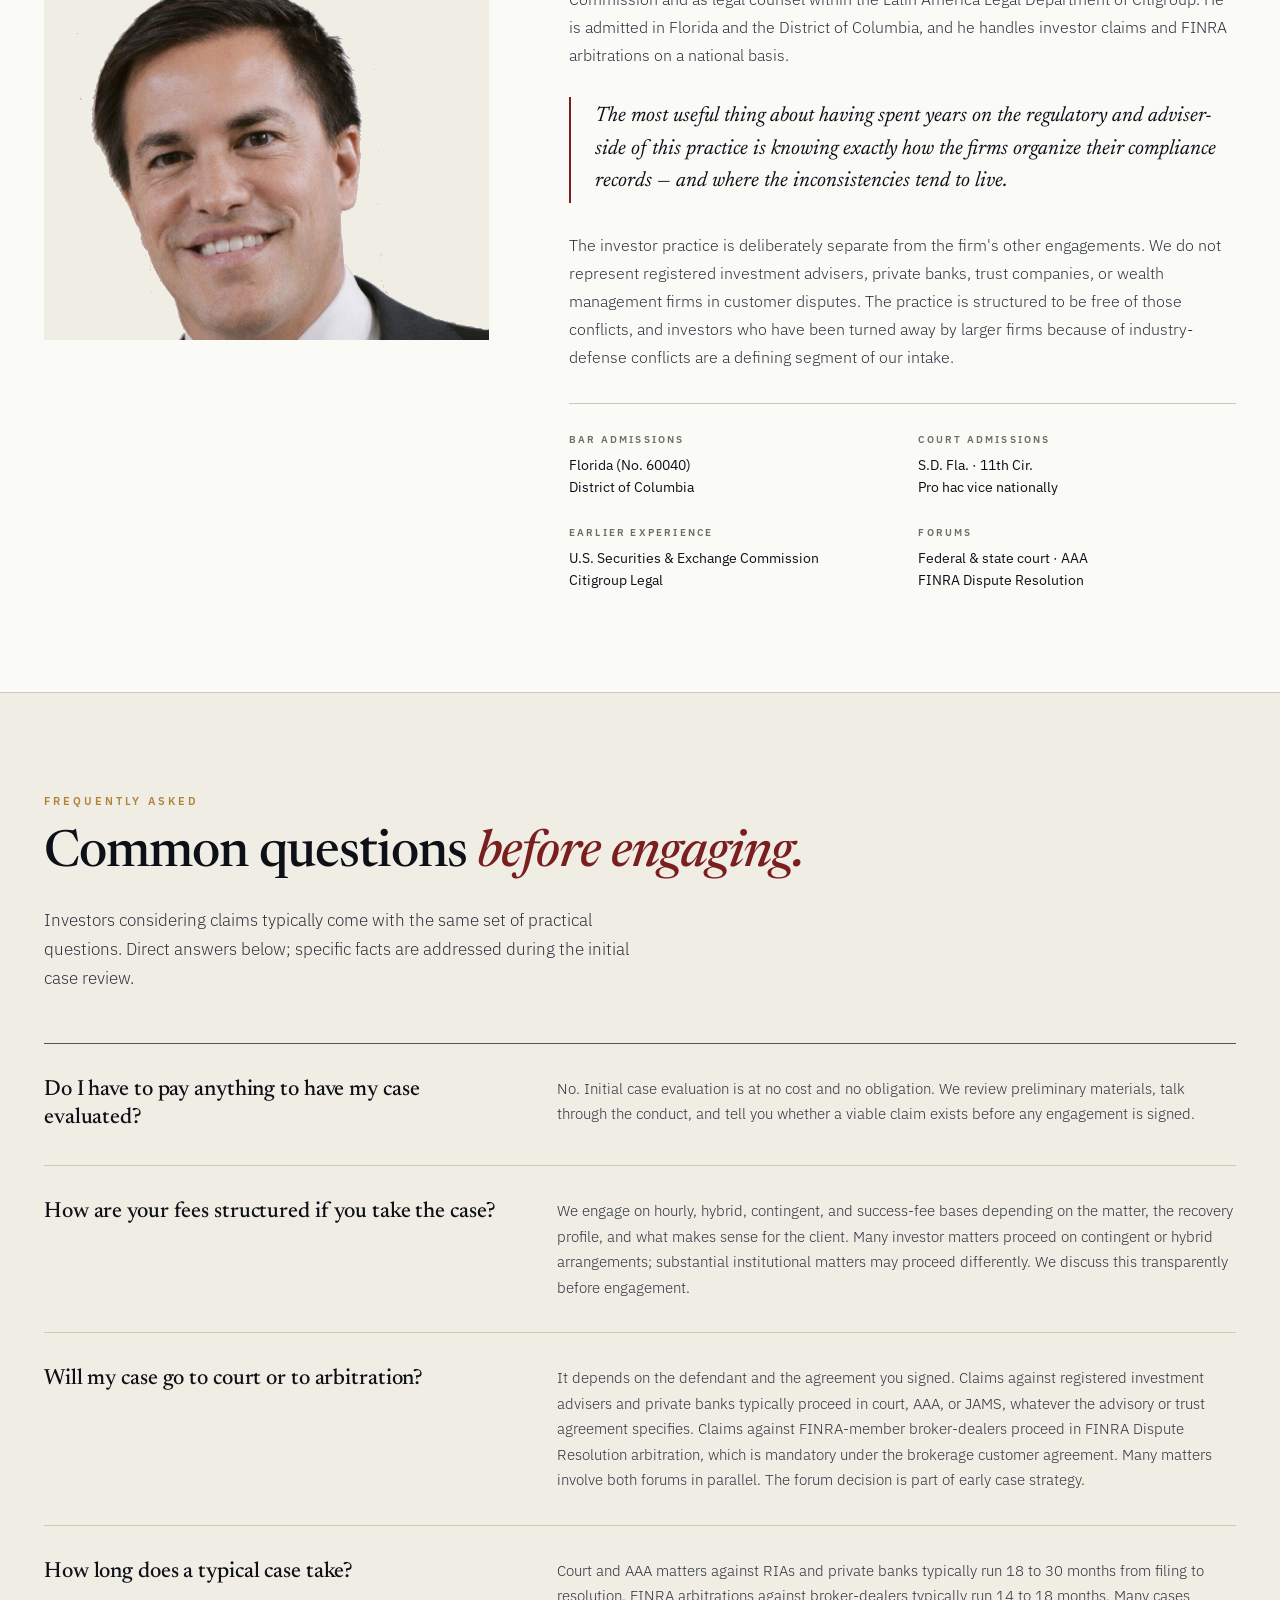
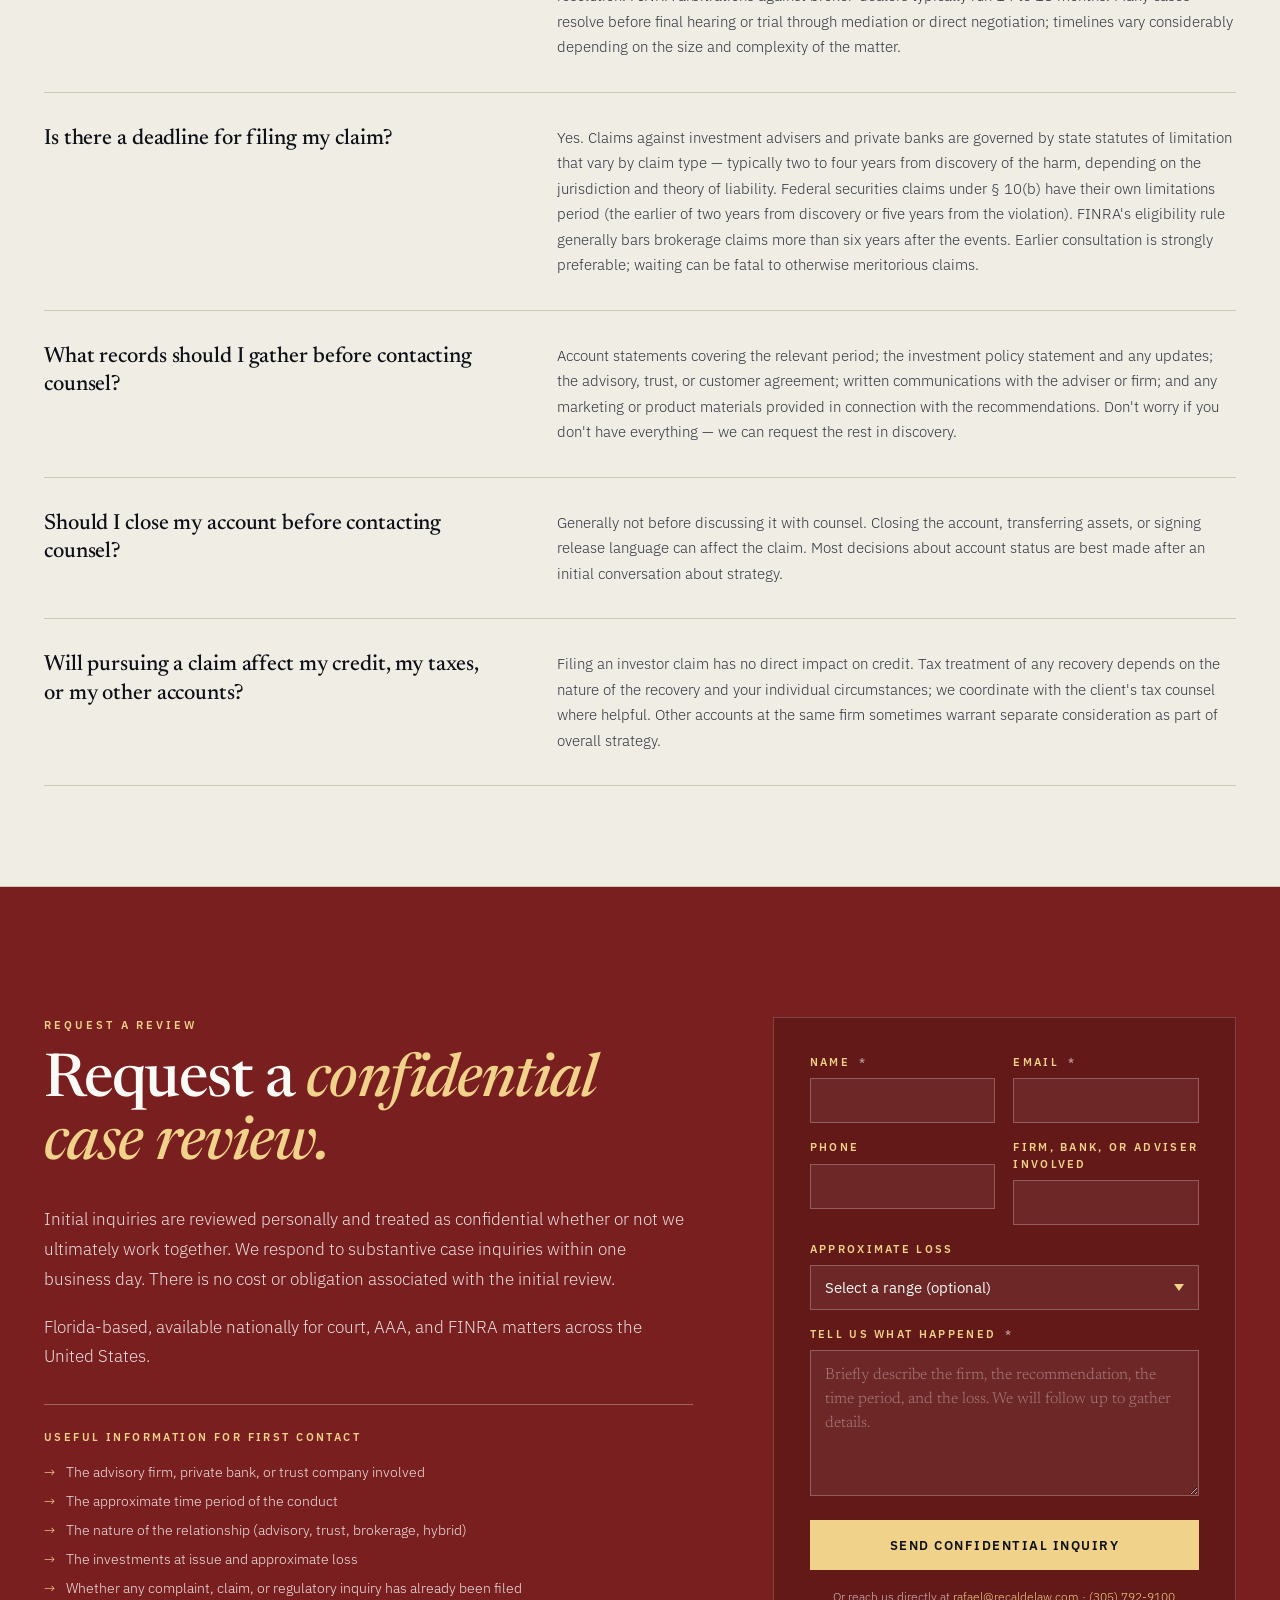
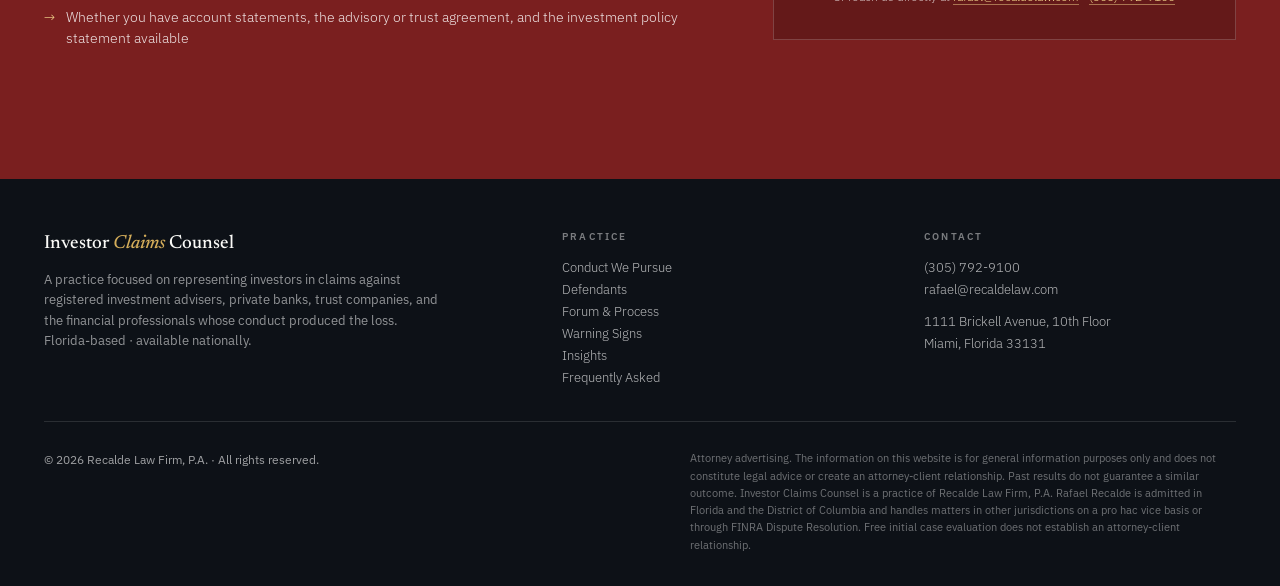
==== commit 669d5588: "Update office address to 1111 Brickell Avenue, 10th Floor Updates the footer office address from 122" ====
--- a/index.html
+++ b/index.html
@@ -10,7 +10,7 @@
 <meta property="og:description" content="Plaintiff-side counsel for investors in claims against registered investment advisers, private banks, trust companies, and the financial professionals who breached the standard of care they owed. Florida-based · available nationally.">
 <meta property="og:type" content="website">
 <meta property="og:url" content="https://investorclaimscounsel.com/">
-<meta property="og:image" content="https://investorclaimscounsel.com/headshot.jpg">
+<meta property="og:image" content="https://investorclaimscounsel.com/headshot.png">
 <meta name="twitter:card" content="summary">
 <meta name="twitter:title" content="Investor Claims Counsel — Investment Adviser, Private Bank & Fiduciary Misconduct">
 <meta name="twitter:description" content="Plaintiff-side counsel for investors in claims against registered investment advisers, private banks, trust companies, and the financial professionals who breached the standard of care they owed. Florida-based · available nationally.">
@@ -358,7 +358,7 @@
   <div class="container">
     <div class="section-eyebrow">Counsel</div>
     <div class="counsel-grid">
-      <div class="portrait"><img src="headshot.jpg" alt="Rafael Recalde"></div>
+      <div class="portrait"><img src="headshot.png" alt="Rafael Recalde"></div>
       <div>
         <h2>Rafael Recalde</h2>
         <p>Rafael leads the practice. He has represented investors, advisers, and financial institutions for over eighteen years across regulatory, transactional, and disputes work, with a focus on securities and investment management matters.</p>
@@ -531,7 +531,7 @@
         <div class="footer-col-label">Contact</div>
         <a href="tel:+13057929100">(305) 792-9100</a>
         <a href="mailto:rafael@recaldelaw.com">rafael@recaldelaw.com</a>
-        <p style="margin-top: 10px;">1221 Brickell Avenue, Suite 900<br>Miami, Florida 33131</p>
+        <p style="margin-top: 10px;">1111 Brickell Avenue, 10th Floor<br>Miami, Florida 33131</p>
       </div>
     </div>
     <div class="footer-bottom">
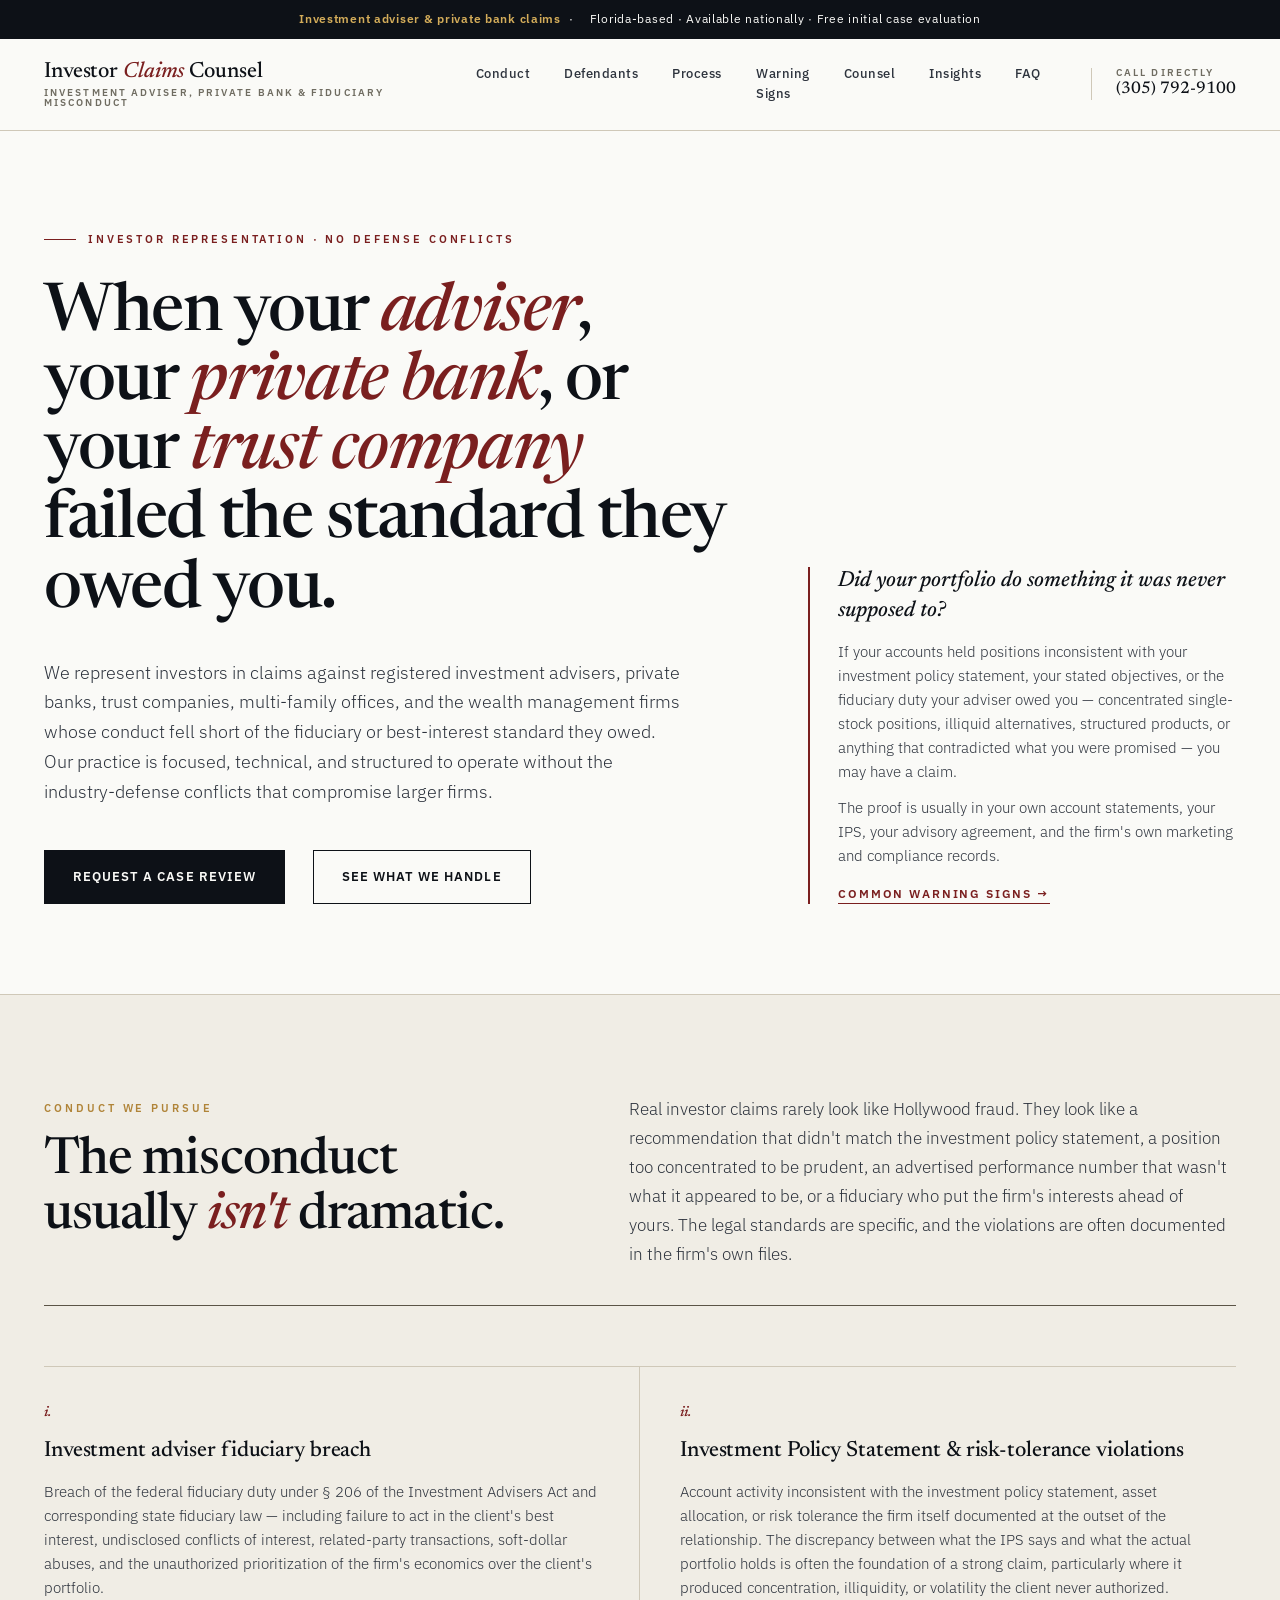
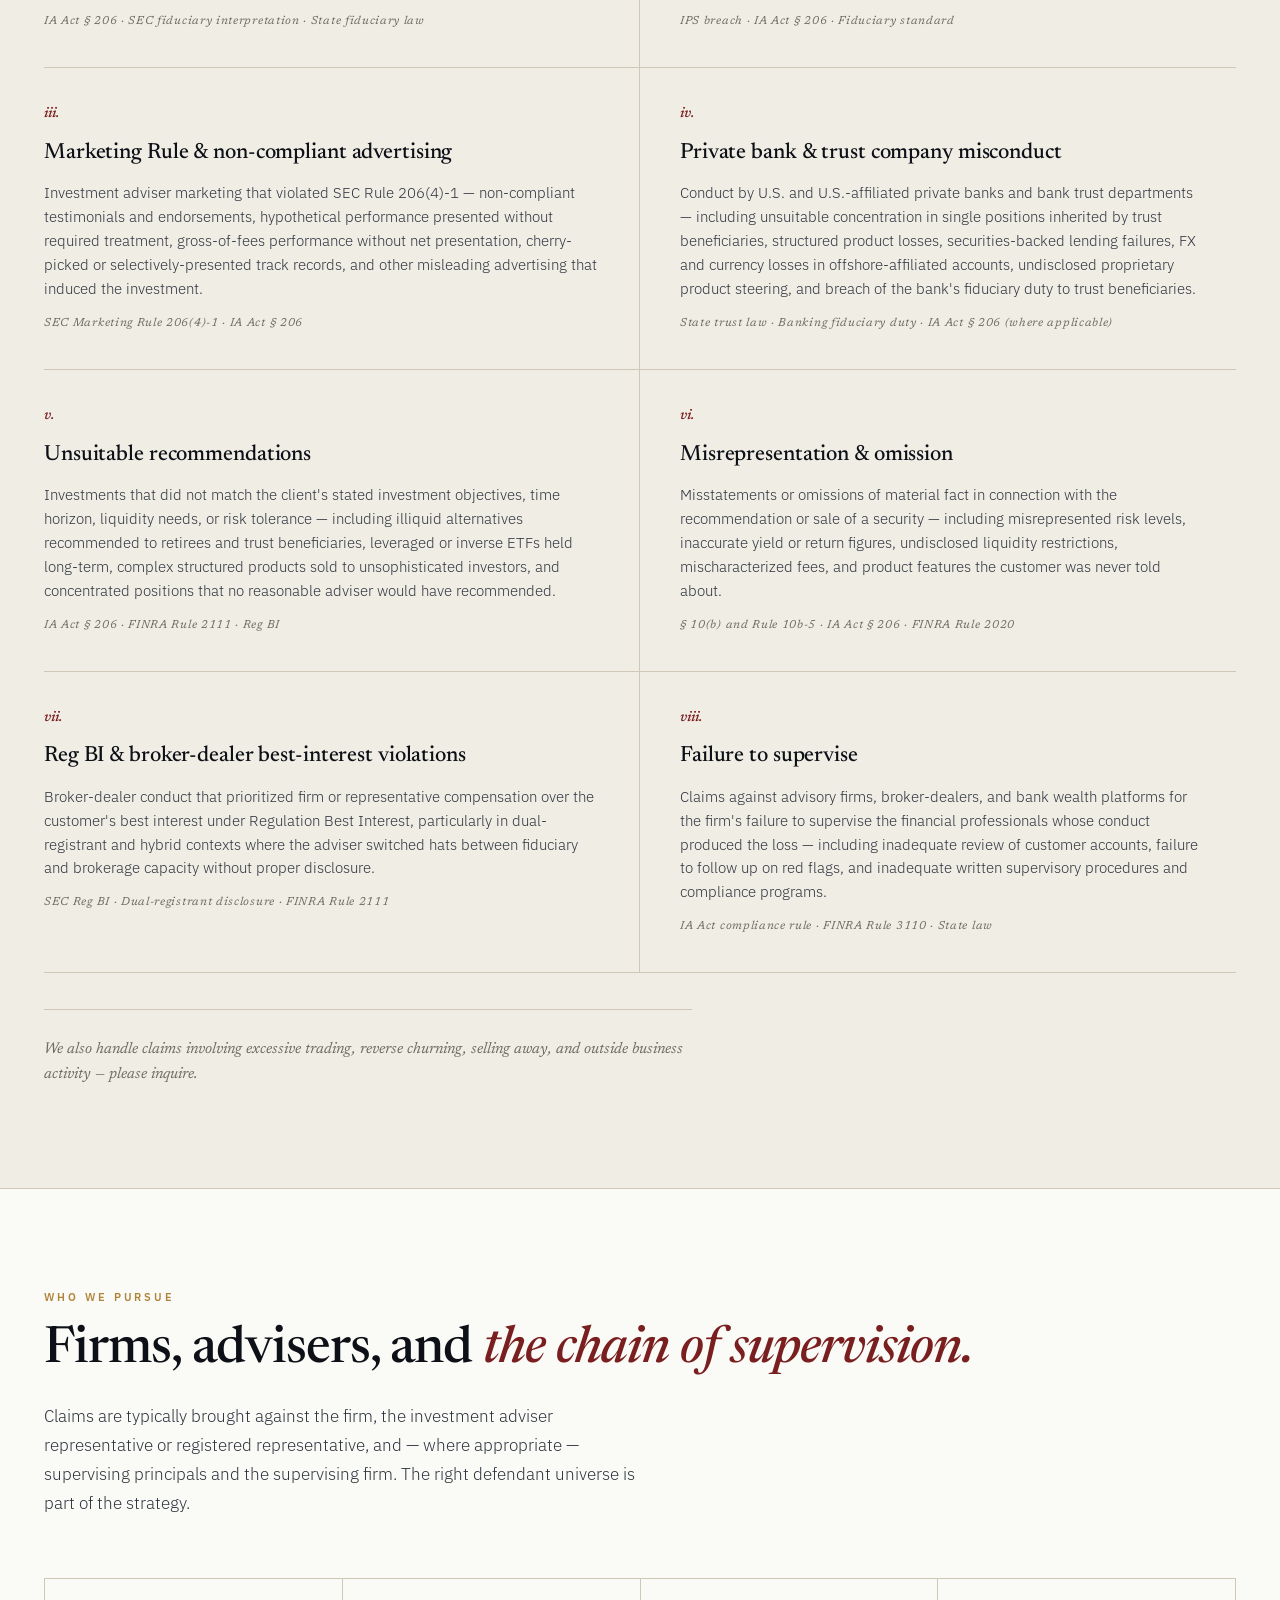
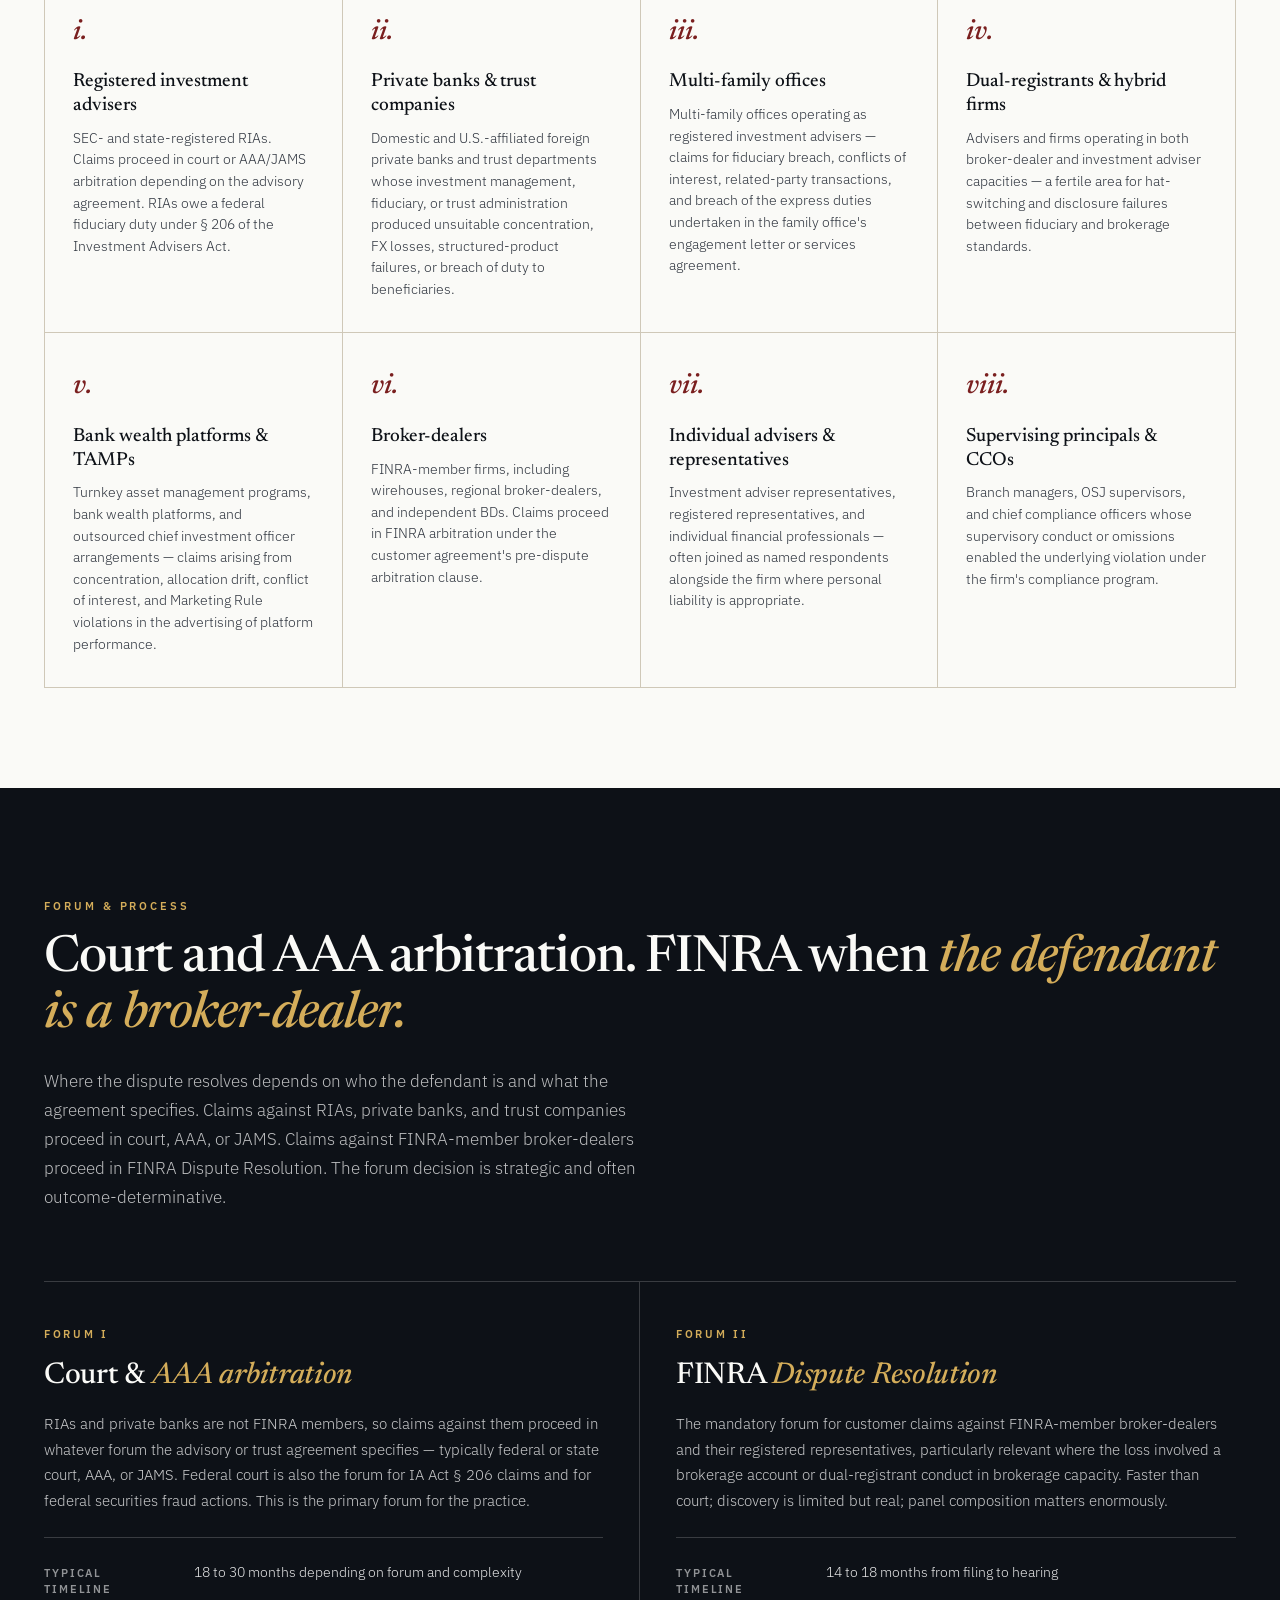
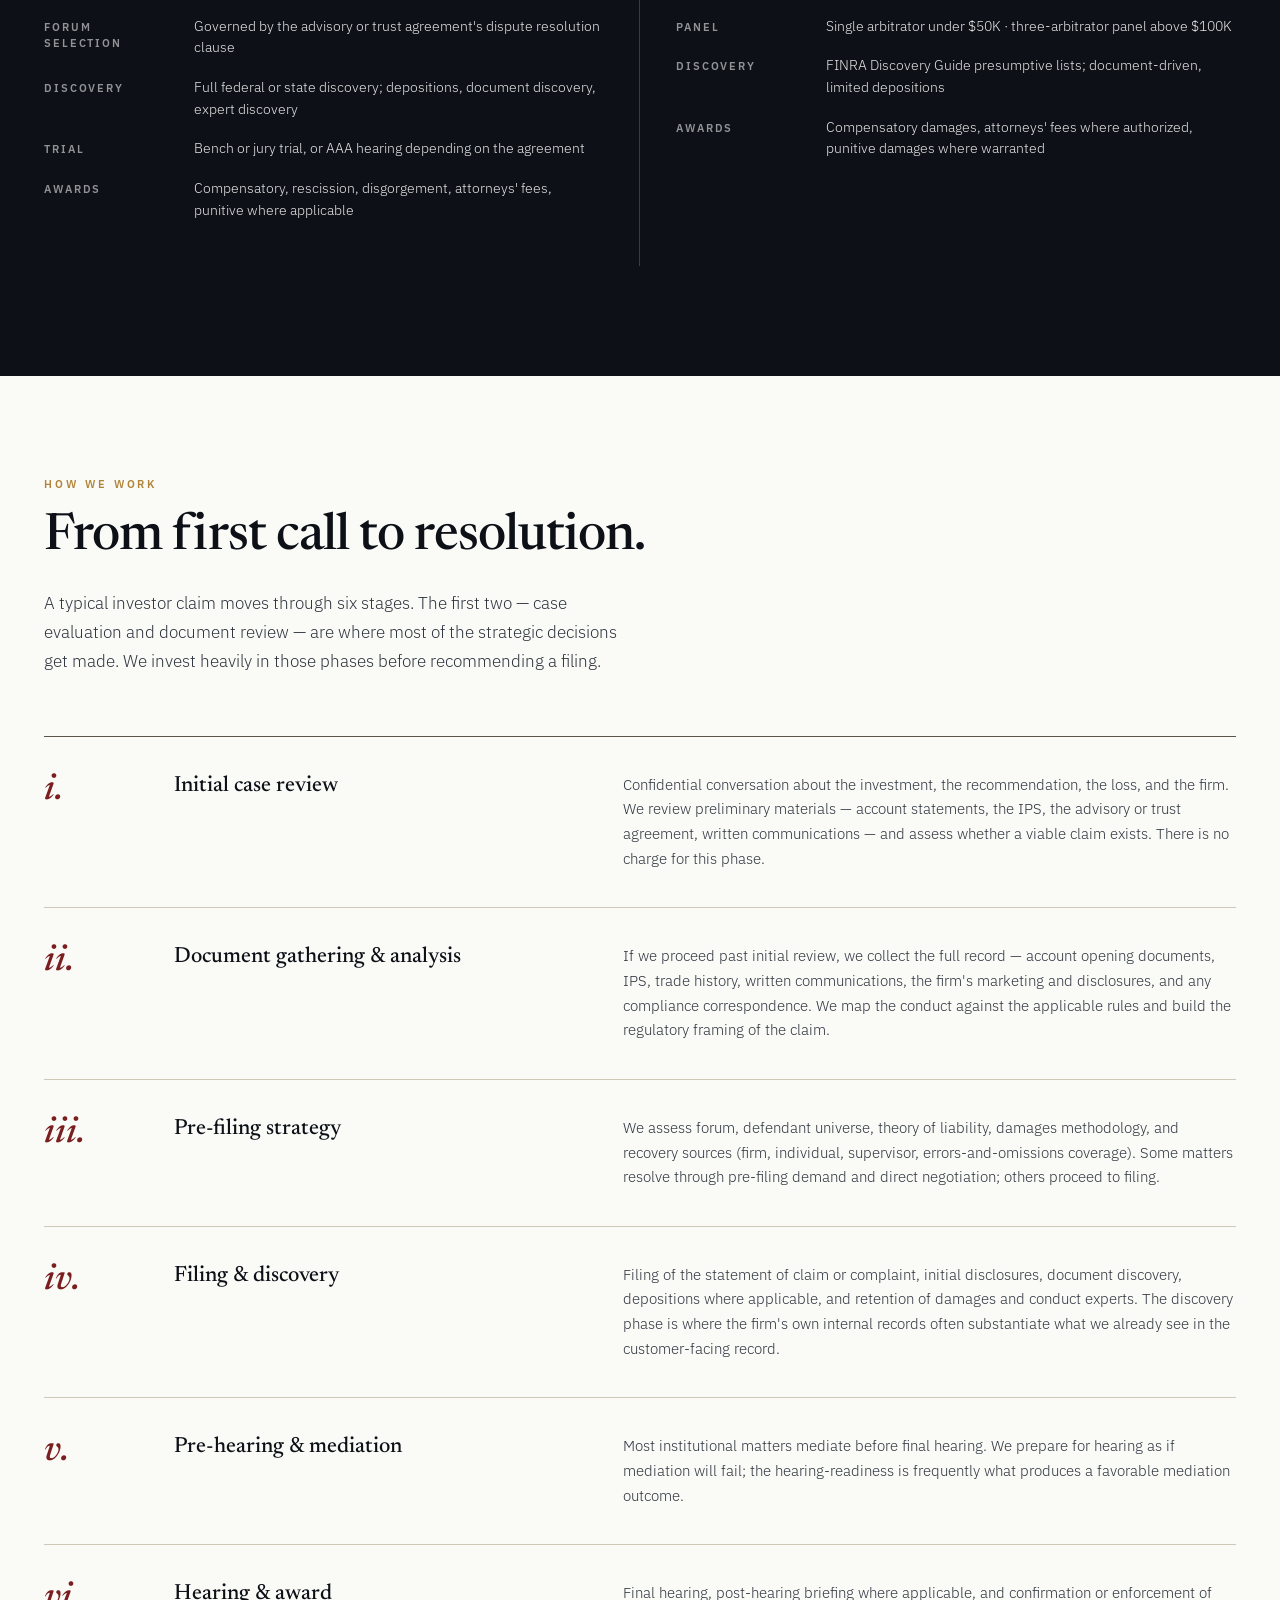
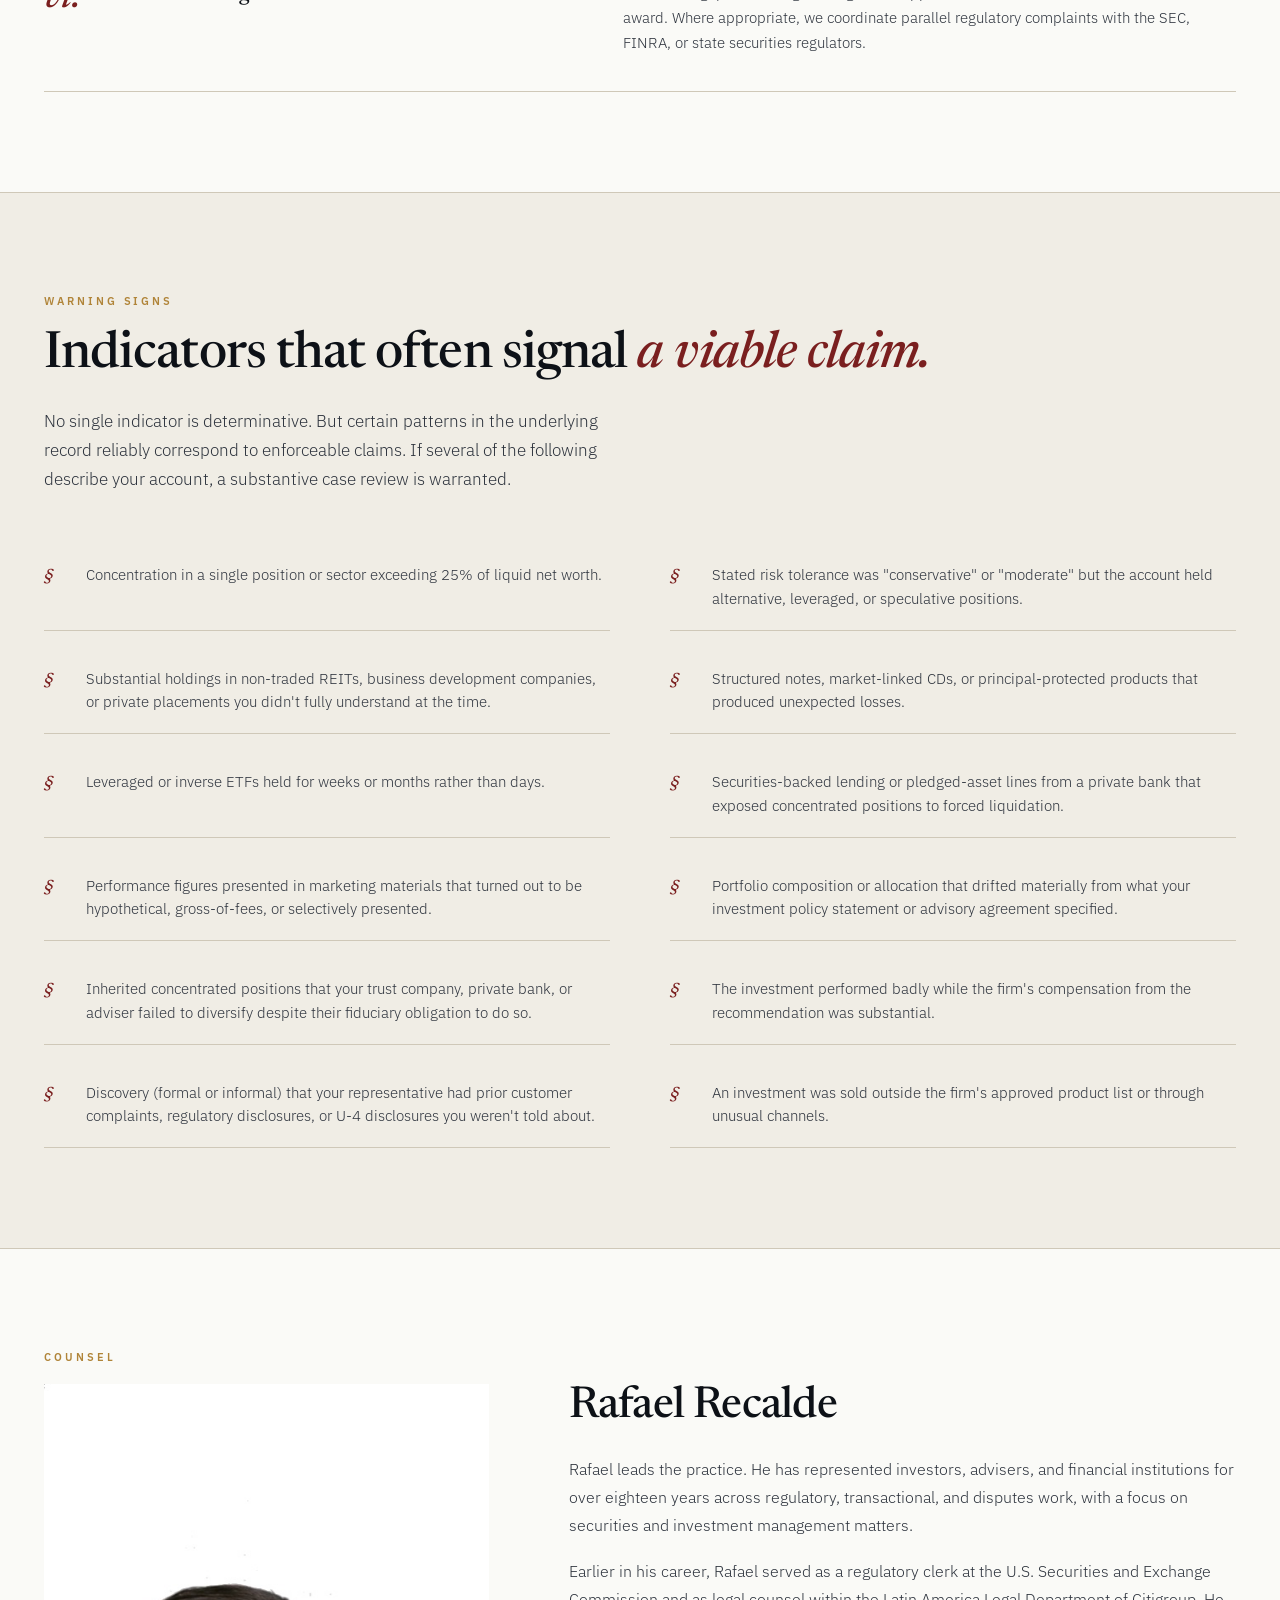
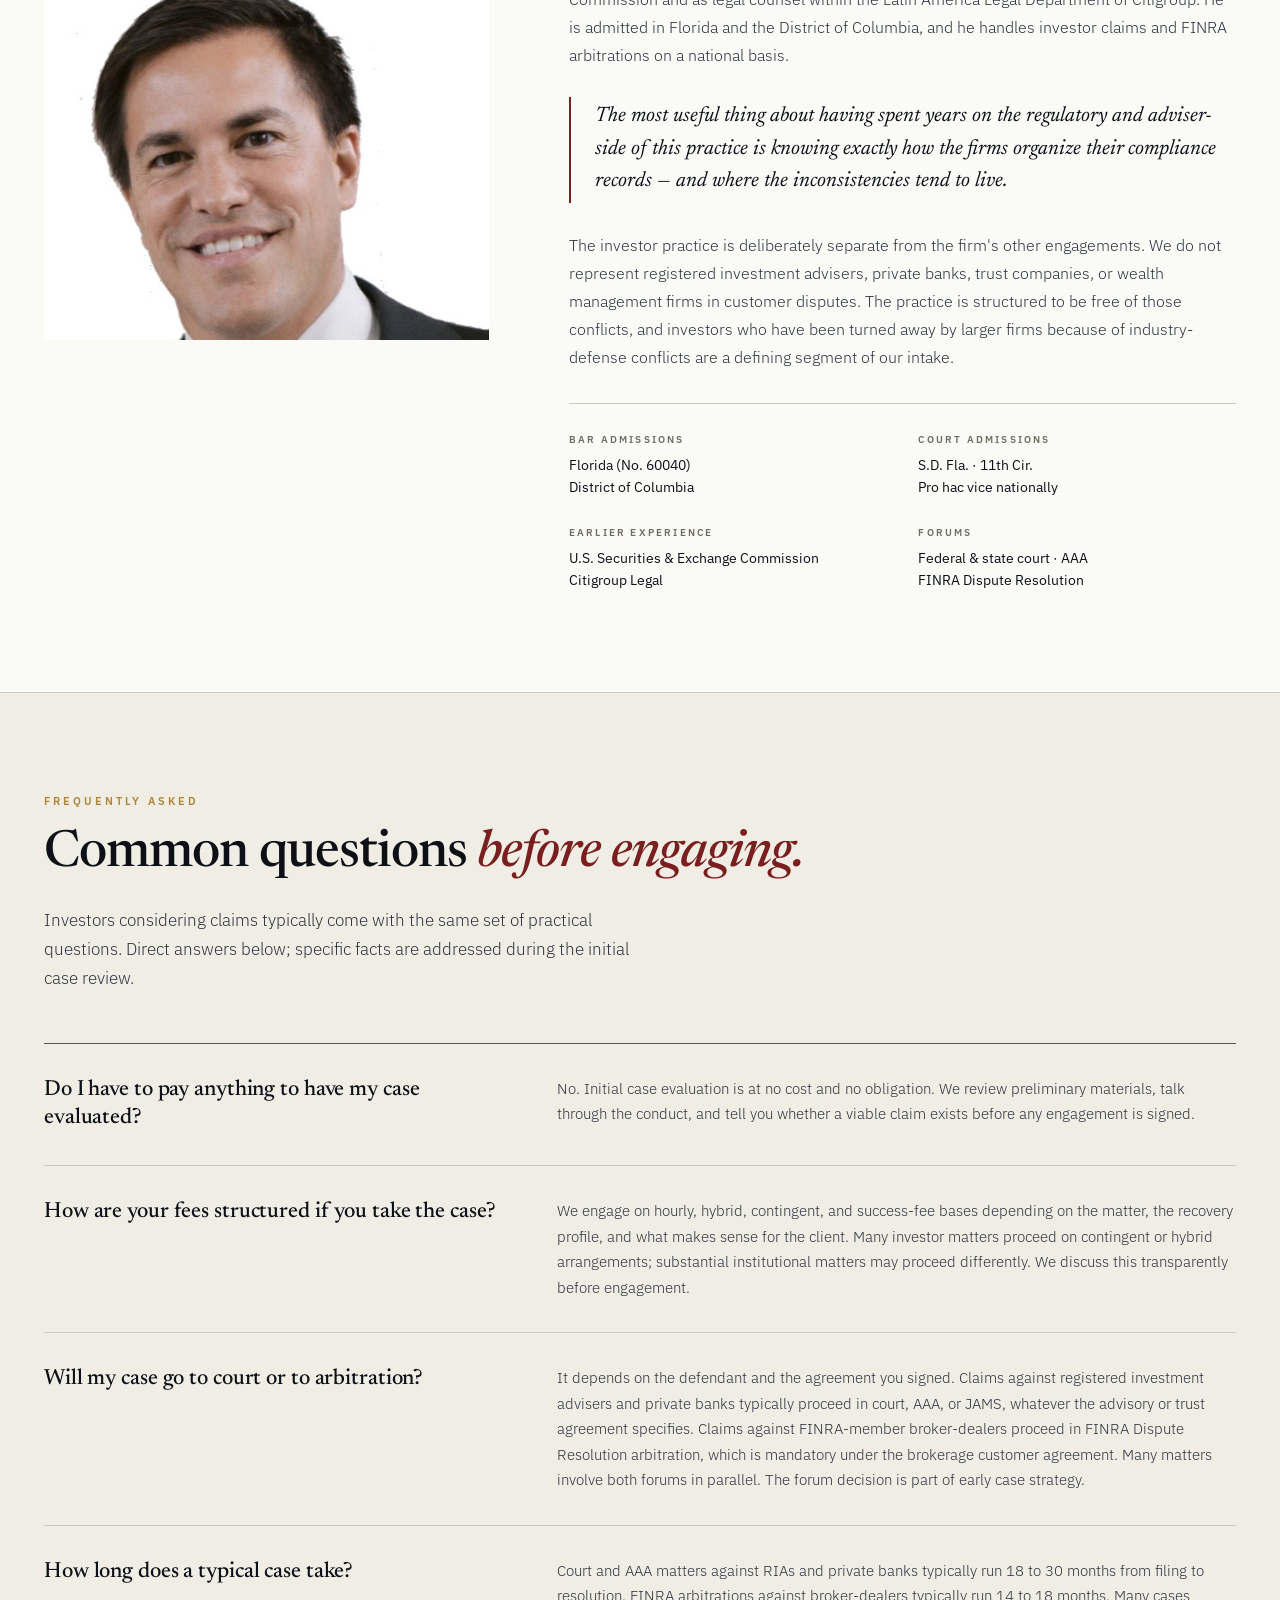
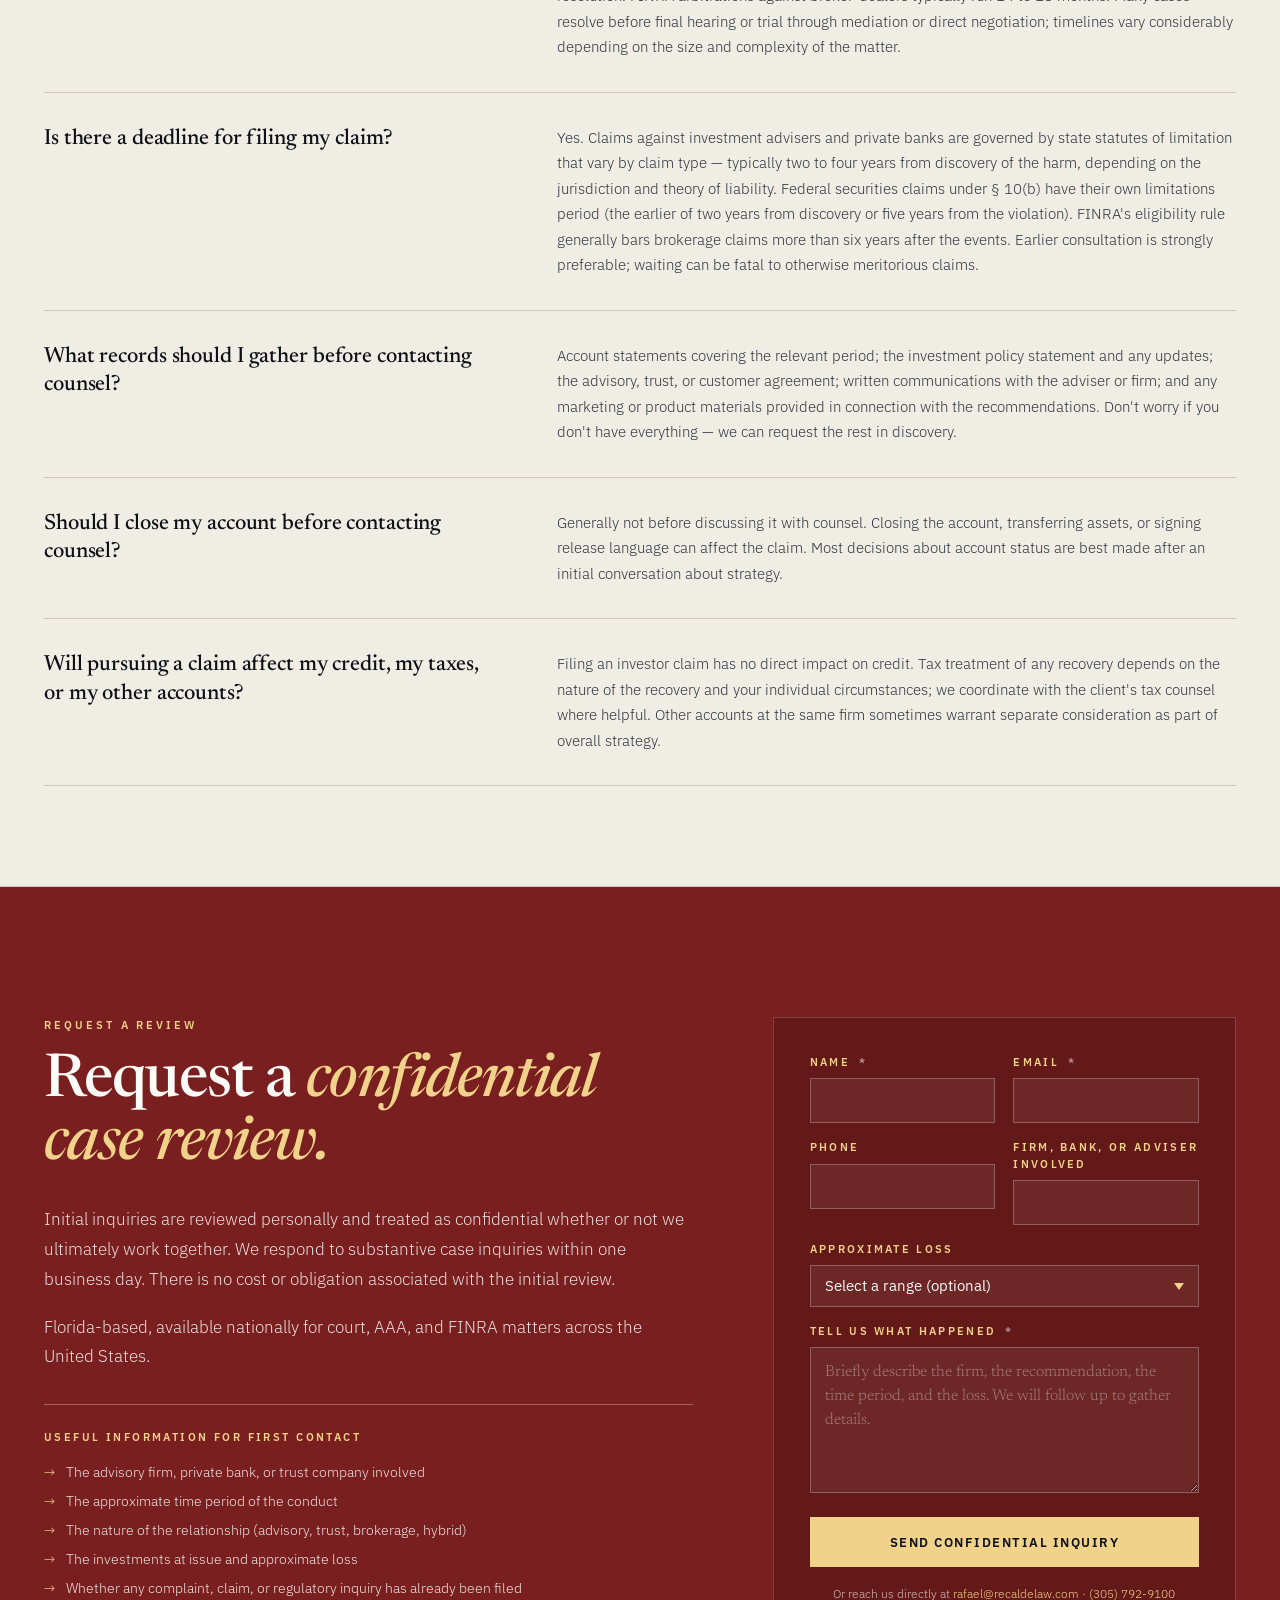
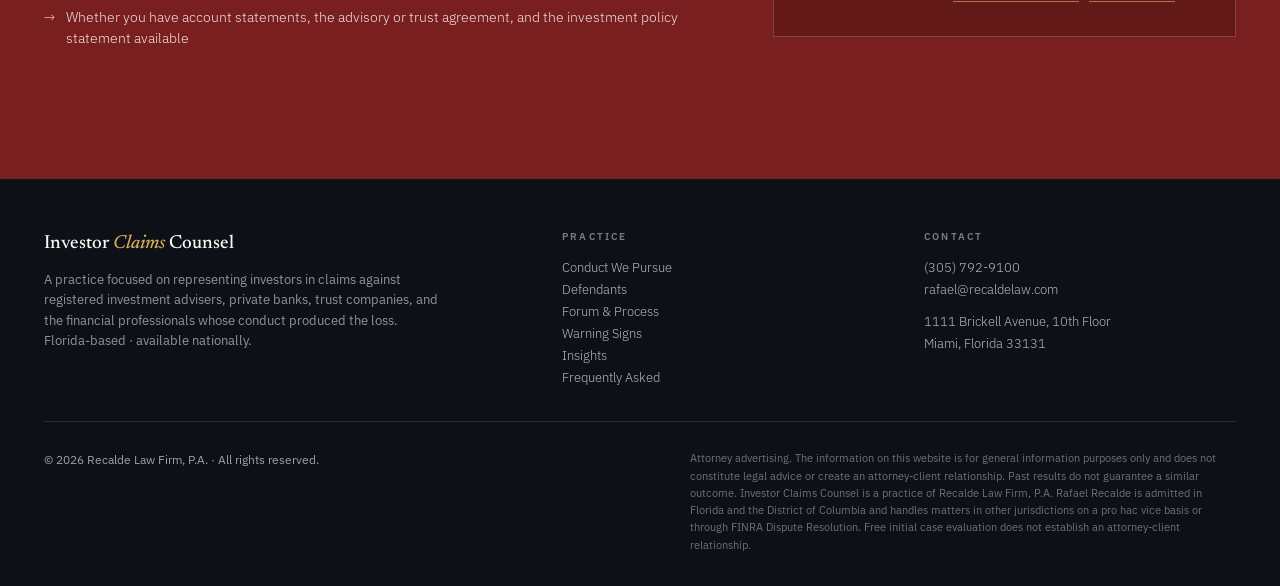
==== commit 419390c7: "SEO foundation: sitemap, robots, structured data, image optimization - Add sitemap.xml (8 URLs) and " ====
--- a/index.html
+++ b/index.html
@@ -10,7 +10,7 @@
 <meta property="og:description" content="Plaintiff-side counsel for investors in claims against registered investment advisers, private banks, trust companies, and the financial professionals who breached the standard of care they owed. Florida-based · available nationally.">
 <meta property="og:type" content="website">
 <meta property="og:url" content="https://investorclaimscounsel.com/">
-<meta property="og:image" content="https://investorclaimscounsel.com/headshot.png">
+<meta property="og:image" content="https://investorclaimscounsel.com/headshot.jpg">
 <meta name="twitter:card" content="summary">
 <meta name="twitter:title" content="Investor Claims Counsel — Investment Adviser, Private Bank & Fiduciary Misconduct">
 <meta name="twitter:description" content="Plaintiff-side counsel for investors in claims against registered investment advisers, private banks, trust companies, and the financial professionals who breached the standard of care they owed. Florida-based · available nationally.">
@@ -19,6 +19,104 @@
 <link rel="preconnect" href="https://fonts.gstatic.com" crossorigin>
 <link href="https://fonts.googleapis.com/css2?family=Newsreader:ital,wght@0,400;0,500;0,600;1,400;1,500&family=IBM+Plex+Sans:wght@300;400;500;600&display=swap" rel="stylesheet">
 <link rel="stylesheet" href="style.css">
+
+<!-- ================== STRUCTURED DATA ================== -->
+<script type="application/ld+json">
+{
+  "@context": "https://schema.org",
+  "@graph": [
+    {
+      "@type": "LegalService",
+      "@id": "https://investorclaimscounsel.com/#practice",
+      "name": "Investor Claims Counsel",
+      "description": "Plaintiff-side counsel representing investors in claims against registered investment advisers, private banks, trust companies, and broker-dealers for fiduciary breach, unsuitable investments, and misrepresentation.",
+      "url": "https://investorclaimscounsel.com/",
+      "telephone": "+1-305-792-9100",
+      "email": "rafael@recaldelaw.com",
+      "image": "https://investorclaimscounsel.com/headshot.jpg",
+      "priceRange": "Contingent, hybrid, and hourly engagements",
+      "areaServed": "US",
+      "address": {
+        "@type": "PostalAddress",
+        "streetAddress": "1111 Brickell Avenue, 10th Floor",
+        "addressLocality": "Miami",
+        "addressRegion": "FL",
+        "postalCode": "33131",
+        "addressCountry": "US"
+      },
+      "founder": { "@id": "https://investorclaimscounsel.com/#rafael" },
+      "knowsAbout": [
+        "Investment adviser fiduciary breach",
+        "FINRA arbitration",
+        "Unsuitable investment recommendations",
+        "Regulation Best Interest violations",
+        "Private bank and trust company misconduct",
+        "Securities fraud"
+      ]
+    },
+    {
+      "@type": "Attorney",
+      "@id": "https://investorclaimscounsel.com/#rafael",
+      "name": "Rafael Recalde",
+      "jobTitle": "Attorney",
+      "image": "https://investorclaimscounsel.com/headshot.jpg",
+      "telephone": "+1-305-792-9100",
+      "email": "rafael@recaldelaw.com",
+      "worksFor": { "@id": "https://investorclaimscounsel.com/#practice" },
+      "areaServed": "US",
+      "address": {
+        "@type": "PostalAddress",
+        "streetAddress": "1111 Brickell Avenue, 10th Floor",
+        "addressLocality": "Miami",
+        "addressRegion": "FL",
+        "postalCode": "33131",
+        "addressCountry": "US"
+      }
+    },
+    {
+      "@type": "FAQPage",
+      "@id": "https://investorclaimscounsel.com/#faq",
+      "mainEntity": [
+        {
+          "@type": "Question",
+          "name": "Do I have to pay anything to have my case evaluated?",
+          "acceptedAnswer": { "@type": "Answer", "text": "No. Initial case evaluation is at no cost and no obligation. We review preliminary materials, talk through the conduct, and tell you whether a viable claim exists before any engagement is signed." }
+        },
+        {
+          "@type": "Question",
+          "name": "How are your fees structured if you take the case?",
+          "acceptedAnswer": { "@type": "Answer", "text": "We engage on hourly, hybrid, contingent, and success-fee bases depending on the matter, the recovery profile, and what makes sense for the client. Many investor matters proceed on contingent or hybrid arrangements. We discuss this transparently before engagement." }
+        },
+        {
+          "@type": "Question",
+          "name": "Will my case go to court or to arbitration?",
+          "acceptedAnswer": { "@type": "Answer", "text": "It depends on the defendant and the agreement you signed. Claims against registered investment advisers and private banks typically proceed in court, AAA, or JAMS. Claims against FINRA-member broker-dealers proceed in FINRA Dispute Resolution arbitration, which is mandatory under the brokerage customer agreement." }
+        },
+        {
+          "@type": "Question",
+          "name": "How long does a typical case take?",
+          "acceptedAnswer": { "@type": "Answer", "text": "Court and AAA matters against RIAs and private banks typically run 18 to 30 months from filing to resolution. FINRA arbitrations against broker-dealers typically run 14 to 18 months. Many cases resolve before final hearing through mediation or direct negotiation." }
+        },
+        {
+          "@type": "Question",
+          "name": "Is there a deadline for filing my investor claim?",
+          "acceptedAnswer": { "@type": "Answer", "text": "Yes. Claims against investment advisers and private banks are governed by state statutes of limitation that vary by claim type, typically two to four years from discovery of the harm. Federal securities claims under Section 10(b) have their own period. FINRA's eligibility rule generally bars brokerage claims more than six years after the events. Earlier consultation is strongly preferable." }
+        },
+        {
+          "@type": "Question",
+          "name": "What records should I gather before contacting counsel?",
+          "acceptedAnswer": { "@type": "Answer", "text": "Account statements covering the relevant period; the investment policy statement and any updates; the advisory, trust, or customer agreement; written communications with the adviser or firm; and any marketing or product materials. Don't worry if you don't have everything — the rest can be requested in discovery." }
+        },
+        {
+          "@type": "Question",
+          "name": "Should I close my account before contacting counsel?",
+          "acceptedAnswer": { "@type": "Answer", "text": "Generally not before discussing it with counsel. Closing the account, transferring assets, or signing release language can affect the claim. Most decisions about account status are best made after an initial conversation about strategy." }
+        }
+      ]
+    }
+  ]
+}
+</script>
 </head>
 <body>
 
@@ -358,7 +456,7 @@
   <div class="container">
     <div class="section-eyebrow">Counsel</div>
     <div class="counsel-grid">
-      <div class="portrait"><img src="headshot.png" alt="Rafael Recalde"></div>
+      <div class="portrait"><img src="headshot.jpg" width="533" height="800" loading="lazy" alt="Rafael Recalde, investor claims attorney, Miami"></div>
       <div>
         <h2>Rafael Recalde</h2>
         <p>Rafael leads the practice. He has represented investors, advisers, and financial institutions for over eighteen years across regulatory, transactional, and disputes work, with a focus on securities and investment management matters.</p>
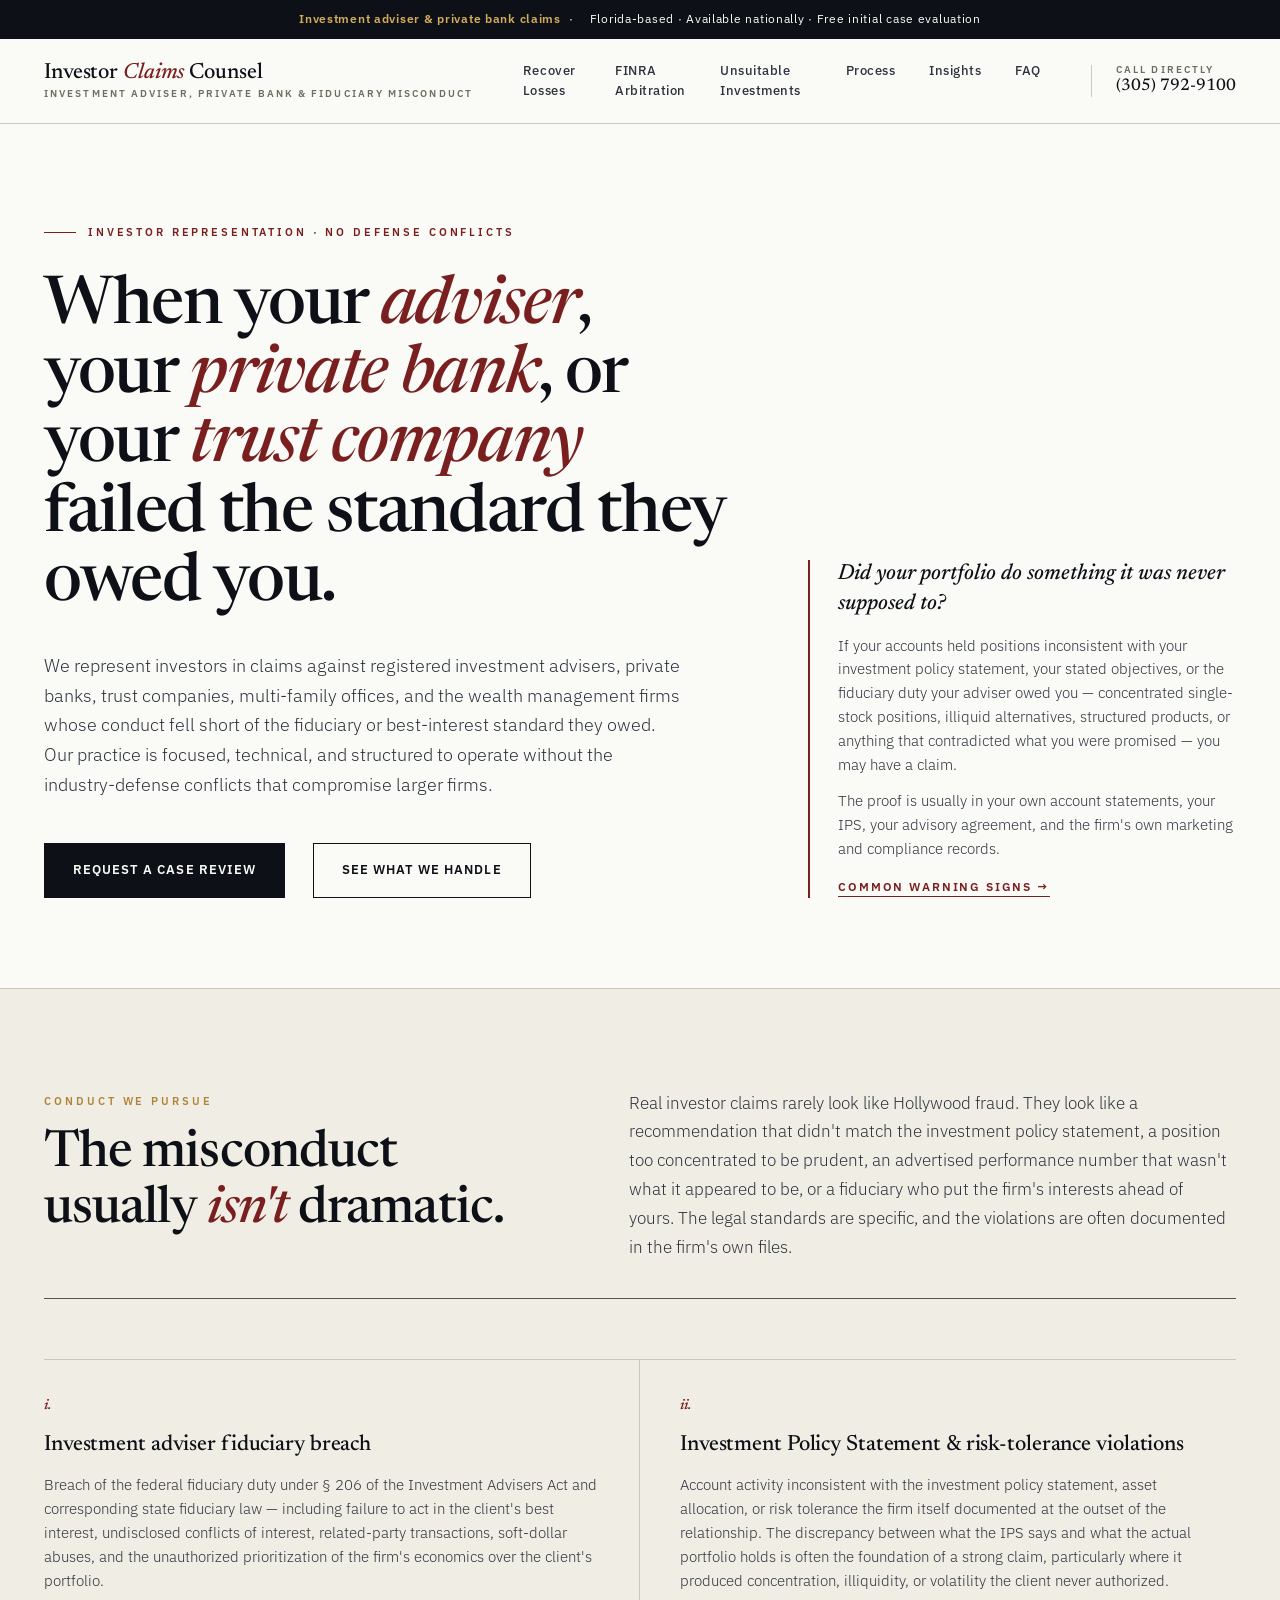
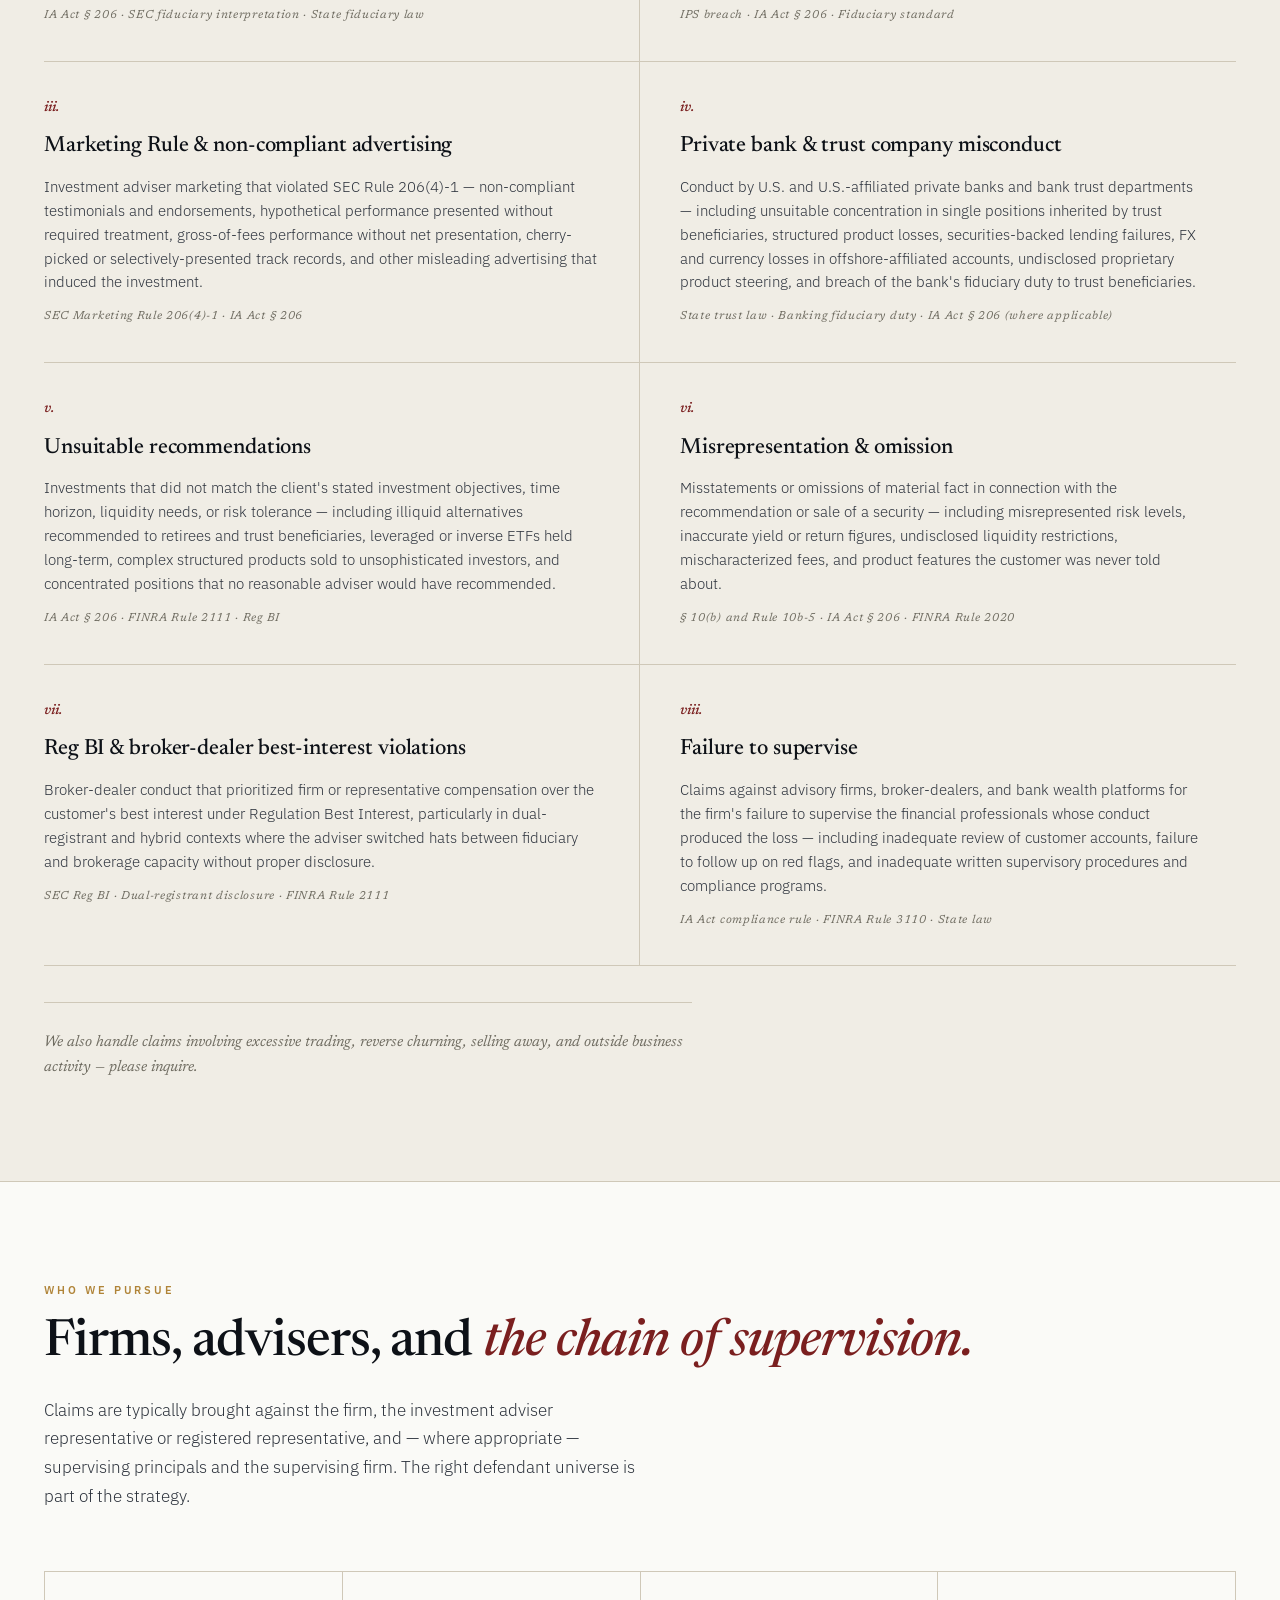
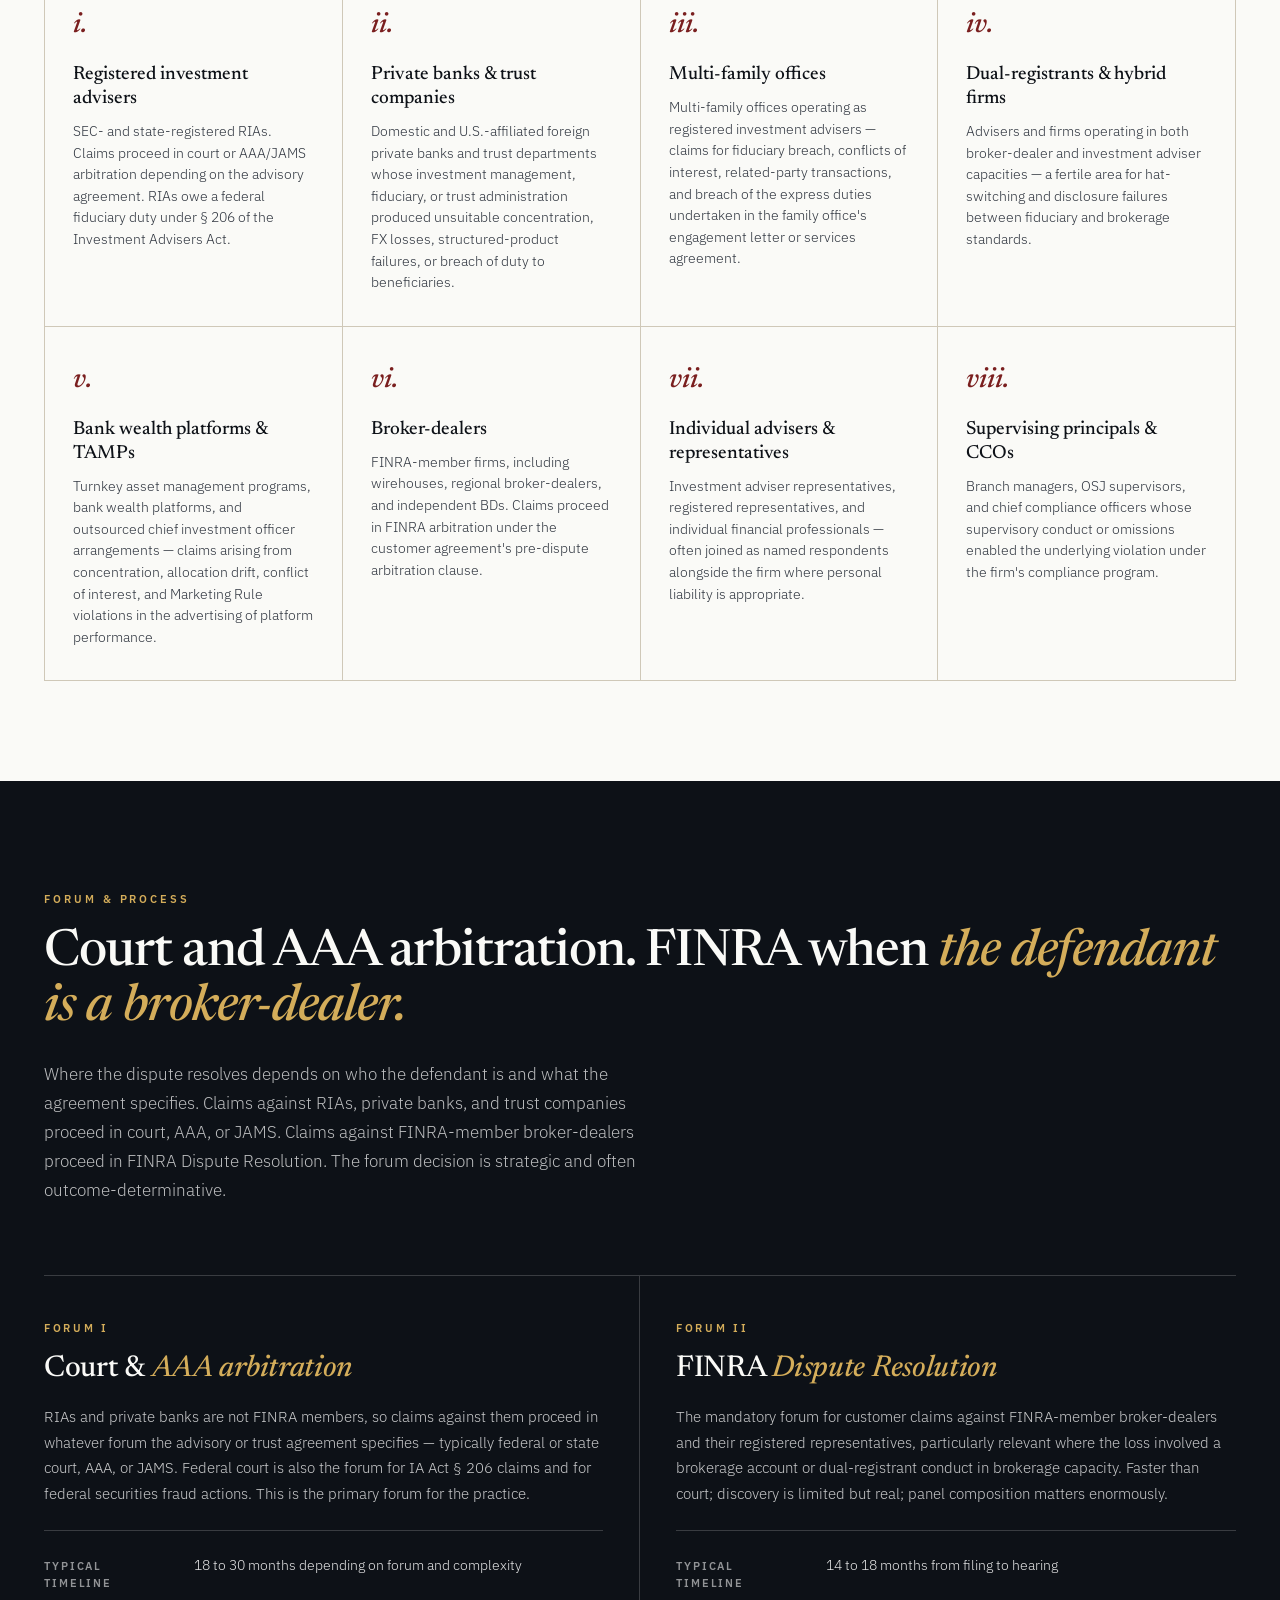
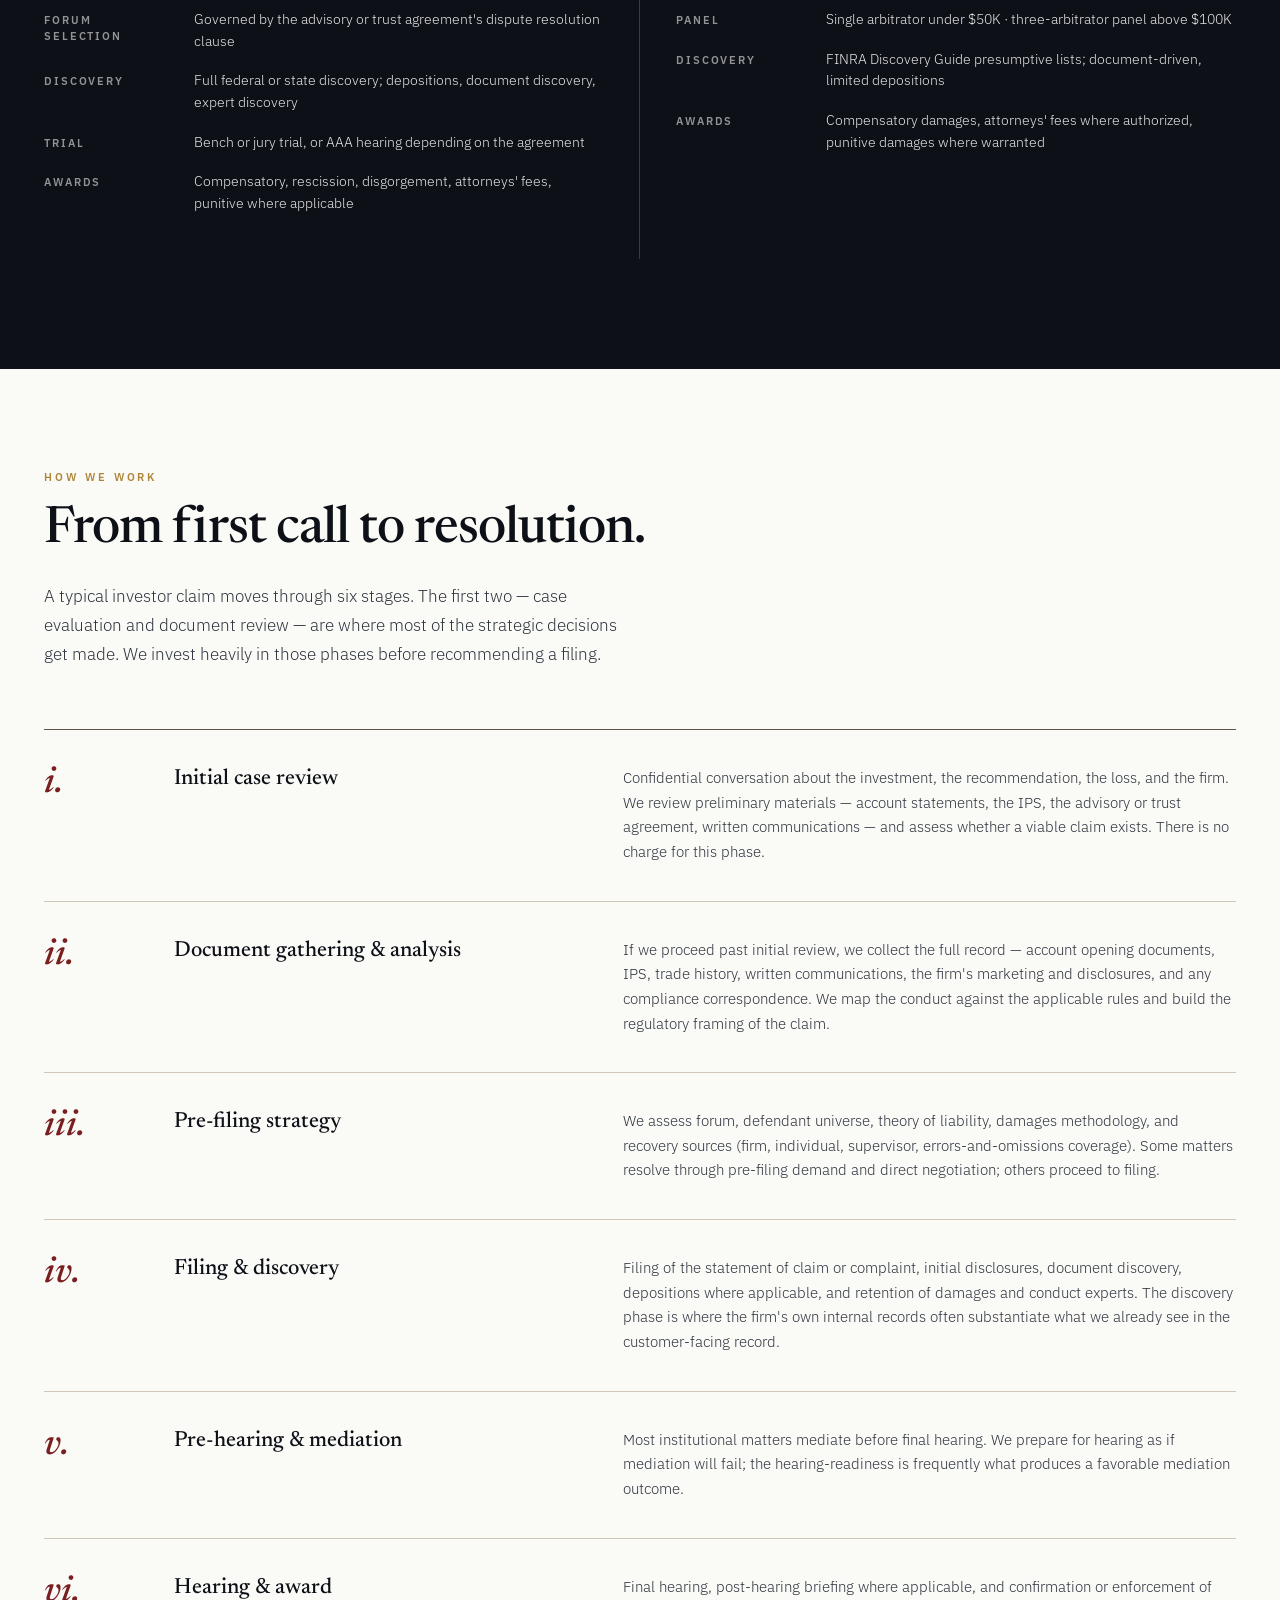
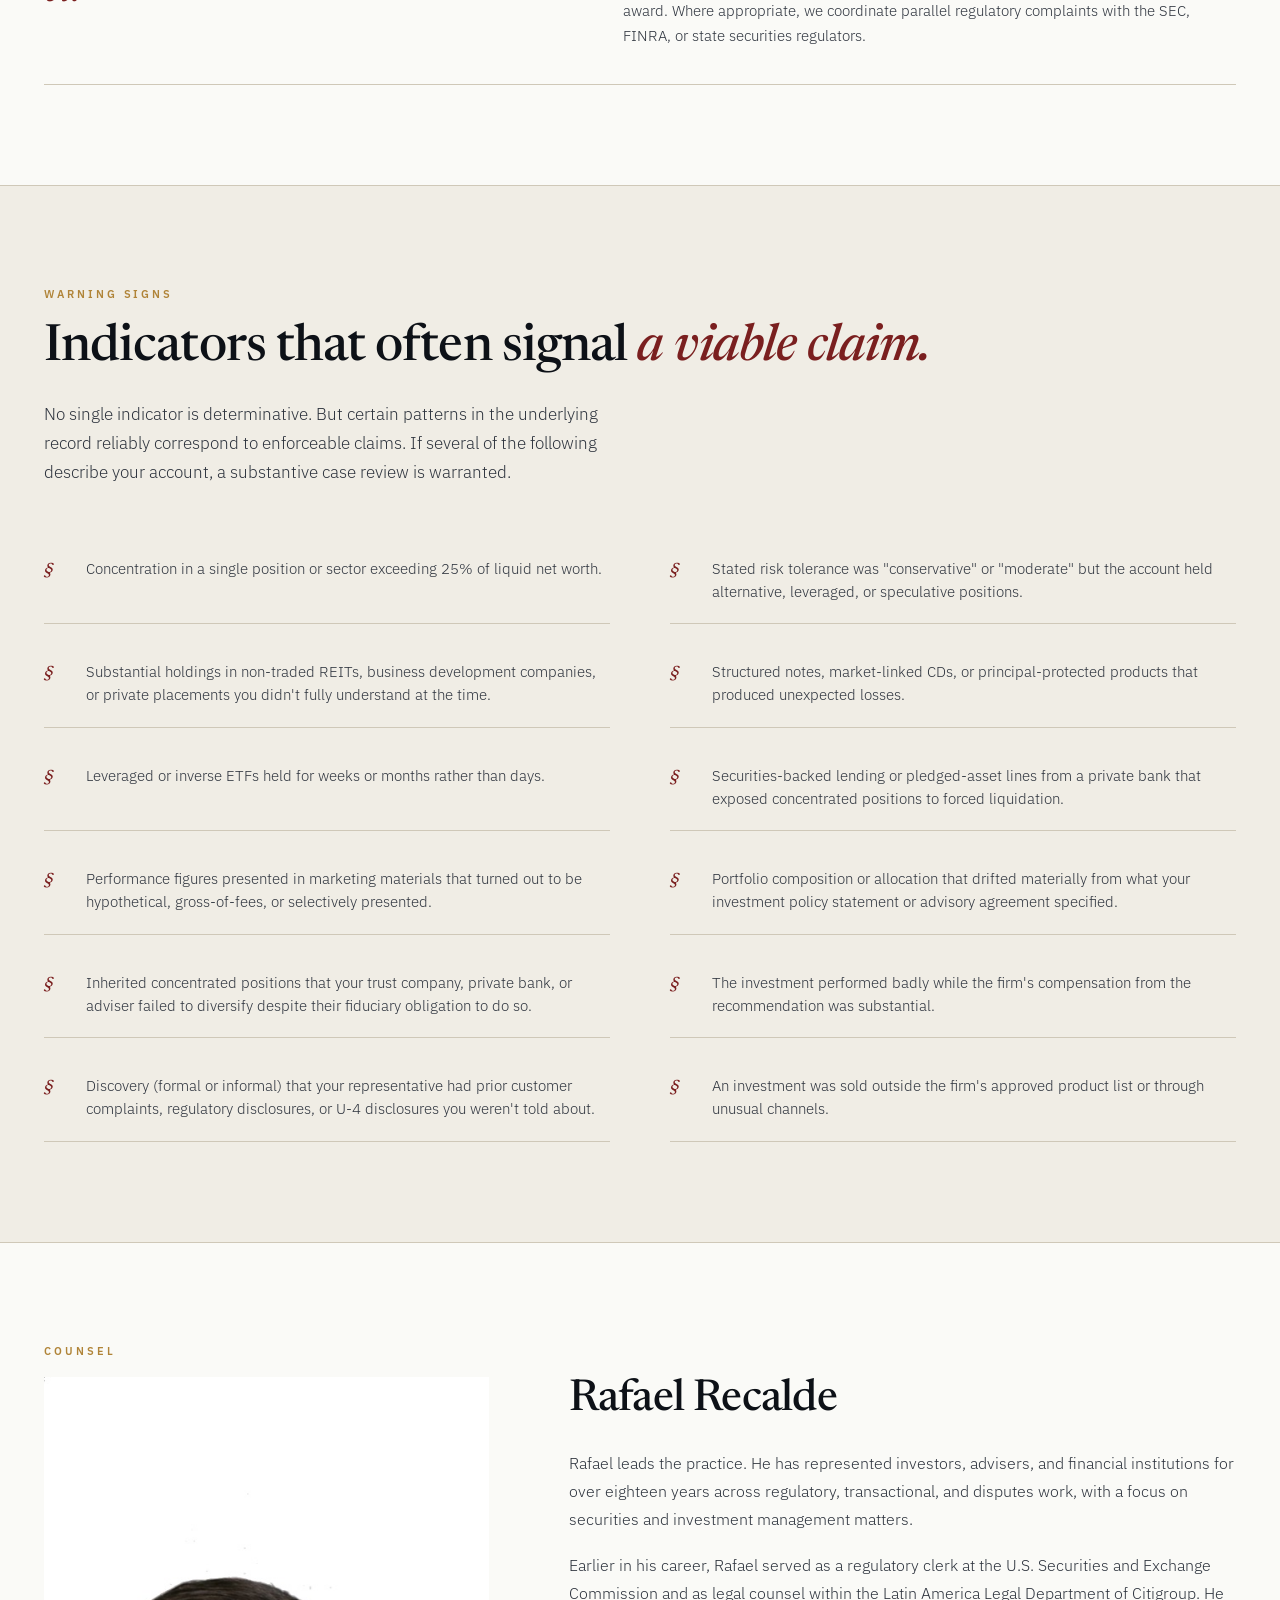
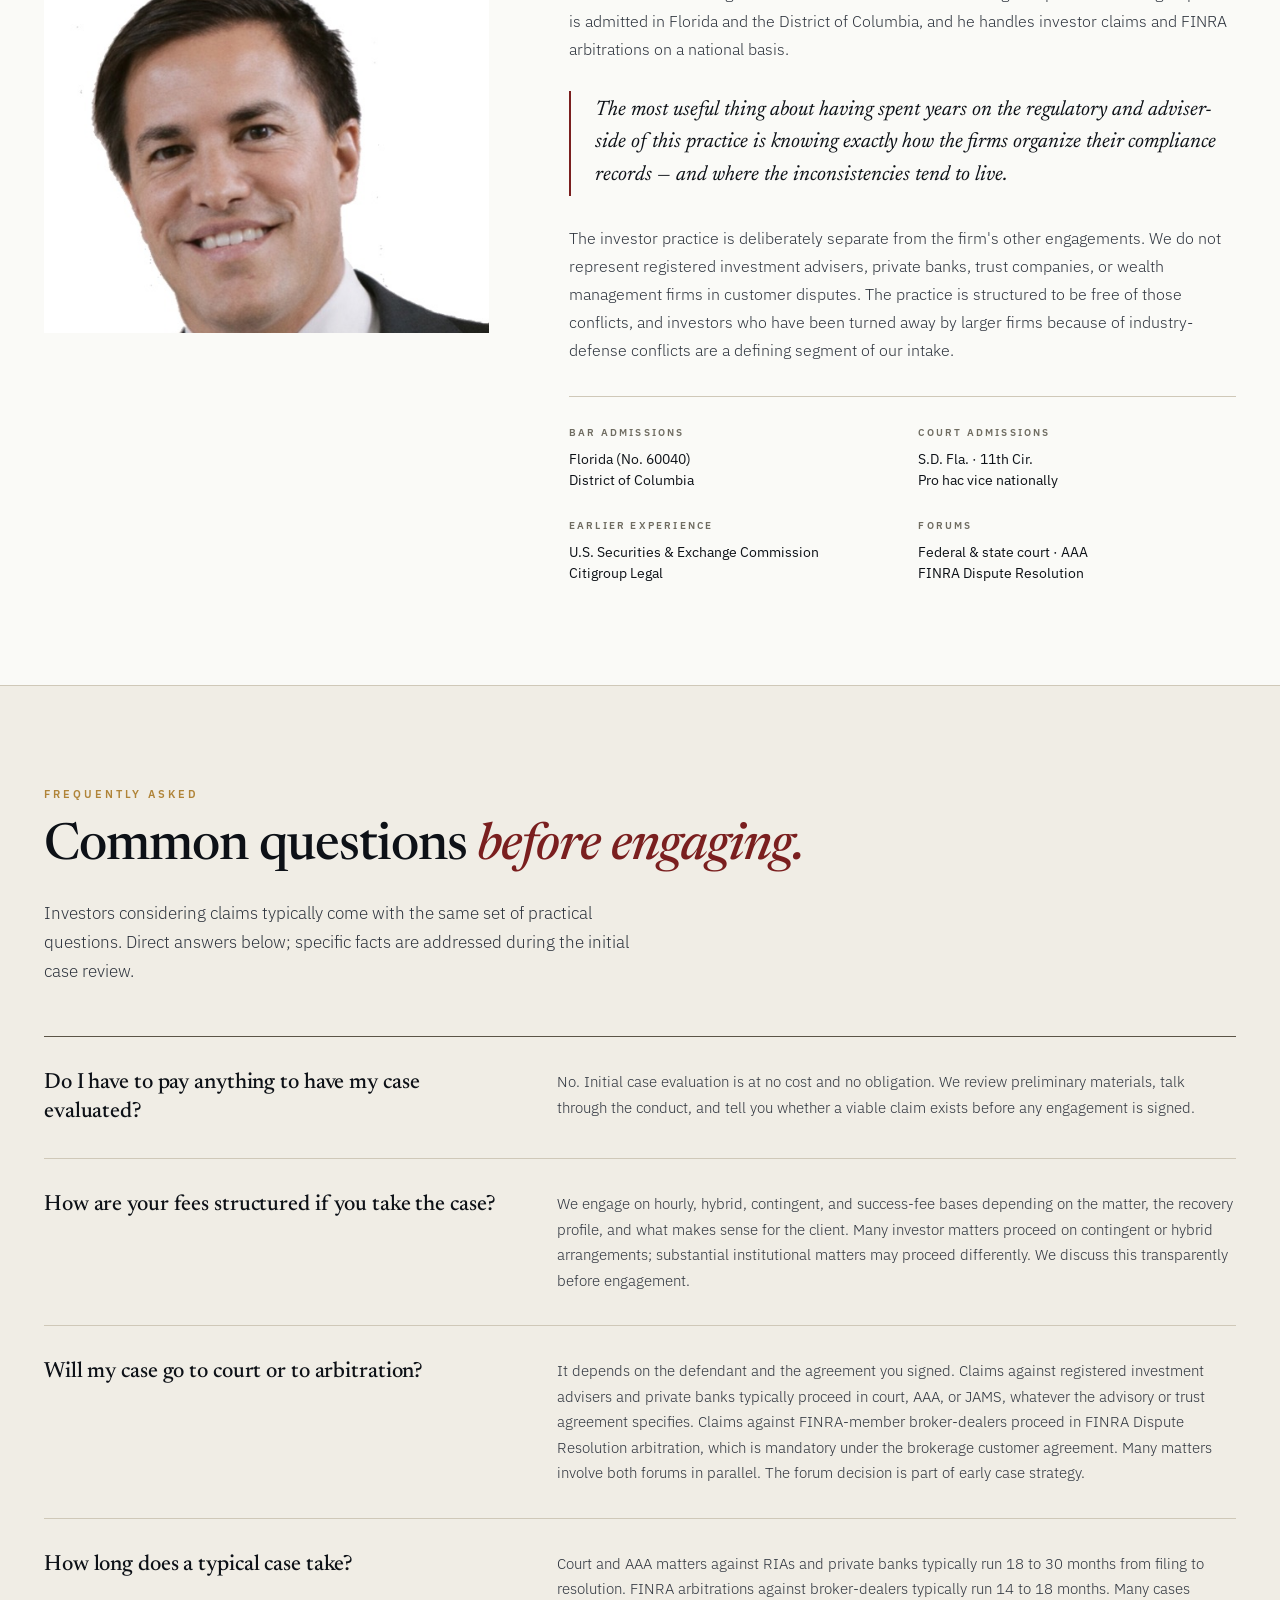
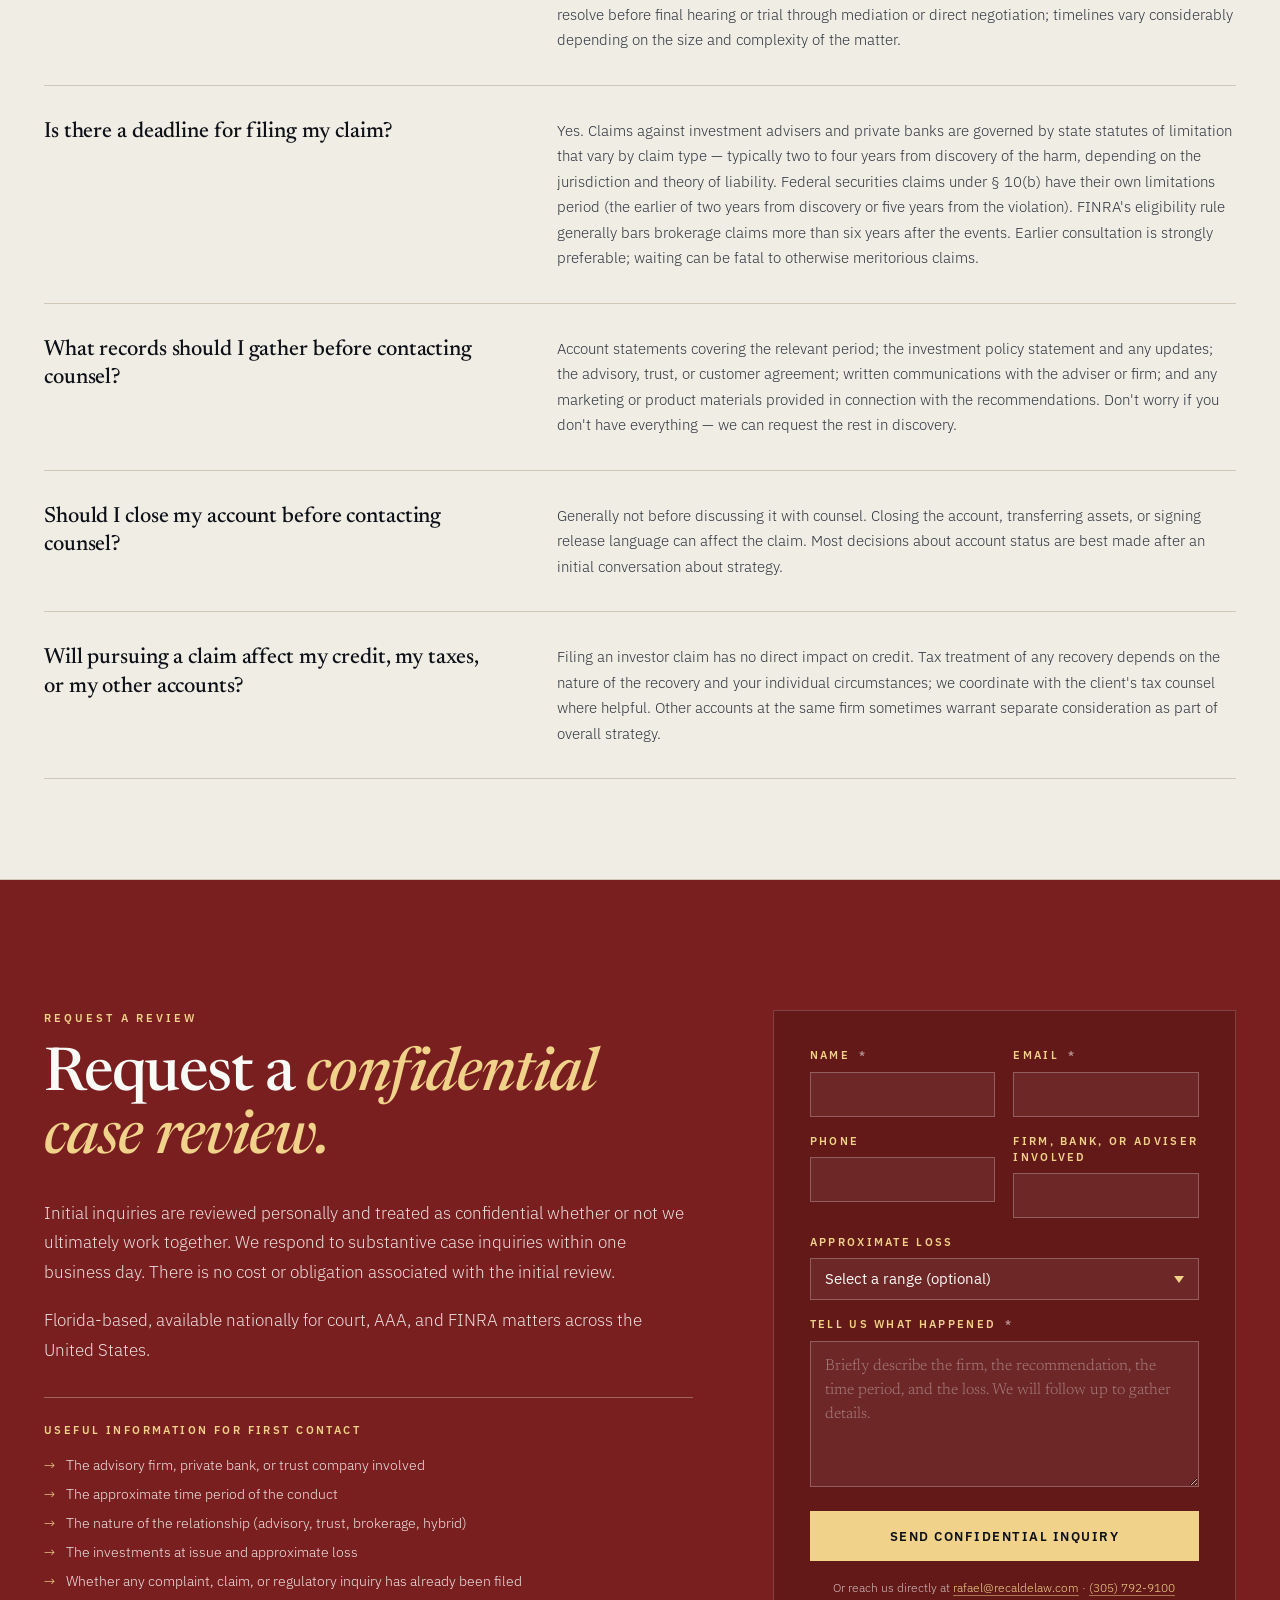
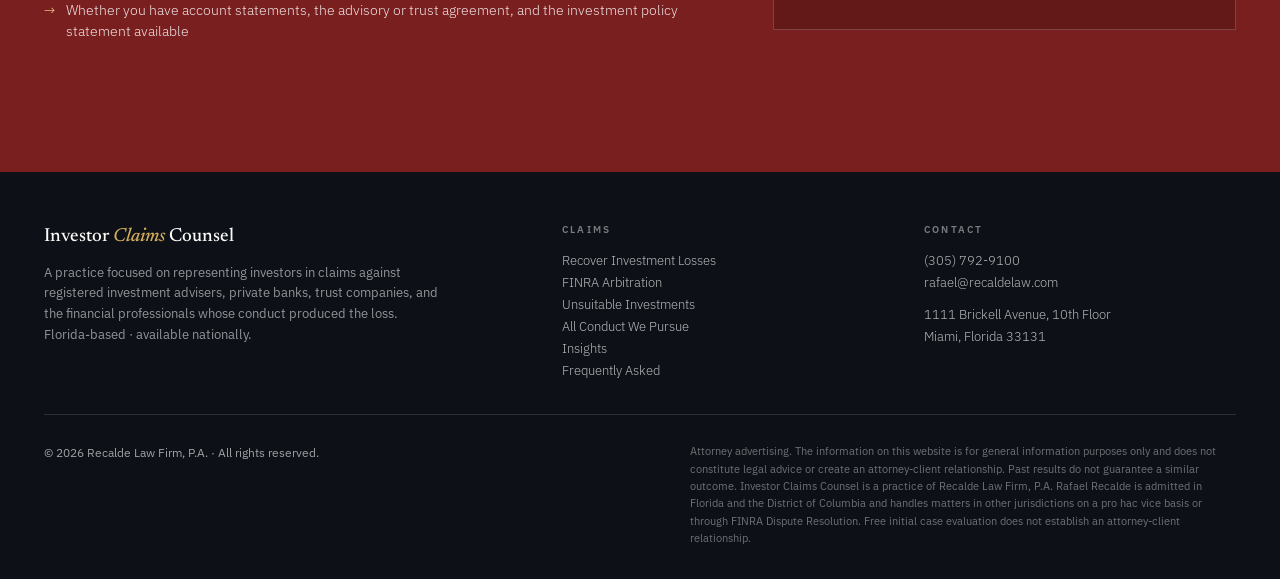
==== commit a38e4dd2: "Add intent-matched landing pages + optimize homepage title - New pages: /recover-investment-losses/," ====
--- a/index.html
+++ b/index.html
@@ -3,8 +3,8 @@
 <head>
 <meta charset="UTF-8">
 <meta name="viewport" content="width=device-width, initial-scale=1.0">
-<title>Investor Claims Counsel — Investment Adviser, Private Bank &amp; Fiduciary Misconduct</title>
-<meta name="description" content="Plaintiff-side counsel for investors in claims against registered investment advisers, private banks, trust companies, and the financial professionals who breached the standard of care they owed. Florida-based · available nationally.">
+<title>Recover Investment Losses | Advisor, Broker &amp; FINRA Claims — Investor Claims Counsel</title>
+<meta name="description" content="Attorney for investors who lost money to unsuitable investments, fiduciary breach, or broker misconduct. We pursue advisers, private banks, and broker-dealers through court, AAA, and FINRA arbitration. Florida-based, available nationally. Free case review.">
 <!-- Open Graph -->
 <meta property="og:title" content="Investor Claims Counsel — Investment Adviser, Private Bank & Fiduciary Misconduct">
 <meta property="og:description" content="Plaintiff-side counsel for investors in claims against registered investment advisers, private banks, trust companies, and the financial professionals who breached the standard of care they owed. Florida-based · available nationally.">
@@ -133,11 +133,10 @@
       <span class="brand-sub">Investment Adviser, Private Bank &amp; Fiduciary Misconduct</span>
     </a>
     <nav class="nav">
-      <a href="#conduct">Conduct</a>
-      <a href="#defendants">Defendants</a>
+      <a href="/recover-investment-losses/">Recover Losses</a>
+      <a href="/finra-arbitration-lawyer/">FINRA Arbitration</a>
+      <a href="/unsuitable-investment-claims/">Unsuitable Investments</a>
       <a href="#process">Process</a>
-      <a href="#indicators">Warning Signs</a>
-      <a href="#counsel">Counsel</a>
       <a href="/blog/">Insights</a>
       <a href="#faq">FAQ</a>
     </nav>
@@ -617,11 +616,11 @@
         <div class="footer-tagline">A practice focused on representing investors in claims against registered investment advisers, private banks, trust companies, and the financial professionals whose conduct produced the loss. Florida-based · available nationally.</div>
       </div>
       <div class="footer-col">
-        <div class="footer-col-label">Practice</div>
-        <a href="#conduct">Conduct We Pursue</a>
-        <a href="#defendants">Defendants</a>
-        <a href="#process">Forum &amp; Process</a>
-        <a href="#indicators">Warning Signs</a>
+        <div class="footer-col-label">Claims</div>
+        <a href="/recover-investment-losses/">Recover Investment Losses</a>
+        <a href="/finra-arbitration-lawyer/">FINRA Arbitration</a>
+        <a href="/unsuitable-investment-claims/">Unsuitable Investments</a>
+        <a href="#conduct">All Conduct We Pursue</a>
         <a href="/blog/">Insights</a>
         <a href="#faq">Frequently Asked</a>
       </div>
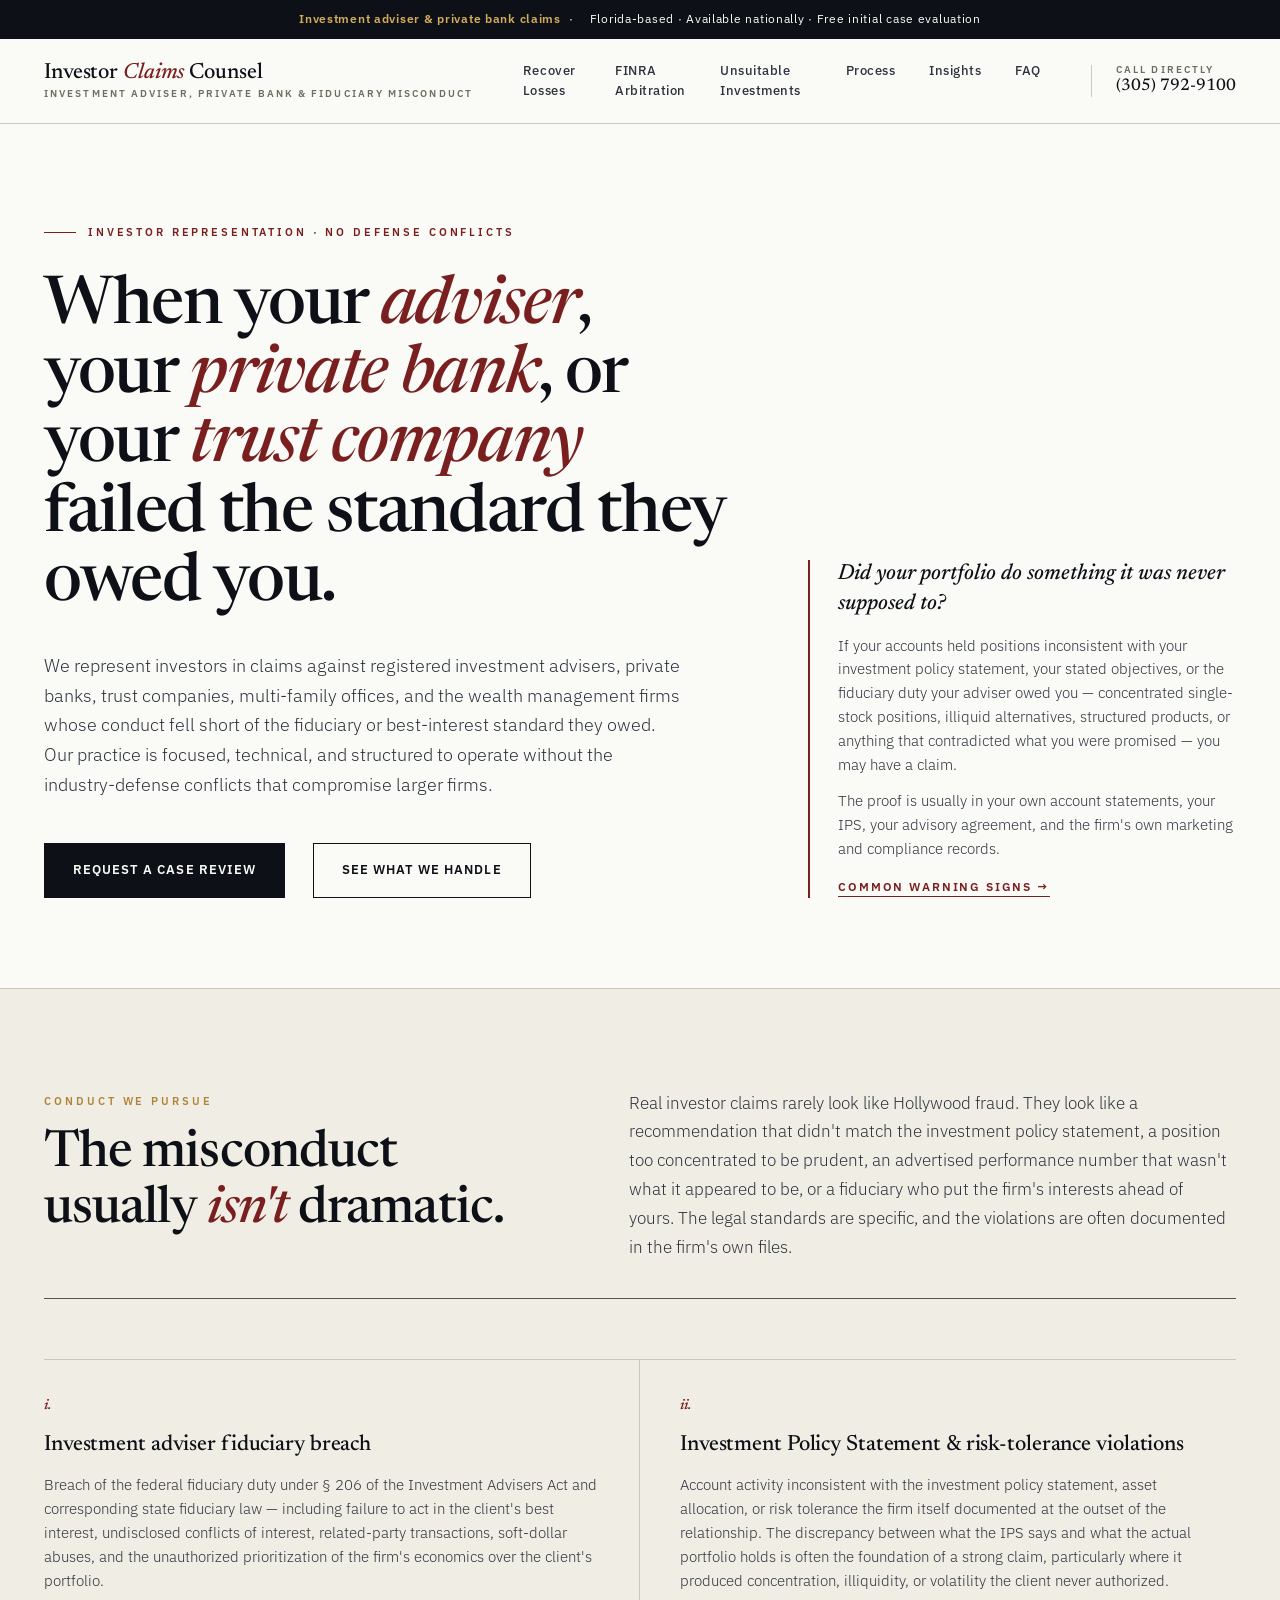
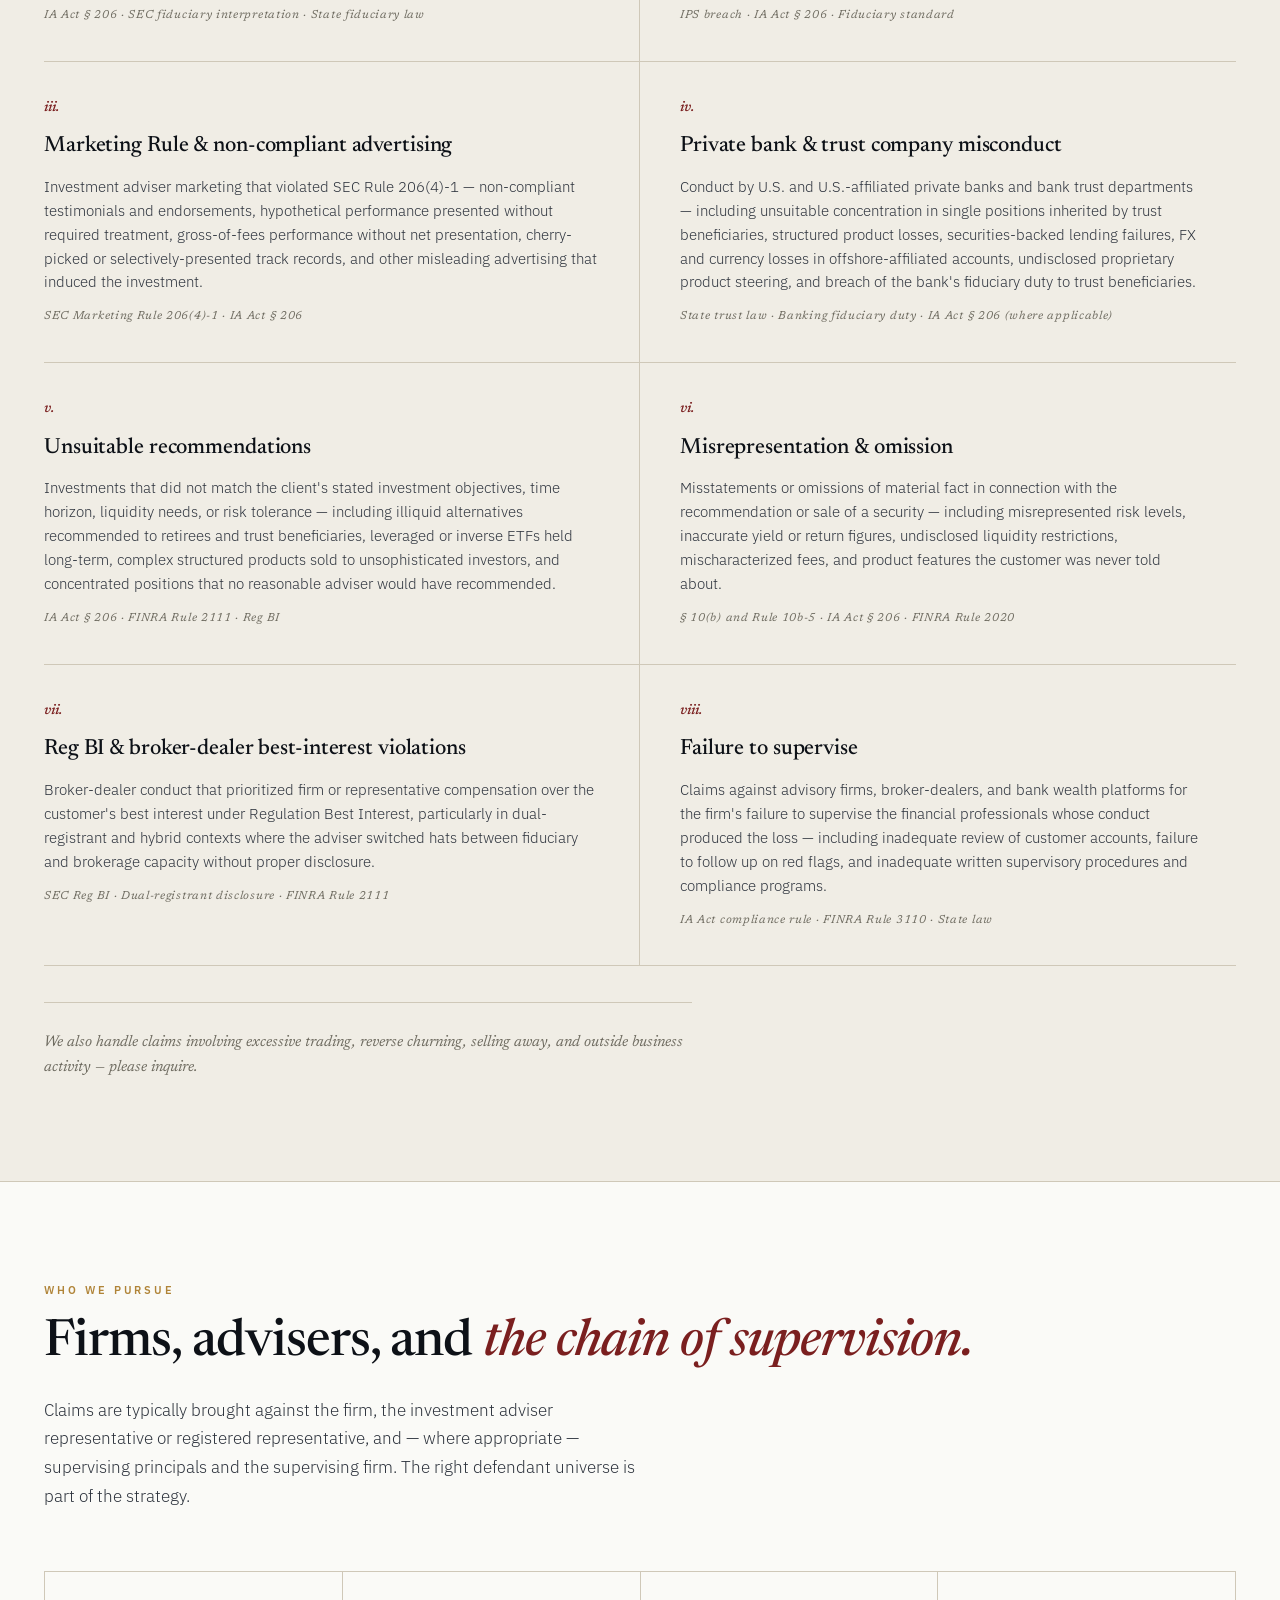
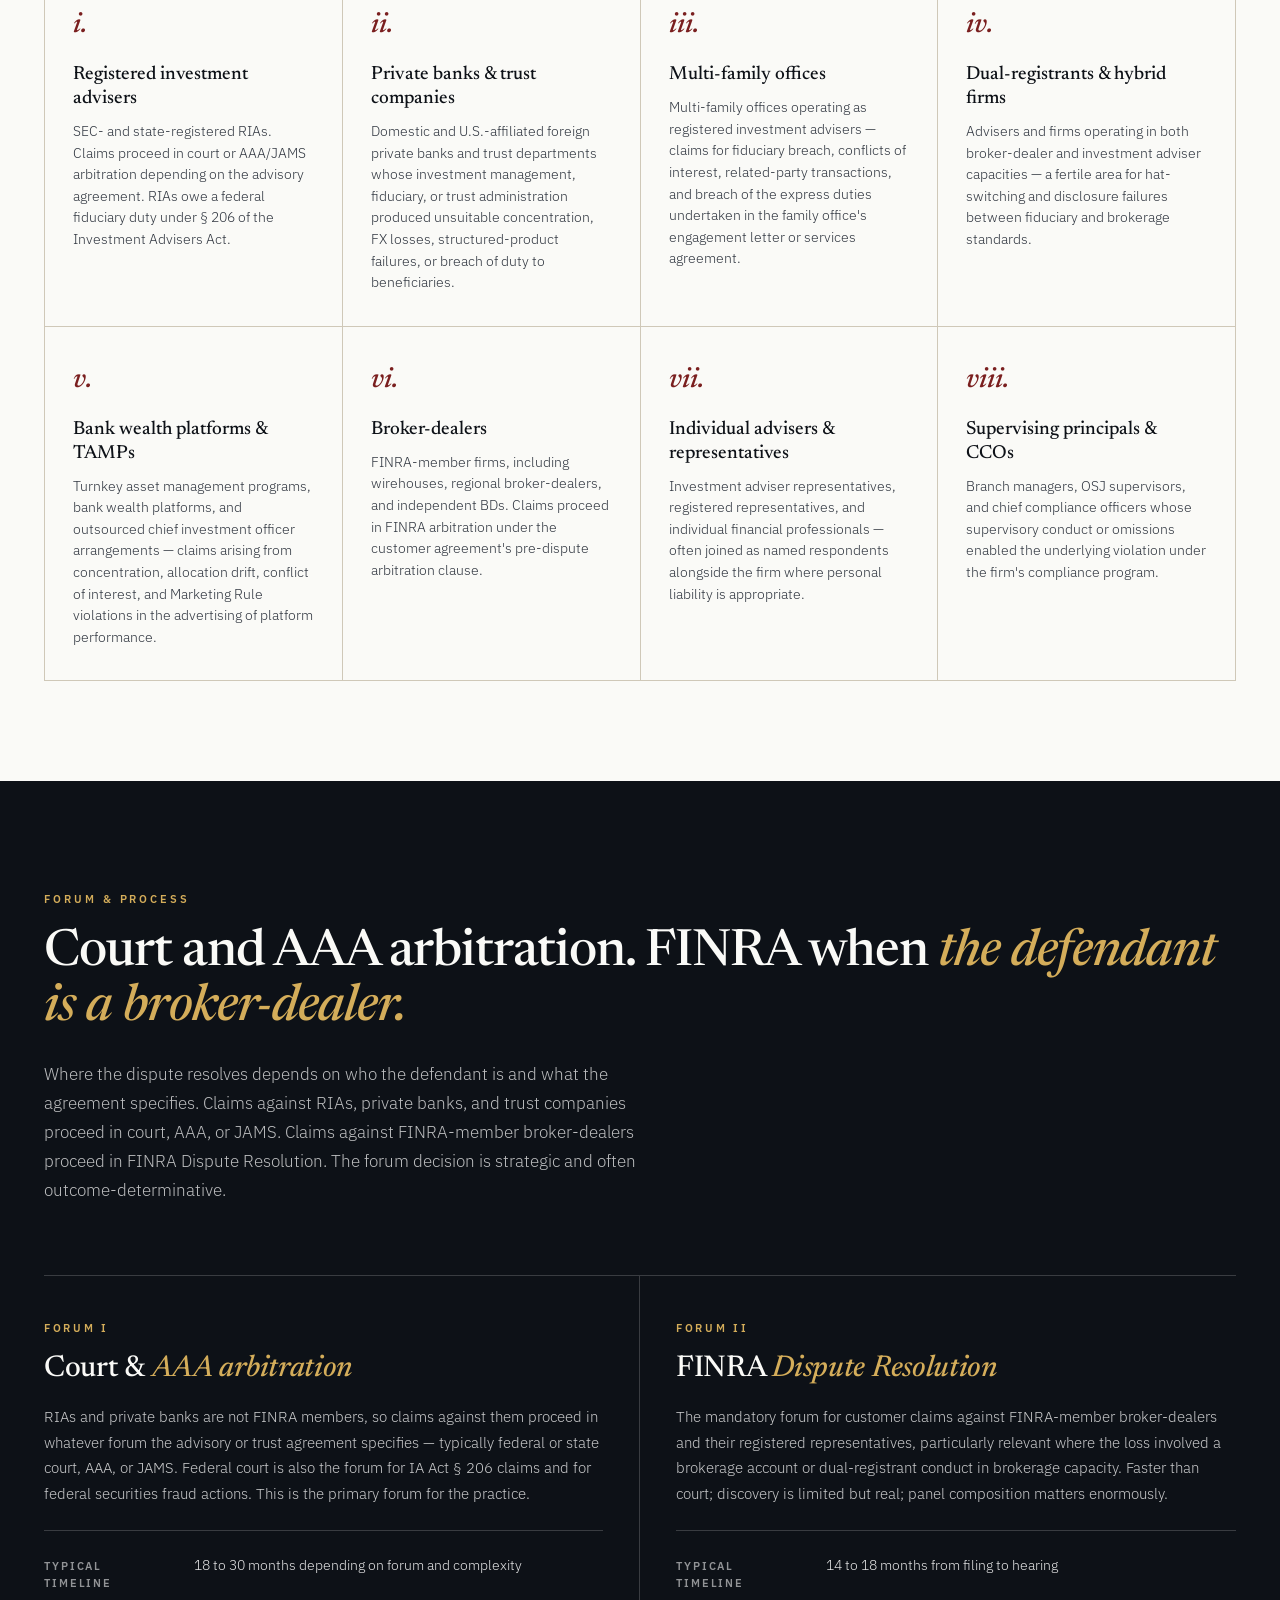
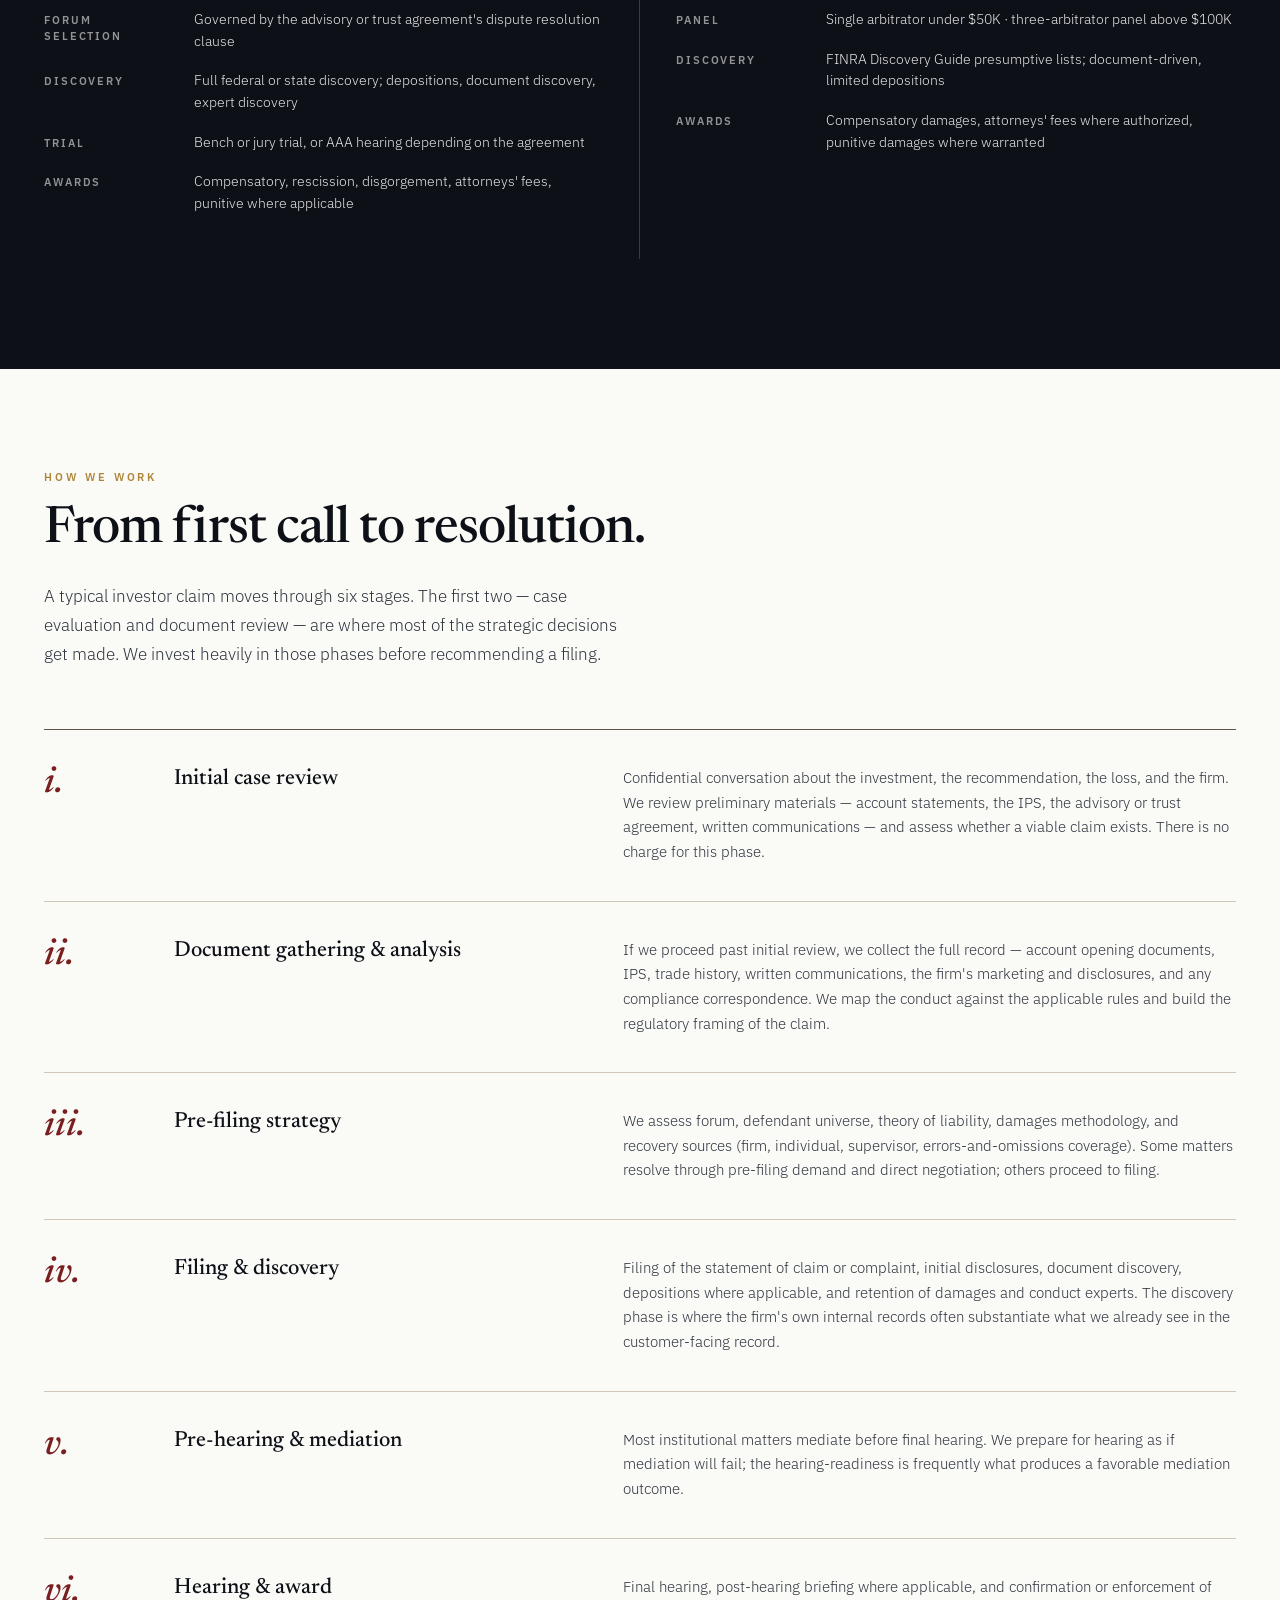
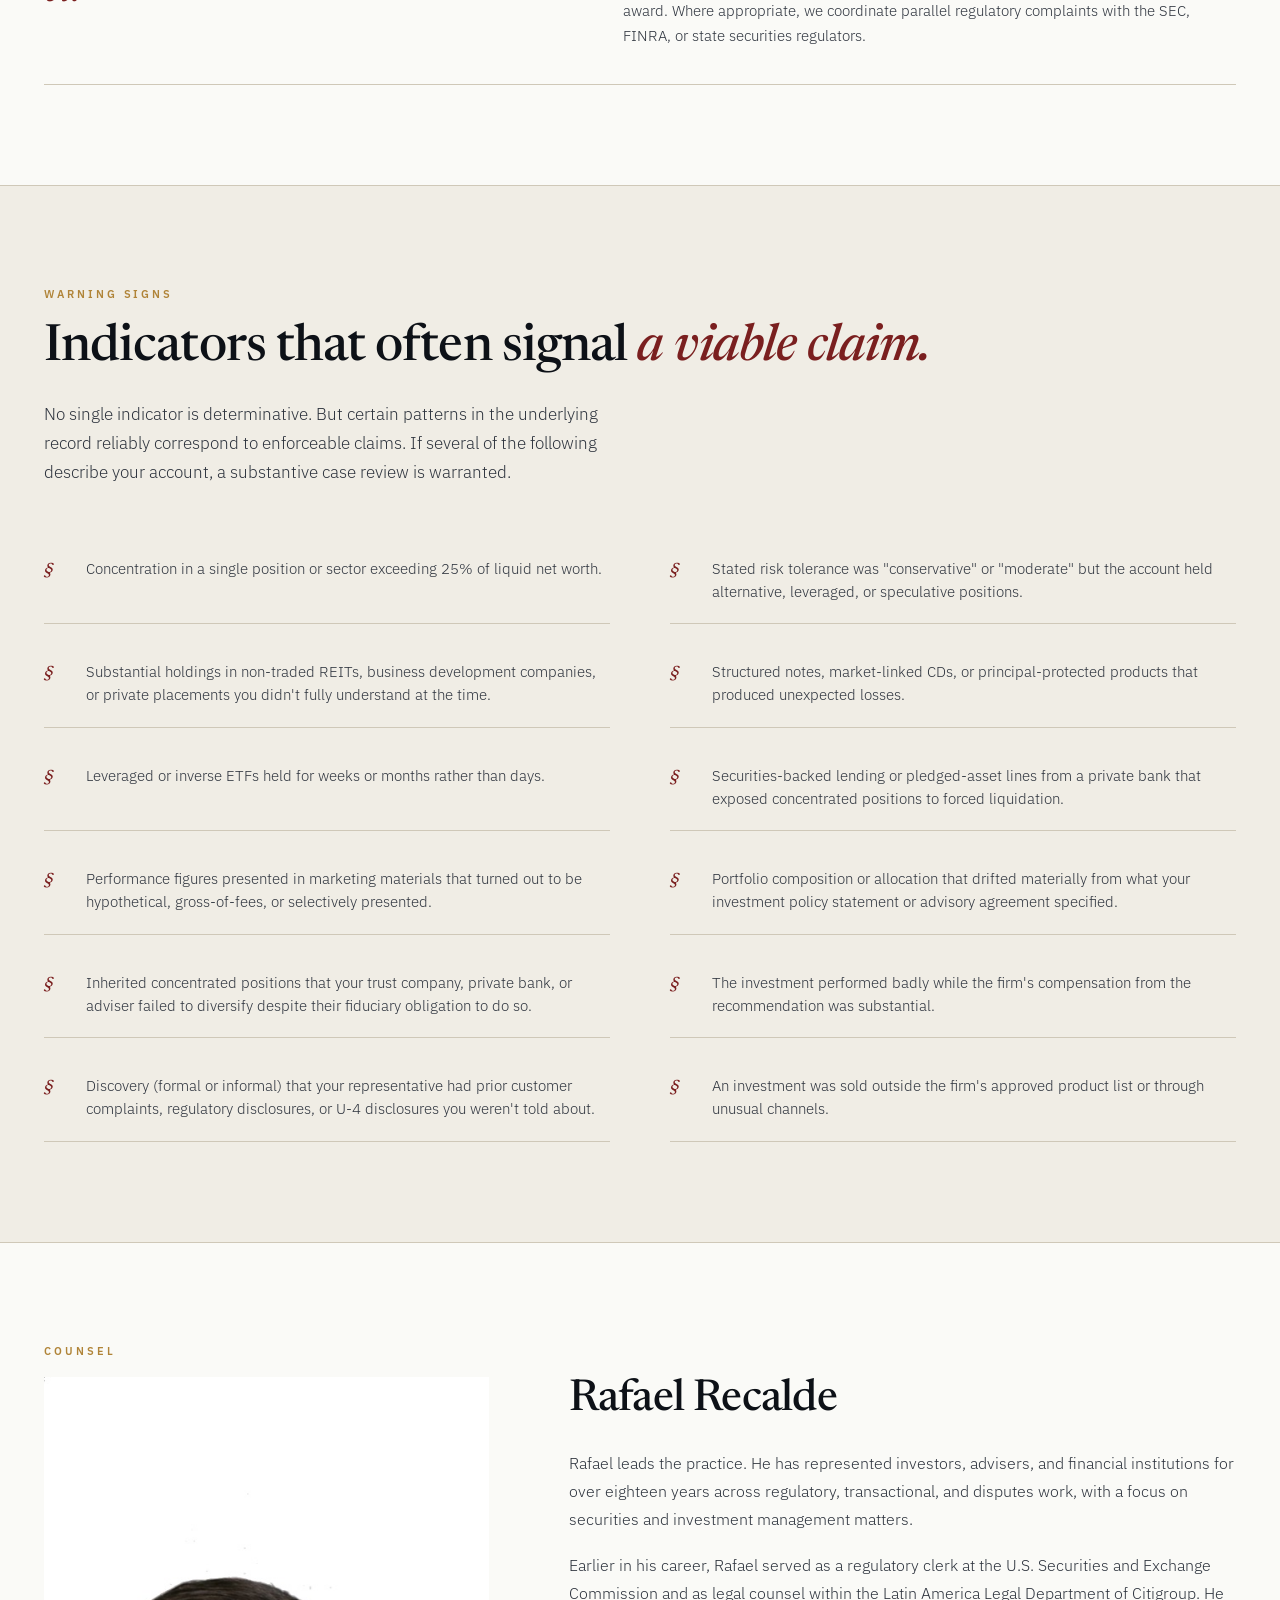
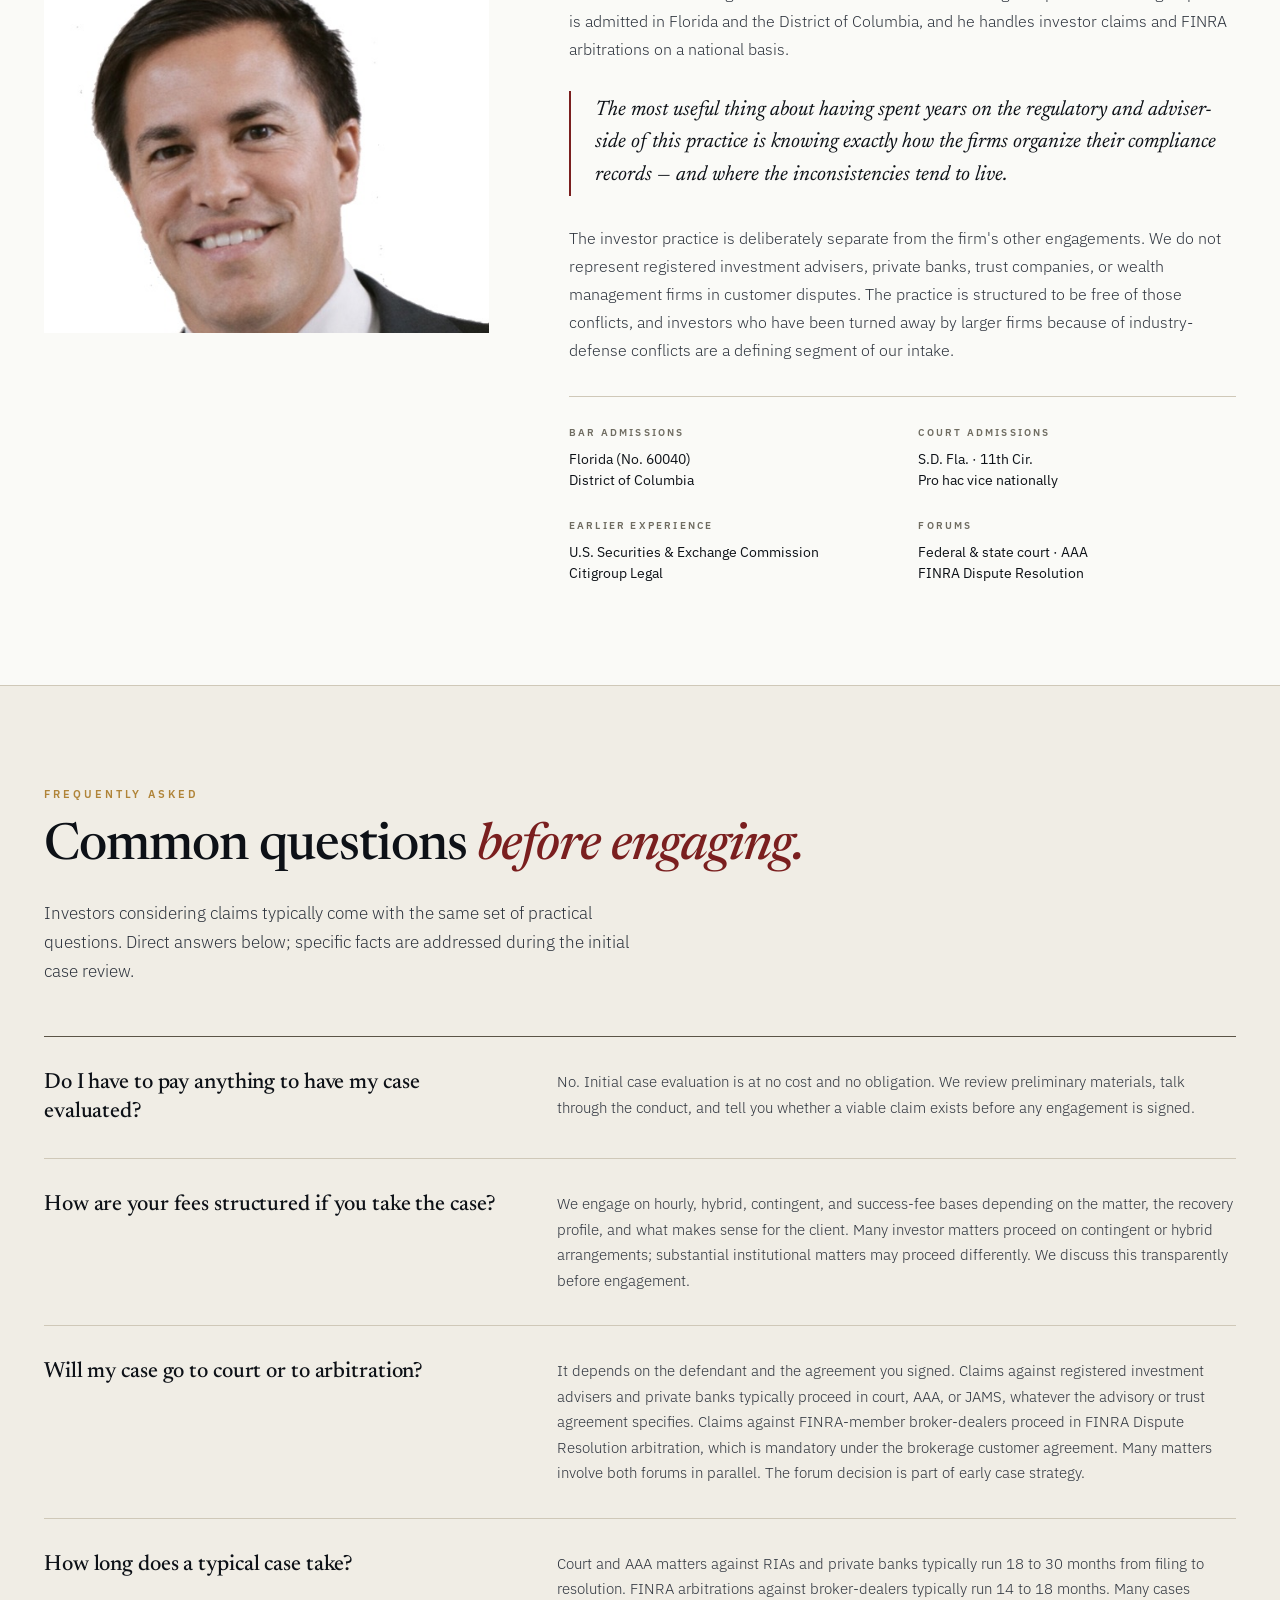
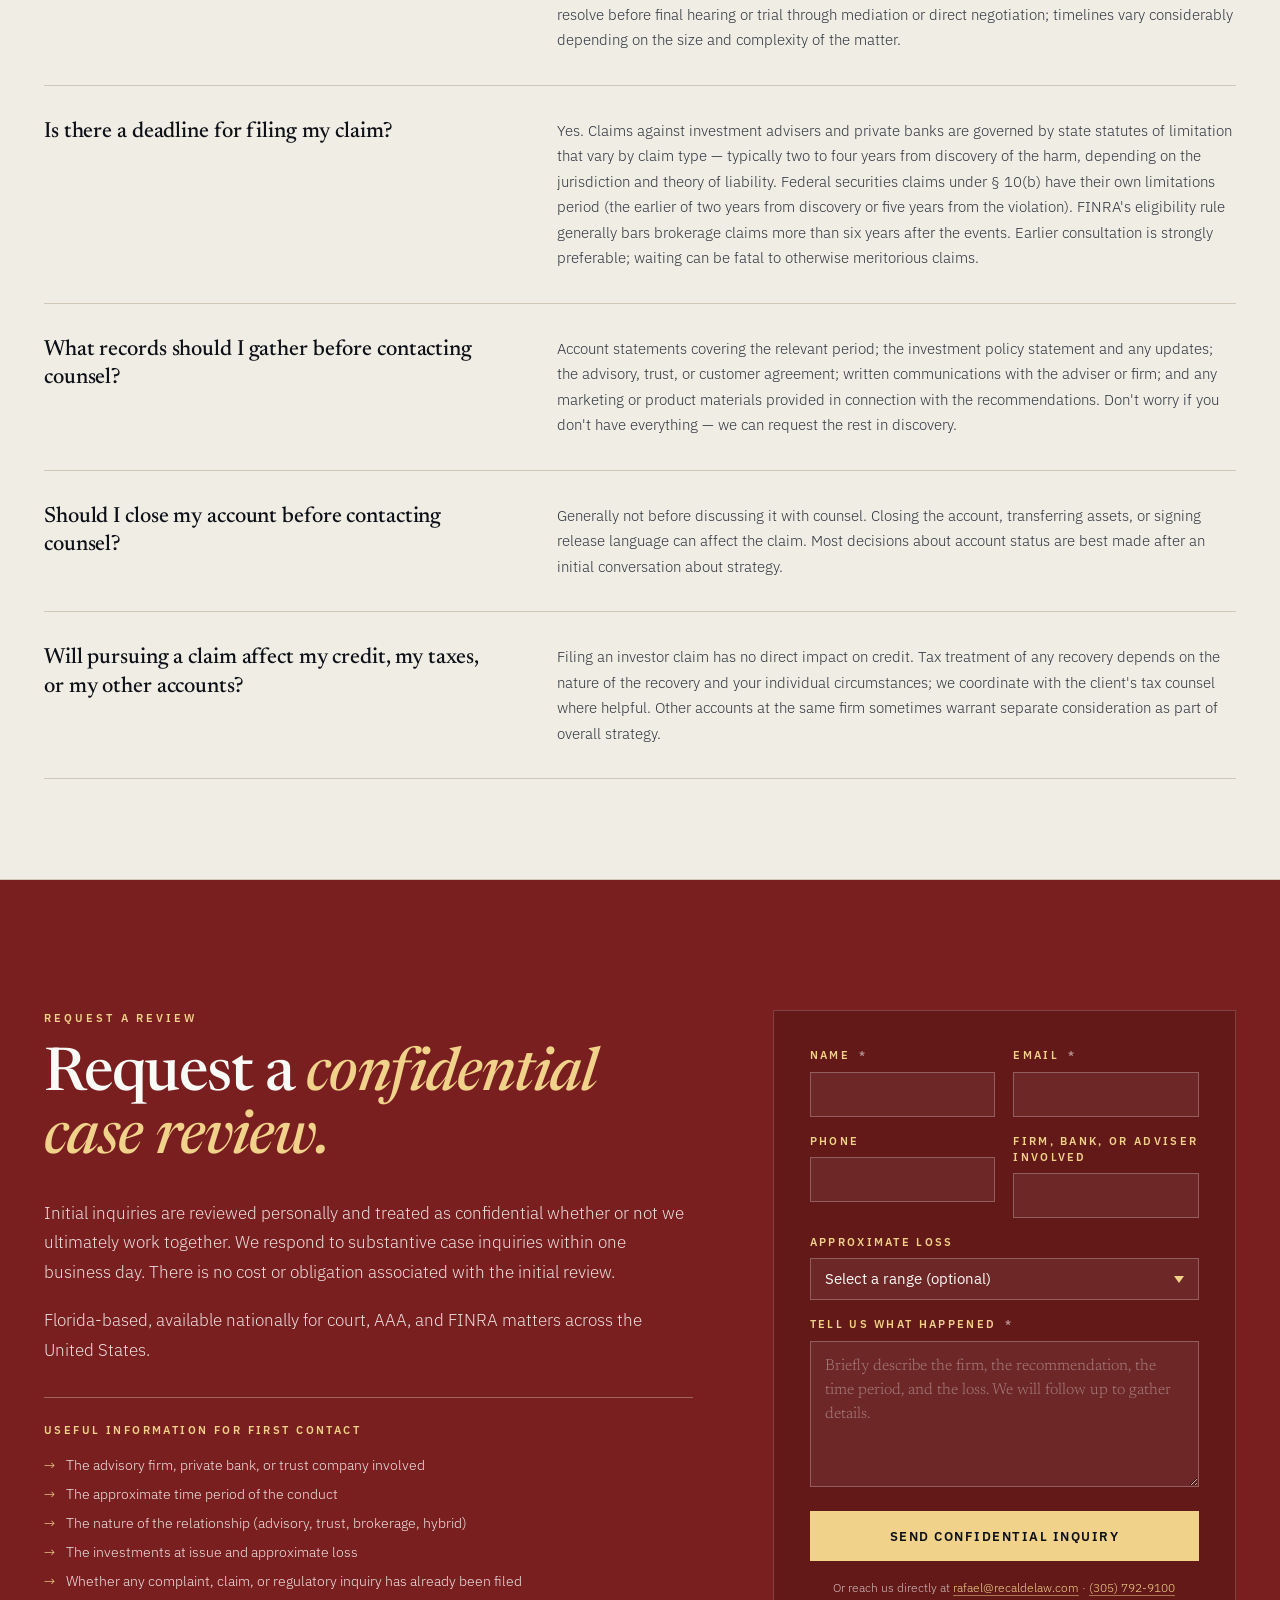
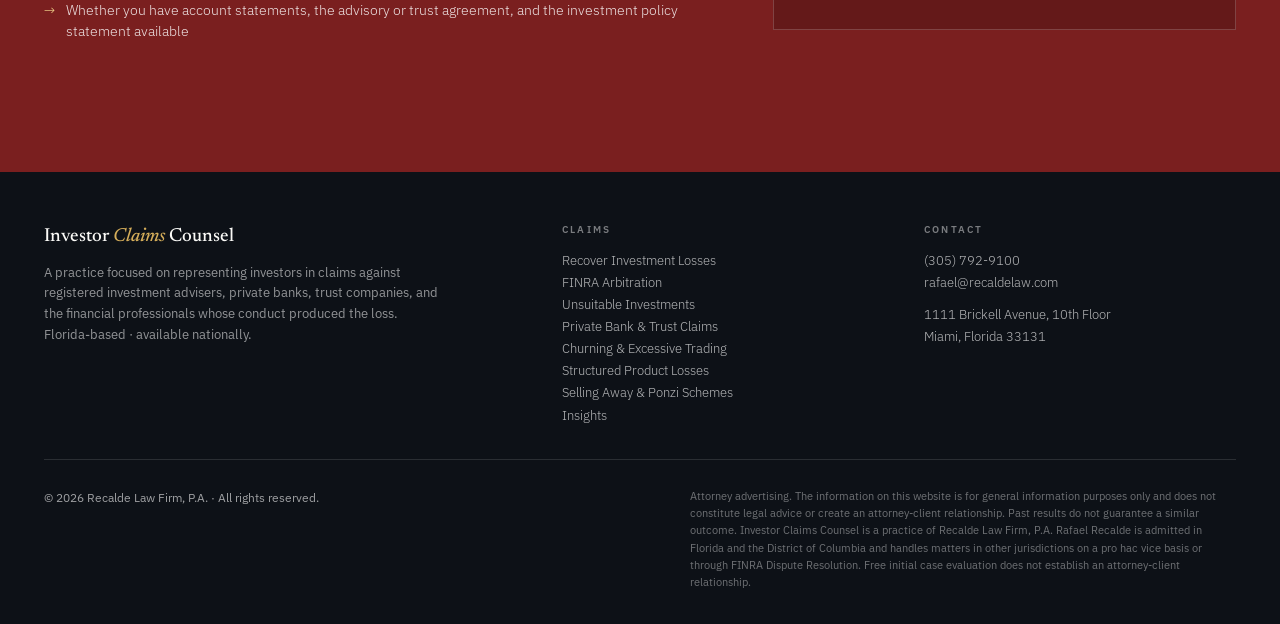
==== commit 1c3aef0c: "Add 4 more landing pages + related-claims cross-linking - New pages: /private-bank-trust-misconduct/" ====
--- a/index.html
+++ b/index.html
@@ -620,9 +620,11 @@
         <a href="/recover-investment-losses/">Recover Investment Losses</a>
         <a href="/finra-arbitration-lawyer/">FINRA Arbitration</a>
         <a href="/unsuitable-investment-claims/">Unsuitable Investments</a>
-        <a href="#conduct">All Conduct We Pursue</a>
+        <a href="/private-bank-trust-misconduct/">Private Bank &amp; Trust Claims</a>
+        <a href="/churning-excessive-trading/">Churning &amp; Excessive Trading</a>
+        <a href="/structured-product-losses/">Structured Product Losses</a>
+        <a href="/selling-away-ponzi-claims/">Selling Away &amp; Ponzi Schemes</a>
         <a href="/blog/">Insights</a>
-        <a href="#faq">Frequently Asked</a>
       </div>
       <div class="footer-col">
         <div class="footer-col-label">Contact</div>
--- a/style.css
+++ b/style.css
@@ -1059,3 +1059,34 @@
   .footer-top { grid-template-columns: 1fr; }
   .footer-bottom { flex-direction: column; }
 }
+
+/* ============ RELATED CLAIMS (landing pages) ============ */
+.related { background: var(--paper-2); border-top: 1px solid var(--rule); }
+.related-grid {
+  display: grid;
+  grid-template-columns: repeat(3, 1fr);
+  gap: 1px;
+  background: var(--rule);
+  border: 1px solid var(--rule);
+  margin-top: 8px;
+}
+.related-claim {
+  display: flex;
+  align-items: center;
+  justify-content: space-between;
+  gap: 16px;
+  background: var(--paper);
+  padding: 26px 28px;
+  color: var(--ink);
+  text-decoration: none;
+  font-family: 'Newsreader', Georgia, serif;
+  font-size: 1.18rem;
+  line-height: 1.3;
+  transition: background 0.2s, color 0.2s;
+}
+.related-claim span { color: var(--accent); transition: transform 0.2s; }
+.related-claim:hover { background: rgba(122, 31, 31, 0.04); color: var(--accent); }
+.related-claim:hover span { transform: translateX(4px); }
+@media (max-width: 860px) {
+  .related-grid { grid-template-columns: 1fr; }
+}
